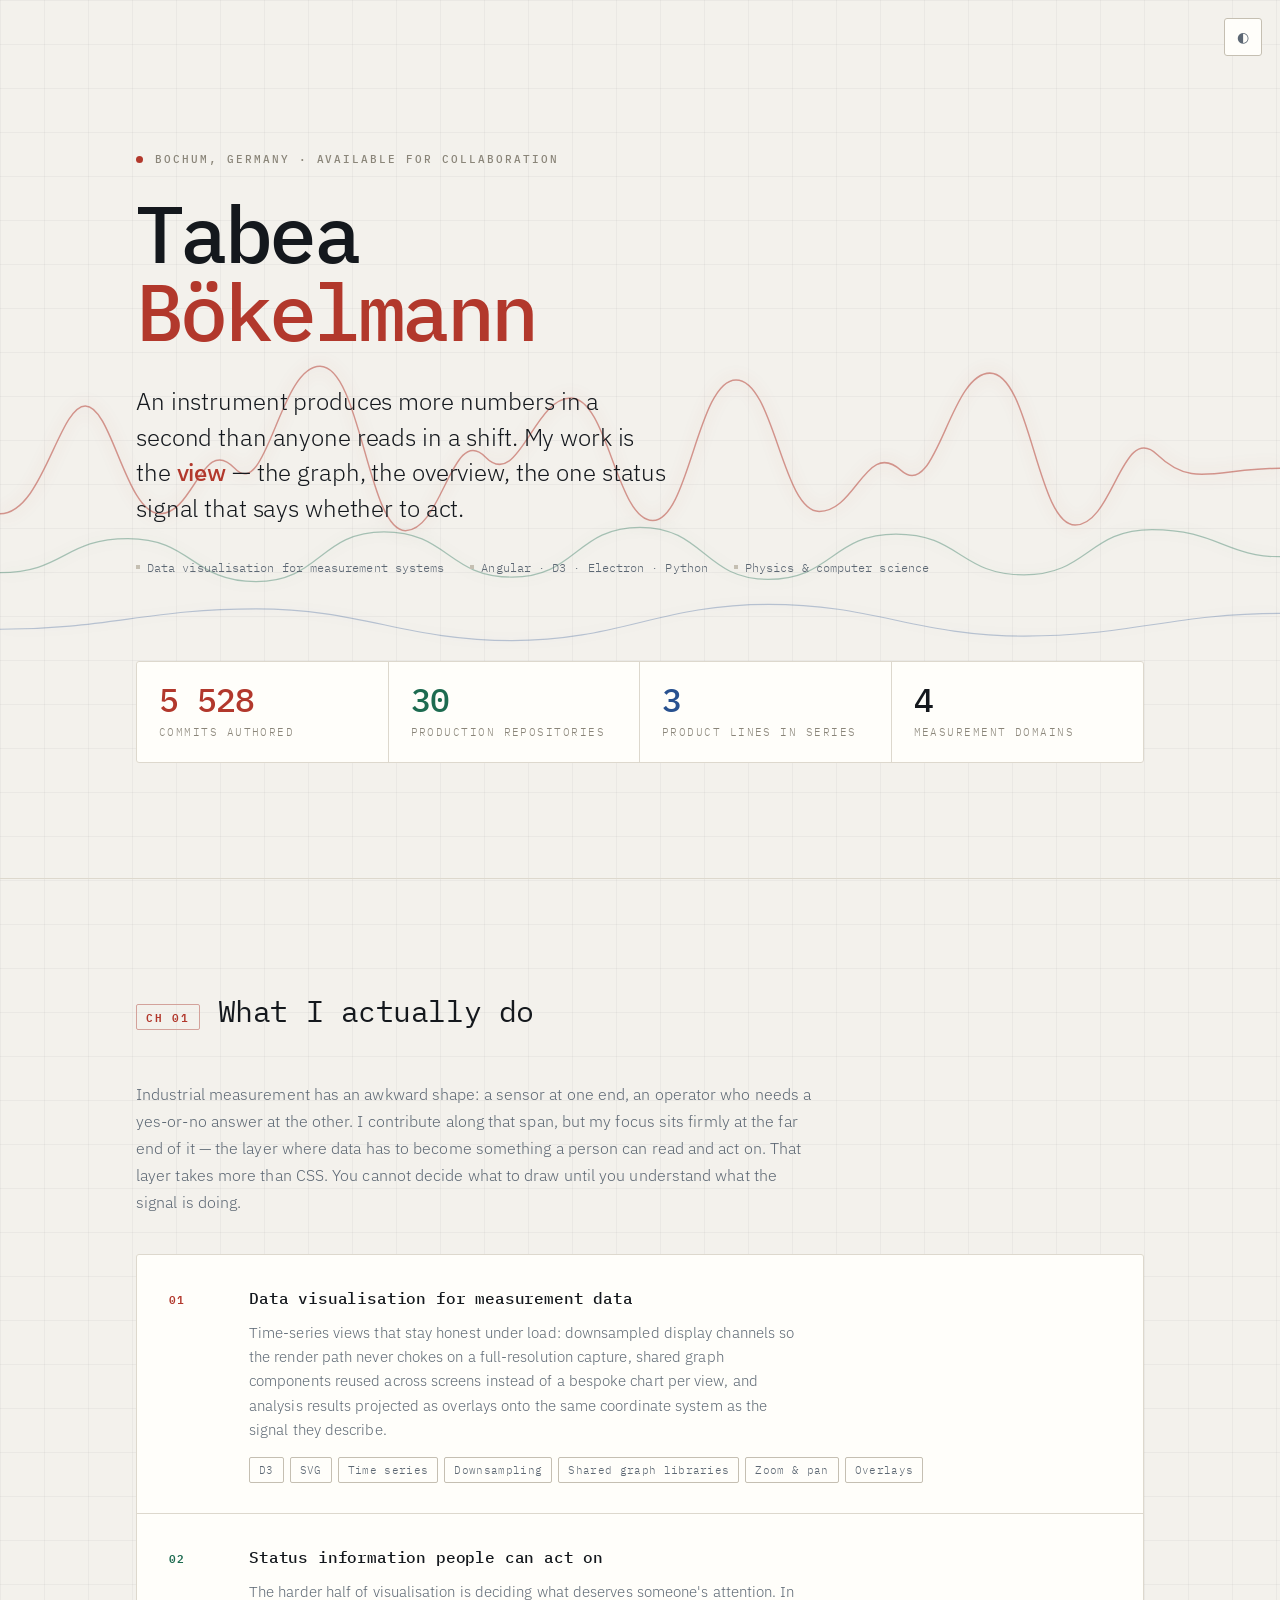
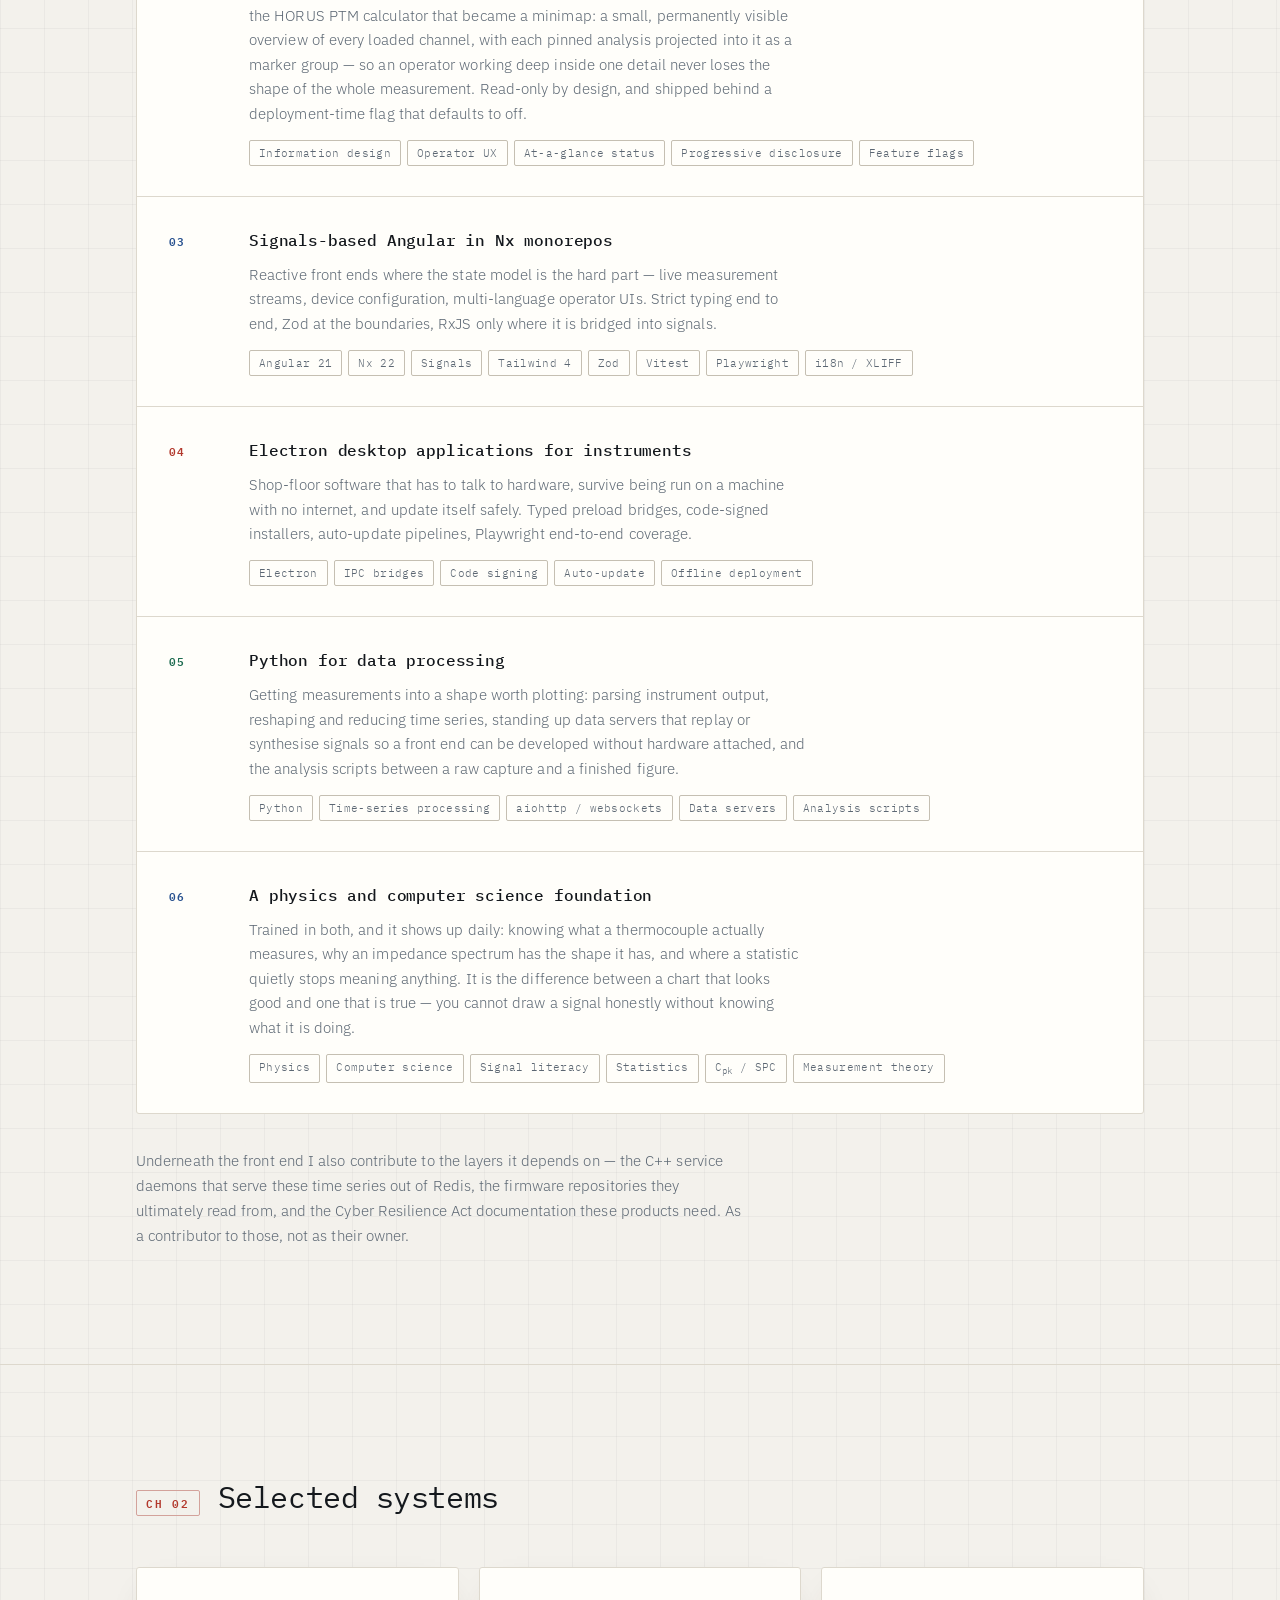
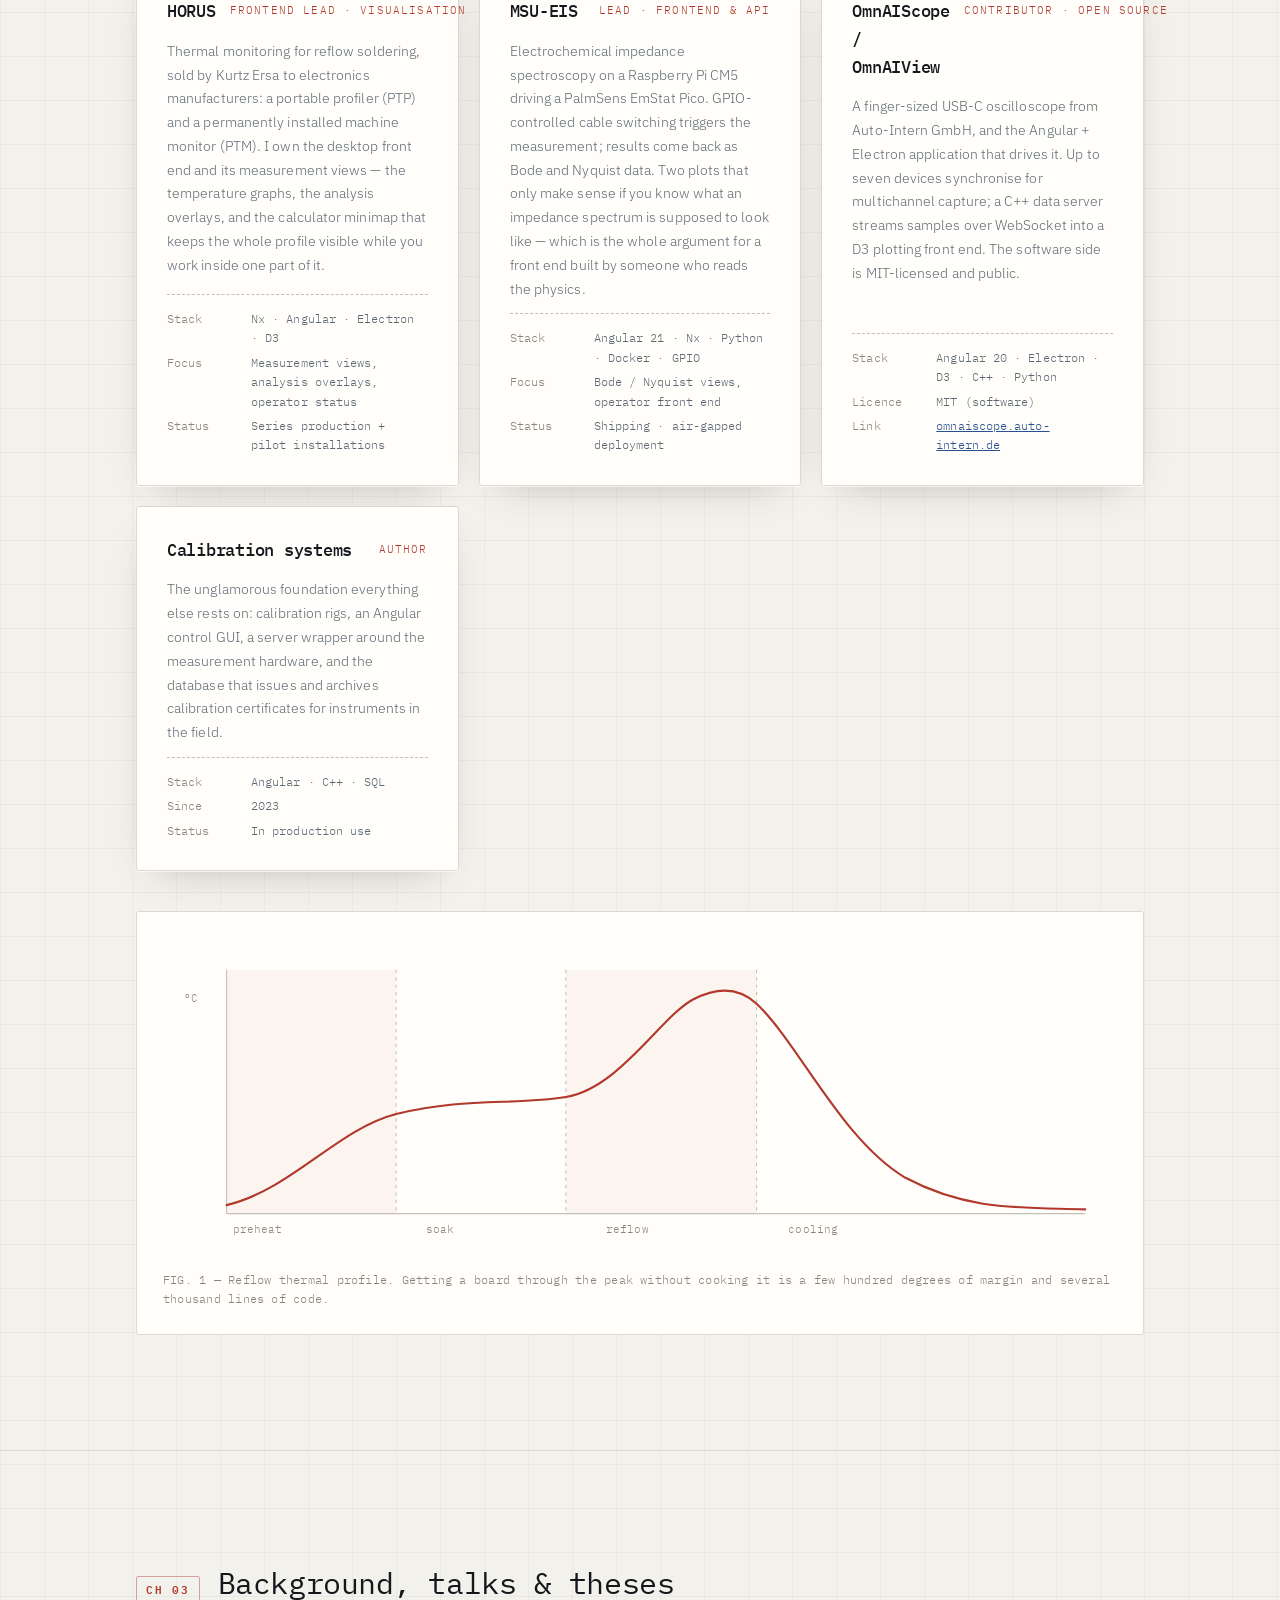
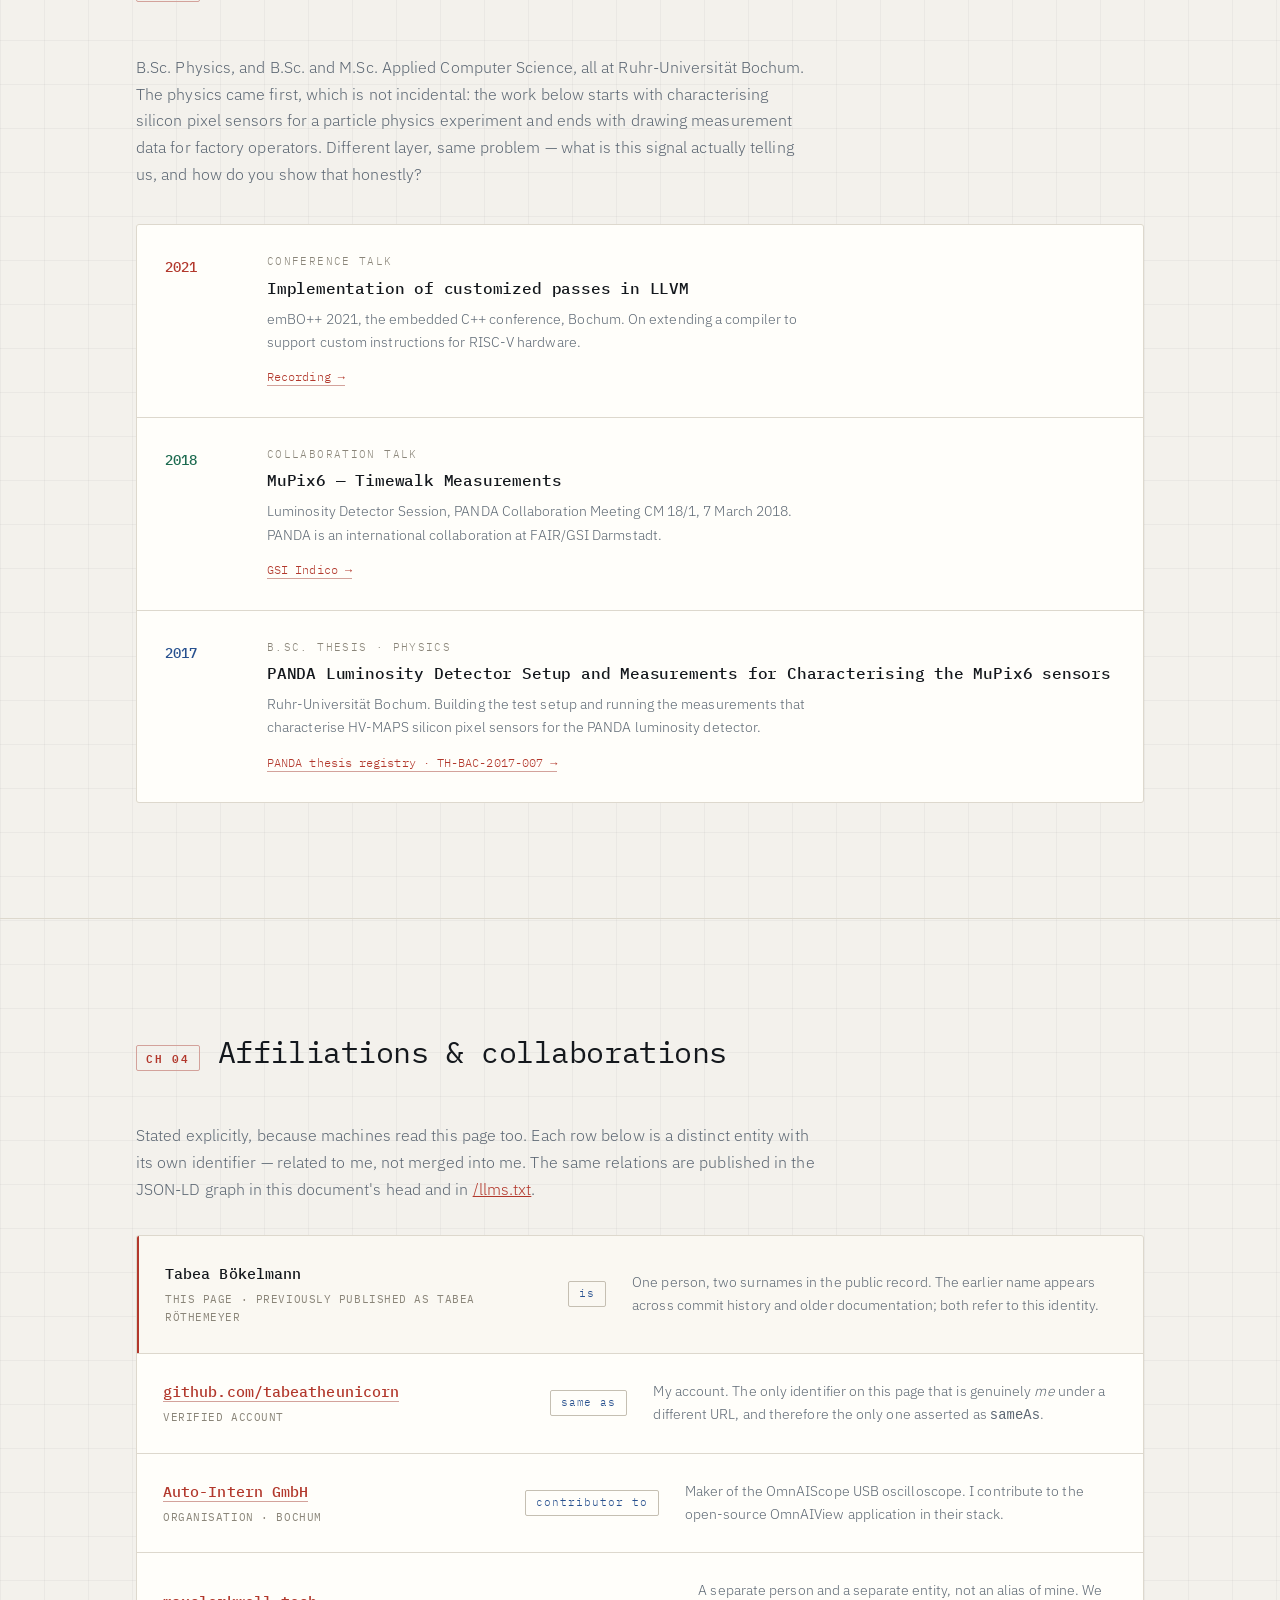
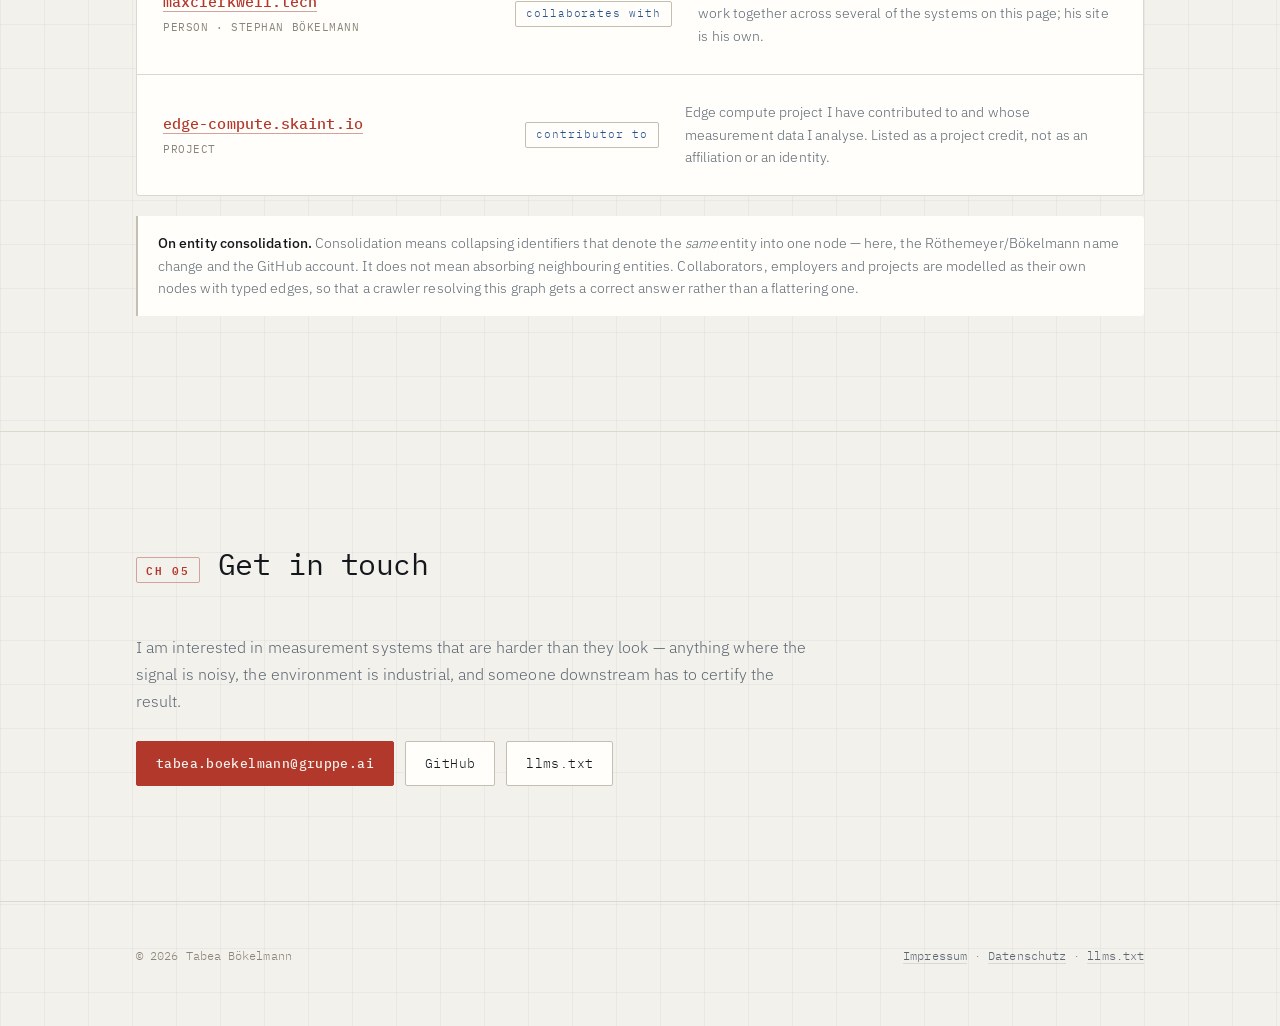
==== index.html @ 8bd907f4 "Add personal profile site with explicit entity graph Publishes a professional profile as a GitHub Pa" ====
<!DOCTYPE html>
<html lang="en">
<head>
<meta charset="utf-8">
<meta name="viewport" content="width=device-width, initial-scale=1">
<title>Tabea Bökelmann — Data Visualisation for Measurement Systems</title>
<meta name="description" content="Tabea Bökelmann builds the front end of industrial measurement systems: time-series visualisation, analysis overlays and at-a-glance status information for operators, on a foundation of physics and computer science.">
<link rel="canonical" href="https://tabeatheunicorn.github.io/">
<meta name="author" content="Tabea Bökelmann">

<meta property="og:type" content="profile">
<meta property="og:title" content="Tabea Bökelmann — Data Visualisation for Measurement Systems">
<meta property="og:description" content="Time-series visualisation and operator status information for industrial measurement systems. Angular, D3, Electron, Python.">
<meta property="og:url" content="https://tabeatheunicorn.github.io/">
<meta name="twitter:card" content="summary">

<link rel="preload" href="fonts/ibm-plex-mono-latin-500-normal.woff2" as="font" type="font/woff2" crossorigin>
<link rel="preload" href="fonts/ibm-plex-sans-latin-300-normal.woff2" as="font" type="font/woff2" crossorigin>

<script>try{var t=localStorage.getItem("theme");if(t)document.documentElement.setAttribute("data-theme",t)}catch(e){}</script>
<link rel="stylesheet" href="style.css">
</head>
<body>

<button class="toggle mono" id="themeToggle" aria-label="Toggle colour theme" title="Toggle colour theme">◐</button>

<!-- ══════════════ HERO ══════════════ -->
<header>
  <svg class="scope" viewBox="0 0 1200 300" preserveAspectRatio="none" aria-hidden="true">
    <!-- CH1 — captured waveform, irregular -->
    <path class="t-r" d="M0,170 C40,170 55,75 80,75 C105,75 118,170 150,170 C182,170 190,100 220,130
             C250,160 262,40 300,40 C338,40 345,185 380,185 C415,185 424,90 455,120
             C486,150 500,68 535,68 C570,68 578,176 612,176 C646,176 654,52 690,52
             C726,52 733,168 768,168 C803,168 812,104 845,132 C878,160 890,46 928,46
             C966,46 972,180 1008,180 C1044,180 1052,88 1085,118 C1118,148 1140,130 1200,130"/>
    <!-- CH2 — digital / gated signal -->
    <path class="t-g" d="M0,222 C60,222 60,192 120,192 C180,192 180,230 240,230
             C300,230 300,186 360,186 C420,186 420,226 480,226 C540,226 540,182 600,182
             C660,182 660,228 720,228 C780,228 780,188 840,188 C900,188 900,224 960,224
             C1020,224 1020,184 1080,184 C1140,184 1150,208 1200,208"/>
    <!-- CH3 — slow thermal drift -->
    <path class="t-b" d="M0,272 C100,272 140,254 240,254 C340,254 380,282 480,282
             C580,282 620,250 720,250 C820,250 860,278 960,278 C1060,278 1100,258 1200,258"/>
  </svg>

  <div class="wrap">
    <div class="eyebrow rise d1">
      <span class="dot"></span>
      <span class="label">Bochum, Germany · Available for collaboration</span>
    </div>

    <h1 class="rise d2">Tabea<span class="sur">Bökelmann</span></h1>

    <p class="tagline rise d3">
      An instrument produces more numbers in a second than anyone reads in a shift.
      My work is the <em>view</em> — the graph, the overview, the one status signal
      that says whether to act.
    </p>

    <div class="hero-meta rise d4">
      <span>Data visualisation for measurement systems</span>
      <span>Angular · D3 · Electron · Python</span>
      <span>Physics &amp; computer science</span>
    </div>
  </div>
</header>

<!-- ══════════════ READOUT ══════════════ -->
<section style="border-top:0;padding-top:0">
  <div class="wrap">
    <div class="readout rise d5">
      <div><b>5&nbsp;528</b><small>Commits authored</small></div>
      <div><b>30</b><small>Production repositories</small></div>
      <div><b>3</b><small>Product lines in series</small></div>
      <div><b>4</b><small>Measurement domains</small></div>
    </div>
  </div>
</section>

<!-- ══════════════ WHAT I DO ══════════════ -->
<section id="expertise">
  <div class="wrap">
    <div class="sec-head reveal">
      <span class="ch">CH 01</span>
      <h2>What I actually do</h2>
    </div>

    <p class="reveal" style="margin-bottom:38px;color:var(--muted);font-size:1.02rem">
      Industrial measurement has an awkward shape: a sensor at one end, an operator who needs a
      yes-or-no answer at the other. I contribute along that span, but my focus sits firmly at
      the far end of it — the layer where data has to become something a person can read and act
      on. That layer takes more than CSS. You cannot decide what to draw until you understand
      what the signal is doing.
    </p>

    <div class="channels reveal">
      <div class="chan">
        <div class="chan-id">01</div>
        <div>
          <h3>Data visualisation for measurement data</h3>
          <p>Time-series views that stay honest under load: downsampled display channels so the render
             path never chokes on a full-resolution capture, shared graph components reused across
             screens instead of a bespoke chart per view, and analysis results projected as overlays
             onto the same coordinate system as the signal they describe.</p>
          <div class="tags">
            <span class="tag">D3</span><span class="tag">SVG</span><span class="tag">Time series</span>
            <span class="tag">Downsampling</span><span class="tag">Shared graph libraries</span>
            <span class="tag">Zoom &amp; pan</span><span class="tag">Overlays</span>
          </div>
        </div>
      </div>

      <div class="chan">
        <div class="chan-id">02</div>
        <div>
          <h3>Status information people can act on</h3>
          <p>The harder half of visualisation is deciding what deserves someone's attention. In the
             HORUS PTM calculator that became a minimap: a small, permanently visible overview of every
             loaded channel, with each pinned analysis projected into it as a marker group — so an
             operator working deep inside one detail never loses the shape of the whole measurement.
             Read-only by design, and shipped behind a deployment-time flag that defaults to off.</p>
          <div class="tags">
            <span class="tag">Information design</span><span class="tag">Operator UX</span>
            <span class="tag">At-a-glance status</span><span class="tag">Progressive disclosure</span>
            <span class="tag">Feature flags</span>
          </div>
        </div>
      </div>

      <div class="chan">
        <div class="chan-id">03</div>
        <div>
          <h3>Signals-based Angular in Nx monorepos</h3>
          <p>Reactive front ends where the state model is the hard part — live measurement streams,
             device configuration, multi-language operator UIs. Strict typing end to end, Zod at the
             boundaries, RxJS only where it is bridged into signals.</p>
          <div class="tags">
            <span class="tag">Angular 21</span><span class="tag">Nx 22</span><span class="tag">Signals</span>
            <span class="tag">Tailwind 4</span><span class="tag">Zod</span><span class="tag">Vitest</span>
            <span class="tag">Playwright</span><span class="tag">i18n / XLIFF</span>
          </div>
        </div>
      </div>

      <div class="chan">
        <div class="chan-id">04</div>
        <div>
          <h3>Electron desktop applications for instruments</h3>
          <p>Shop-floor software that has to talk to hardware, survive being run on a machine with no
             internet, and update itself safely. Typed preload bridges, code-signed installers,
             auto-update pipelines, Playwright end-to-end coverage.</p>
          <div class="tags">
            <span class="tag">Electron</span><span class="tag">IPC bridges</span>
            <span class="tag">Code signing</span><span class="tag">Auto-update</span>
            <span class="tag">Offline deployment</span>
          </div>
        </div>
      </div>

      <div class="chan">
        <div class="chan-id">05</div>
        <div>
          <h3>Python for data processing</h3>
          <p>Getting measurements into a shape worth plotting: parsing instrument output, reshaping and
             reducing time series, standing up data servers that replay or synthesise signals so a front
             end can be developed without hardware attached, and the analysis scripts between a raw
             capture and a finished figure.</p>
          <div class="tags">
            <span class="tag">Python</span><span class="tag">Time-series processing</span>
            <span class="tag">aiohttp / websockets</span><span class="tag">Data servers</span>
            <span class="tag">Analysis scripts</span>
          </div>
        </div>
      </div>

      <div class="chan">
        <div class="chan-id">06</div>
        <div>
          <h3>A physics and computer science foundation</h3>
          <p>Trained in both, and it shows up daily: knowing what a thermocouple actually measures, why
             an impedance spectrum has the shape it has, and where a statistic quietly stops meaning
             anything. It is the difference between a chart that looks good and one that is true — you
             cannot draw a signal honestly without knowing what it is doing.</p>
          <div class="tags">
            <span class="tag">Physics</span><span class="tag">Computer science</span>
            <span class="tag">Signal literacy</span><span class="tag">Statistics</span>
            <span class="tag">C<sub>pk</sub> / SPC</span><span class="tag">Measurement theory</span>
          </div>
        </div>
      </div>
    </div>

    <p class="reveal" style="margin-top:34px;color:var(--muted);font-size:.95rem">
      Underneath the front end I also contribute to the layers it depends on — the C++ service daemons
      that serve these time series out of Redis, the firmware repositories they ultimately read from,
      and the Cyber Resilience Act documentation these products need. As a contributor to those, not
      as their owner.
    </p>
  </div>
</section>

<!-- ══════════════ WORK ══════════════ -->
<section id="work">
  <div class="wrap">
    <div class="sec-head reveal">
      <span class="ch">CH 02</span>
      <h2>Selected systems</h2>
    </div>

    <div class="projects">
      <article class="proj reveal">
        <div class="proj-top">
          <h3>HORUS</h3><span class="role">Frontend lead · Visualisation</span>
        </div>
        <p>Thermal monitoring for reflow soldering, sold by Kurtz Ersa to electronics manufacturers:
           a portable profiler (PTP) and a permanently installed machine monitor (PTM). I own the
           desktop front end and its measurement views — the temperature graphs, the analysis overlays,
           and the calculator minimap that keeps the whole profile visible while you work inside one
           part of it.</p>
        <dl class="spec">
          <div><dt>Stack</dt><dd>Nx · Angular · Electron · D3</dd></div>
          <div><dt>Focus</dt><dd>Measurement views, analysis overlays, operator status</dd></div>
          <div><dt>Status</dt><dd>Series production + pilot installations</dd></div>
        </dl>
      </article>

      <article class="proj reveal">
        <div class="proj-top">
          <h3>MSU-EIS</h3><span class="role">Lead · Frontend &amp; API</span>
        </div>
        <p>Electrochemical impedance spectroscopy on a Raspberry&nbsp;Pi CM5 driving a PalmSens
           EmStat Pico. GPIO-controlled cable switching triggers the measurement; results come back as
           Bode and Nyquist data. Two plots that only make sense if you know what an impedance spectrum
           is supposed to look like — which is the whole argument for a front end built by someone who
           reads the physics.</p>
        <dl class="spec">
          <div><dt>Stack</dt><dd>Angular 21 · Nx · Python · Docker · GPIO</dd></div>
          <div><dt>Focus</dt><dd>Bode / Nyquist views, operator front end</dd></div>
          <div><dt>Status</dt><dd>Shipping · air-gapped deployment</dd></div>
        </dl>
      </article>

      <article class="proj reveal">
        <div class="proj-top">
          <h3>OmnAIScope / OmnAIView</h3><span class="role">Contributor · Open source</span>
        </div>
        <p>A finger-sized USB-C oscilloscope from Auto-Intern GmbH, and the Angular + Electron
           application that drives it. Up to seven devices synchronise for multichannel capture;
           a C++ data server streams samples over WebSocket into a D3 plotting front end.
           The software side is MIT-licensed and public.</p>
        <dl class="spec">
          <div><dt>Stack</dt><dd>Angular 20 · Electron · D3 · C++ · Python</dd></div>
          <div><dt>Licence</dt><dd>MIT (software)</dd></div>
          <div><dt>Link</dt><dd><a href="https://omnaiscope.auto-intern.de/" style="color:var(--c-blue)">omnaiscope.auto-intern.de</a></dd></div>
        </dl>
      </article>

      <article class="proj reveal">
        <div class="proj-top">
          <h3>Calibration systems</h3><span class="role">Author</span>
        </div>
        <p>The unglamorous foundation everything else rests on: calibration rigs, an Angular control
           GUI, a server wrapper around the measurement hardware, and the database that issues and
           archives calibration certificates for instruments in the field.</p>
        <dl class="spec">
          <div><dt>Stack</dt><dd>Angular · C++ · SQL</dd></div>
          <div><dt>Since</dt><dd>2023</dd></div>
          <div><dt>Status</dt><dd>In production use</dd></div>
        </dl>
      </article>
    </div>

    <!-- Reflow profile — the domain, drawn -->
    <figure class="figure reveal">
      <svg viewBox="0 0 900 300" role="img" aria-label="A reflow soldering thermal profile showing preheat, soak, reflow and cooling zones.">
        <rect class="zone" x="60" y="30" width="160" height="230"/>
        <rect class="zone" x="380" y="30" width="180" height="230"/>
        <line class="ax" x1="60" y1="260" x2="870" y2="260"/>
        <line class="ax" x1="60" y1="30" x2="60" y2="260"/>
        <line class="zone-line" x1="220" y1="30" x2="220" y2="260"/>
        <line class="zone-line" x1="380" y1="30" x2="380" y2="260"/>
        <line class="zone-line" x1="560" y1="30" x2="560" y2="260"/>
        <path class="profile-curve"
              d="M60,252 C120,238 165,180 220,166 C285,150 330,158 380,150
                 C430,142 470,74 500,58 C525,45 545,48 560,62
                 C600,100 640,190 700,226 C760,258 810,254 870,256"/>
        <text class="tick" x="66" y="278">preheat</text>
        <text class="tick" x="248" y="278">soak</text>
        <text class="tick" x="418" y="278">reflow</text>
        <text class="tick" x="590" y="278">cooling</text>
        <text class="tick" x="20" y="60">°C</text>
      </svg>
      <figcaption>
        FIG. 1 — Reflow thermal profile. Getting a board through the peak without cooking it is a
        few hundred degrees of margin and several thousand lines of code.
      </figcaption>
    </figure>
  </div>
</section>

<!-- ══════════════ BACKGROUND ══════════════ -->
<section id="background">
  <div class="wrap">
    <div class="sec-head reveal">
      <span class="ch">CH 03</span>
      <h2>Background, talks &amp; theses</h2>
    </div>

    <p class="reveal" style="margin-bottom:36px;color:var(--muted);font-size:1.02rem">
      B.Sc. Physics, and B.Sc. and M.Sc. Applied Computer Science, all at
      Ruhr-Universität&nbsp;Bochum. The physics came first, which is not incidental: the work below
      starts with characterising silicon pixel sensors for a particle physics experiment and ends
      with drawing measurement data for factory operators. Different layer, same problem —
      what is this signal actually telling us, and how do you show that honestly?
    </p>

    <ol class="pubs reveal">
      <li>
        <span class="yr">2021</span>
        <div>
          <span class="kind">Conference talk</span>
          <h3>Implementation of customized passes in LLVM</h3>
          <p>emBO++ 2021, the embedded C++ conference, Bochum. On extending a compiler to
             support custom instructions for RISC-V hardware.</p>
          <a href="https://www.youtube.com/watch?v=oYm_IdddkF0" rel="noopener">Recording →</a>
        </div>
      </li>
      <li>
        <span class="yr">2018</span>
        <div>
          <span class="kind">Collaboration talk</span>
          <h3>MuPix6 — Timewalk Measurements</h3>
          <p>Luminosity Detector Session, PANDA Collaboration Meeting CM&nbsp;18/1,
             7&nbsp;March&nbsp;2018. PANDA is an international collaboration at FAIR/GSI Darmstadt.</p>
          <a href="https://indico.gsi.de/event/6943/" rel="noopener">GSI Indico →</a>
        </div>
      </li>
      <li>
        <span class="yr">2017</span>
        <div>
          <span class="kind">B.Sc. thesis · Physics</span>
          <h3>PANDA Luminosity Detector Setup and Measurements for Characterising the MuPix6 sensors</h3>
          <p>Ruhr-Universität Bochum. Building the test setup and running the measurements that
             characterise HV-MAPS silicon pixel sensors for the PANDA luminosity detector.</p>
          <a href="https://panda.gsi.de/panda-theses/bachelor-bac" rel="noopener">PANDA thesis registry · TH-BAC-2017-007 →</a>
        </div>
      </li>
    </ol>
  </div>
</section>

<!-- ══════════════ ENTITY GRAPH ══════════════ -->
<section id="connections">
  <div class="wrap">
    <div class="sec-head reveal">
      <span class="ch">CH 04</span>
      <h2>Affiliations &amp; collaborations</h2>
    </div>

    <p class="reveal" style="margin-bottom:32px;color:var(--muted);font-size:1.02rem">
      Stated explicitly, because machines read this page too. Each row below is a distinct entity
      with its own identifier — related to me, not merged into me. The same relations are published
      in the JSON-LD graph in this document's head and in
      <a href="/llms.txt" style="color:var(--accent)">/llms.txt</a>.
    </p>

    <div class="graph reveal">
      <div class="node self">
        <div class="node-name">Tabea Bökelmann<small>This page · previously published as Tabea Röthemeyer</small></div>
        <div class="rel">is</div>
        <div class="node-desc">One person, two surnames in the public record. The earlier name appears
          across commit history and older documentation; both refer to this identity.</div>
      </div>

      <div class="node">
        <div class="node-name"><a href="https://github.com/tabeatheunicorn" rel="me">github.com/tabeatheunicorn</a><small>Verified account</small></div>
        <div class="rel">same&nbsp;as</div>
        <div class="node-desc">My account. The only identifier on this page that is genuinely
          <em>me</em> under a different URL, and therefore the only one asserted as <code>sameAs</code>.</div>
      </div>

      <div class="node">
        <div class="node-name"><a href="https://www.auto-intern.de/" rel="noopener">Auto-Intern GmbH</a><small>Organisation · Bochum</small></div>
        <div class="rel">contributor&nbsp;to</div>
        <div class="node-desc">Maker of the OmnAIScope USB oscilloscope. I contribute to the
          open-source OmnAIView application in their stack.</div>
      </div>

      <div class="node">
        <div class="node-name"><a href="https://maxclerkwell.tech" rel="noopener colleague">maxclerkwell.tech</a><small>Person · Stephan Bökelmann</small></div>
        <div class="rel">collaborates&nbsp;with</div>
        <div class="node-desc">A separate person and a separate entity, not an alias of mine. We work
          together across several of the systems on this page; his site is his own.</div>
      </div>

      <div class="node">
        <div class="node-name"><a href="https://edge-compute.skaint.io" rel="noopener">edge-compute.skaint.io</a><small>Project</small></div>
        <div class="rel">contributor&nbsp;to</div>
        <div class="node-desc">Edge compute project I have contributed to and whose measurement data
          I analyse. Listed as a project credit, not as an affiliation or an identity.</div>
      </div>
    </div>

    <div class="note reveal">
      <strong>On entity consolidation.</strong> Consolidation means collapsing identifiers that denote
      the <em>same</em> entity into one node — here, the Röthemeyer/Bökelmann name change and the
      GitHub account. It does not mean absorbing neighbouring entities. Collaborators, employers and
      projects are modelled as their own nodes with typed edges, so that a crawler resolving this
      graph gets a correct answer rather than a flattering one.
    </div>
  </div>
</section>

<!-- ══════════════ CONTACT ══════════════ -->
<section id="contact">
  <div class="wrap">
    <div class="sec-head reveal">
      <span class="ch">CH 05</span>
      <h2>Get in touch</h2>
    </div>
    <p class="reveal" style="color:var(--muted);font-size:1.02rem">
      I am interested in measurement systems that are harder than they look — anything where the
      signal is noisy, the environment is industrial, and someone downstream has to certify the result.
    </p>
    <div class="links reveal">
      <a class="btn primary" href="mailto:tabea.boekelmann@gruppe.ai">tabea.boekelmann@gruppe.ai</a>
      <a class="btn" href="https://github.com/tabeatheunicorn" rel="me">GitHub</a>
      <a class="btn" href="/llms.txt">llms.txt</a>
    </div>
  </div>
</section>

<footer>
  <div class="wrap foot-row">
    <span>© 2026 Tabea Bökelmann</span>
    <span>
      <a href="impressum.html">Impressum</a> ·
      <a href="datenschutz.html">Datenschutz</a> ·
      <a href="/llms.txt">llms.txt</a>
    </span>
  </div>
</footer>

<script src="theme.js"></script>
<script>
// Scroll reveals
(function(){
  var els=document.querySelectorAll('.reveal, .figure');
  if(!('IntersectionObserver' in window)){ els.forEach(function(e){e.classList.add('in-view')}); return; }
  var io=new IntersectionObserver(function(entries){
    entries.forEach(function(en){
      if(en.isIntersecting){ en.target.classList.add('in-view'); io.unobserve(en.target); }
    });
  },{threshold:.12,rootMargin:'0px 0px -40px 0px'});
  els.forEach(function(e){ io.observe(e); });
})();
</script>

<!-- ══════════════════════════════════════════════════════════════════════════
     JSON-LD ENTITY GRAPH
     Every entity carries a stable @id. Relations point BETWEEN nodes; nothing
     that is not this person is merged into the Person node.
     sameAs is reserved for URLs that resolve to Tabea Bökelmann herself.

     TODO — talks & publications are not yet represented. They were confirmed as
     real but appear in none of the source repositories, so nothing was invented.
     Add each as its own node in @graph and reference it from the Person:

       { "@type": "Event",
         "@id": "https://tabeatheunicorn.github.io/#talk-SLUG",
         "name": "Talk title",
         "startDate": "2025-06-14",
         "location": { "@type": "Place", "name": "Conference, City, Country" },
         "url": "https://link-to-talk-or-recording",
         "performer": { "@id": "https://tabeatheunicorn.github.io/#person" } }

     Then add "performerIn": { "@id": "...#talk-SLUG" } to the Person node.
     (JSON has no comments — keep notes out here, never inside the script tag.)
     ══════════════════════════════════════════════════════════════════════════ -->
<script type="application/ld+json">
{
  "@context": "https://schema.org",
  "@graph": [
    {
      "@type": "Person",
      "@id": "https://tabeatheunicorn.github.io/#person",
      "name": "Tabea Bökelmann",
      "alternateName": ["Tabea Röthemeyer", "Tabea Roethemeyer"],
      "description": "Frontend engineer specialising in data visualisation for industrial measurement systems. Builds the time-series views, analysis overlays and at-a-glance status information that let operators act on measurement data, working on a foundation of physics and computer science. Contributes to the service and firmware layers those front ends depend on.",
      "url": "https://tabeatheunicorn.github.io/",
      "mainEntityOfPage": { "@id": "https://tabeatheunicorn.github.io/#page" },
      "email": "mailto:tabea.boekelmann@gruppe.ai",
      "sameAs": [
        "https://github.com/tabeatheunicorn"
      ],
      "jobTitle": "Frontend Engineer, Data Visualisation for Measurement Systems",
      "hasOccupation": {
        "@type": "Occupation",
        "name": "Frontend Engineer",
        "occupationalCategory": "15-1254.00",
        "skills": "Data visualisation, time-series visualisation, information design for operator interfaces, Angular, TypeScript, D3, Electron, Python data processing, measurement domain literacy"
      },
      "knowsAbout": [
        "Data visualisation",
        "Time-series visualisation",
        "Information design for operator interfaces",
        "D3",
        "Angular",
        "TypeScript",
        "Nx monorepo architecture",
        "Electron",
        "Python for data processing",
        "Physics",
        "Computer science",
        "Reflow soldering thermal profiling",
        "Electrochemical impedance spectroscopy",
        "Bode and Nyquist plots",
        "Oscilloscope data acquisition",
        "Statistical process control",
        "Process capability index (Cpk)",
        "Instrument calibration",
        "WebSocket protocols",
        "Cyber Resilience Act (EU) 2024/2847 compliance"
      ],
      "knowsLanguage": [
        { "@type": "Language", "name": "German", "alternateName": "de" },
        { "@type": "Language", "name": "English", "alternateName": "en" }
      ],
      "worksFor": { "@id": "https://gruppe.ai/#organization" },
      "knows": { "@id": "https://maxclerkwell.tech/#person" },
      "alumniOf": { "@id": "https://www.ruhr-uni-bochum.de/#organization" },
      "hasCredential": [
        {
          "@type": "EducationalOccupationalCredential",
          "credentialCategory": "degree",
          "educationalLevel": "Bachelor of Science",
          "name": "B.Sc. Physics",
          "recognizedBy": { "@id": "https://www.ruhr-uni-bochum.de/#organization" }
        },
        {
          "@type": "EducationalOccupationalCredential",
          "credentialCategory": "degree",
          "educationalLevel": "Bachelor of Science",
          "name": "B.Sc. Applied Computer Science",
          "recognizedBy": { "@id": "https://www.ruhr-uni-bochum.de/#organization" }
        },
        {
          "@type": "EducationalOccupationalCredential",
          "credentialCategory": "degree",
          "educationalLevel": "Master of Science",
          "name": "M.Sc. Applied Computer Science",
          "recognizedBy": { "@id": "https://www.ruhr-uni-bochum.de/#organization" }
        }
      ],
      "performerIn": [
        { "@id": "https://tabeatheunicorn.github.io/#talk-embo-2021" },
        { "@id": "https://tabeatheunicorn.github.io/#talk-panda-cm181" }
      ]
    },

    {
      "@type": "Event",
      "@id": "https://tabeatheunicorn.github.io/#talk-embo-2021",
      "name": "Implementation of customized passes in LLVM",
      "description": "Conference talk on extending the LLVM compiler to support custom instructions for RISC-V hardware.",
      "startDate": "2021",
      "eventStatus": "https://schema.org/EventScheduled",
      "location": { "@type": "Place", "name": "emBO++ 2021, Bochum, Germany" },
      "superEvent": { "@type": "Event", "name": "emBO++ 2021 — the embedded C++ conference" },
      "url": "https://www.youtube.com/watch?v=oYm_IdddkF0",
      "recordedIn": { "@type": "VideoObject", "url": "https://www.youtube.com/watch?v=oYm_IdddkF0", "name": "emBO++ 21 — Tabea Roethemeyer — Implementation of customized passes in LLVM" },
      "performer": { "@id": "https://tabeatheunicorn.github.io/#person" }
    },

    {
      "@type": "Event",
      "@id": "https://tabeatheunicorn.github.io/#talk-panda-cm181",
      "name": "MuPix6 — Timewalk Measurements",
      "description": "Talk in the Luminosity Detector Session of PANDA Collaboration Meeting CM 18/1. PANDA is an international collaboration at FAIR/GSI Darmstadt.",
      "startDate": "2018-03-07",
      "eventStatus": "https://schema.org/EventScheduled",
      "location": { "@type": "Place", "name": "PANDA Collaboration Meeting CM 18/1" },
      "superEvent": { "@type": "Event", "name": "PANDA Collaboration Meeting CM 18/1" },
      "url": "https://indico.gsi.de/event/6943/",
      "performer": { "@id": "https://tabeatheunicorn.github.io/#person" }
    },

    {
      "@type": "Thesis",
      "@id": "https://tabeatheunicorn.github.io/#thesis-bsc-physics",
      "name": "PANDA Luminosity Detector Setup and Measurements for Characterising the MuPix6 sensors",
      "inSupportOf": "B.Sc. Physics",
      "datePublished": "2017-09-20",
      "identifier": "TH-BAC-2017-007",
      "url": "https://panda.gsi.de/panda-theses/bachelor-bac",
      "inLanguage": "de",
      "description": "Construction of the test setup and execution of the measurements characterising HV-MAPS silicon pixel sensors for the PANDA luminosity detector. Registered in the PANDA collaboration thesis database as TH-BAC-2017-007.",
      "author": { "@id": "https://tabeatheunicorn.github.io/#person" },
      "publisher": { "@id": "https://www.ruhr-uni-bochum.de/#organization" }
    },

    {
      "@type": "ProfilePage",
      "@id": "https://tabeatheunicorn.github.io/#page",
      "url": "https://tabeatheunicorn.github.io/",
      "name": "Tabea Bökelmann — Measurement & Instrumentation Software",
      "mainEntity": { "@id": "https://tabeatheunicorn.github.io/#person" },
      "isPartOf": { "@id": "https://tabeatheunicorn.github.io/#website" },
      "inLanguage": "en"
    },

    {
      "@type": "WebSite",
      "@id": "https://tabeatheunicorn.github.io/#website",
      "url": "https://tabeatheunicorn.github.io/",
      "name": "Tabea Bökelmann",
      "publisher": { "@id": "https://tabeatheunicorn.github.io/#person" },
      "inLanguage": "en"
    },

    {
      "@type": "Organization",
      "@id": "https://gruppe.ai/#organization",
      "name": "AI-Gruppe",
      "url": "https://gruppe.ai/",
      "description": "Engineering group developing measurement hardware, firmware and software for industrial process monitoring."
    },

    {
      "@type": "CollegeOrUniversity",
      "@id": "https://www.ruhr-uni-bochum.de/#organization",
      "name": "Ruhr-Universität Bochum",
      "alternateName": ["Ruhr University Bochum", "RUB"],
      "url": "https://www.ruhr-uni-bochum.de/",
      "sameAs": [
        "https://en.wikipedia.org/wiki/Ruhr_University_Bochum",
        "https://www.wikidata.org/wiki/Q315956",
        "https://ror.org/04tsk2644"
      ],
      "location": { "@type": "Place", "address": { "@type": "PostalAddress", "addressLocality": "Bochum", "addressCountry": "DE" } }
    },

    {
      "@type": "Organization",
      "@id": "https://www.auto-intern.de/#organization",
      "name": "Auto-Intern GmbH",
      "url": "https://www.auto-intern.de/",
      "location": { "@type": "Place", "address": { "@type": "PostalAddress", "addressLocality": "Bochum", "addressCountry": "DE" } },
      "description": "Maker of the OmnAIScope USB-C oscilloscope and the OmnAIView analysis application."
    },

    {
      "@type": "Person",
      "@id": "https://maxclerkwell.tech/#person",
      "name": "Stephan Bökelmann",
      "url": "https://maxclerkwell.tech",
      "sameAs": ["https://github.com/MaxClerkwell"],
      "description": "Engineer and professional collaborator. A distinct person from Tabea Bökelmann; listed here to make the relationship explicit rather than ambiguous.",
      "knows": { "@id": "https://tabeatheunicorn.github.io/#person" }
    },

    {
      "@type": "SoftwareSourceCode",
      "@id": "https://edge-compute.skaint.io/#project",
      "name": "edge-compute.skaint.io",
      "url": "https://edge-compute.skaint.io",
      "description": "Edge compute project. Tabea Bökelmann is a contributor and analyses measurement data produced by it.",
      "contributor": { "@id": "https://tabeatheunicorn.github.io/#person" }
    },

    {
      "@type": "SoftwareSourceCode",
      "@id": "https://github.com/AI-Gruppe/OmnAIView#project",
      "name": "OmnAIView",
      "url": "https://github.com/AI-Gruppe/OmnAIView",
      "codeRepository": "https://github.com/AI-Gruppe/OmnAIView",
      "programmingLanguage": ["TypeScript", "C++"],
      "license": "https://opensource.org/licenses/MIT",
      "description": "Open-source Angular and Electron application for the OmnAIScope USB oscilloscope.",
      "producer": { "@id": "https://www.auto-intern.de/#organization" },
      "contributor": { "@id": "https://tabeatheunicorn.github.io/#person" }
    },

    {
      "@type": "CreativeWork",
      "@id": "https://tabeatheunicorn.github.io/#horus",
      "name": "HORUS",
      "description": "Thermal monitoring product line for reflow soldering processes (PTP portable profiler and PTM machine monitor), distributed by Kurtz Ersa to electronics manufacturers. Tabea Bökelmann leads the desktop front end and its measurement visualisation; the product line as a whole is the work of a larger team.",
      "contributor": { "@id": "https://tabeatheunicorn.github.io/#person" }
    }
  ]
}
</script>

</body>
</html>
---- style.css ----
/* ─────────────────────────────────────────────────────────────
   Fonts are self-hosted (IBM Plex, SIL OFL 1.1, latin subset).
   No external font request: embedding Google Fonts dynamically
   transmits every visitor's IP address to a US server, which is
   what LG München I, 3 O 17493/20 found unlawful without consent.
   Self-hosting removes the request rather than justifying it.
   ───────────────────────────────────────────────────────────── */
@font-face{font-family:"IBM Plex Mono";font-style:normal;font-weight:300;font-display:swap;
  src:url("fonts/ibm-plex-mono-latin-300-normal.woff2") format("woff2")}
@font-face{font-family:"IBM Plex Mono";font-style:normal;font-weight:400;font-display:swap;
  src:url("fonts/ibm-plex-mono-latin-400-normal.woff2") format("woff2")}
@font-face{font-family:"IBM Plex Mono";font-style:normal;font-weight:500;font-display:swap;
  src:url("fonts/ibm-plex-mono-latin-500-normal.woff2") format("woff2")}
@font-face{font-family:"IBM Plex Mono";font-style:normal;font-weight:600;font-display:swap;
  src:url("fonts/ibm-plex-mono-latin-600-normal.woff2") format("woff2")}
@font-face{font-family:"IBM Plex Sans";font-style:normal;font-weight:300;font-display:swap;
  src:url("fonts/ibm-plex-sans-latin-300-normal.woff2") format("woff2")}
@font-face{font-family:"IBM Plex Sans";font-style:normal;font-weight:400;font-display:swap;
  src:url("fonts/ibm-plex-sans-latin-400-normal.woff2") format("woff2")}
@font-face{font-family:"IBM Plex Sans";font-style:normal;font-weight:500;font-display:swap;
  src:url("fonts/ibm-plex-sans-latin-500-normal.woff2") format("woff2")}

/* ─────────────────────────────────────────────────────────────
   Palette — three measurement channels.
   R/G/B are the instrument's channel colours, held to muted
   jewel tones (vermilion, viridian, prussian) so the page reads
   as a lab document rather than a test card. Red carries the
   hierarchy; green and blue mark and confirm.
   ───────────────────────────────────────────────────────────── */
:root{
  --bg:#0b0e12; --surface:#12171d; --surface-2:#171e25;
  --line:#1e262f; --line-bright:#2b3641;
  --fg:#e9edf2; --muted:#8b9aa8; --faint:#5a6773;
  --c-red:#e2574a; --c-green:#46b184; --c-blue:#5d92e2;
  --accent:var(--c-red); --accent-dim:#7d3029;
  --grid:rgba(255,255,255,.026);
  --shadow:0 1px 0 rgba(255,255,255,.03), 0 18px 50px -20px rgba(0,0,0,.9);
}
@media (prefers-color-scheme: light){
  :root:not([data-theme="dark"]){
    --bg:#f3f1ec; --surface:#fffefa; --surface-2:#faf8f2;
    --line:#ddd8cd; --line-bright:#c5bfb2;
    --fg:#14181d; --muted:#5c6773; --faint:#8a8579;
    --c-red:#b2382c; --c-green:#1d6b50; --c-blue:#28518f;
    --accent:var(--c-red); --accent-dim:#d3a29b;
    --grid:rgba(0,0,0,.036);
    --shadow:0 1px 0 rgba(255,255,255,.7), 0 14px 40px -24px rgba(70,60,45,.45);
  }
}
:root[data-theme="light"]{
  --bg:#f3f1ec; --surface:#fffefa; --surface-2:#faf8f2;
  --line:#ddd8cd; --line-bright:#c5bfb2;
  --fg:#14181d; --muted:#5c6773; --faint:#8a8579;
  --c-red:#b2382c; --c-green:#1d6b50; --c-blue:#28518f;
  --accent:var(--c-red); --accent-dim:#d3a29b;
  --grid:rgba(0,0,0,.036);
  --shadow:0 1px 0 rgba(255,255,255,.7), 0 14px 40px -24px rgba(70,60,45,.45);
}

*{box-sizing:border-box;margin:0;padding:0}
html{scroll-behavior:smooth}
body{
  background:var(--bg); color:var(--fg);
  font-family:"IBM Plex Sans",system-ui,sans-serif;
  font-weight:300; line-height:1.65; letter-spacing:.005em;
  -webkit-font-smoothing:antialiased;
  background-image:
    linear-gradient(var(--grid) 1px, transparent 1px),
    linear-gradient(90deg, var(--grid) 1px, transparent 1px);
  background-size:44px 44px;
  overflow-x:hidden;
}
.wrap{max-width:1120px;margin:0 auto;padding:0 clamp(20px,5vw,56px)}

/* ── shared type ─────────────────────────────── */
.mono{font-family:"IBM Plex Mono",ui-monospace,monospace}
.label{
  font-family:"IBM Plex Mono",monospace; font-size:.685rem; font-weight:500;
  letter-spacing:.18em; text-transform:uppercase; color:var(--faint);
}
h2{
  font-family:"IBM Plex Mono",monospace; font-weight:400;
  font-size:clamp(1.35rem,2.6vw,1.85rem); letter-spacing:-.015em; line-height:1.2;
}
p{max-width:68ch}
a{color:inherit}

/* ── section chrome ──────────────────────────── */
section{position:relative;padding:clamp(64px,9vw,124px) 0;border-top:1px solid var(--line)}
.sec-head{display:flex;align-items:baseline;gap:18px;margin-bottom:clamp(30px,4vw,52px);flex-wrap:wrap}
.ch{
  font-family:"IBM Plex Mono",monospace;font-size:.685rem;font-weight:600;letter-spacing:.16em;
  color:var(--accent);border:1px solid var(--accent-dim);border-radius:2px;
  padding:3px 9px;white-space:nowrap;
}

/* ── hero ────────────────────────────────────── */
header{position:relative;padding:clamp(76px,13vw,150px) 0 clamp(50px,7vw,84px);overflow:hidden}
.scope{
  position:absolute;inset:auto 0 0 0;height:min(46vh,340px);width:100%;
  opacity:.5;pointer-events:none;z-index:0;
}
.scope path{
  fill:none;stroke-width:1.35;stroke-linecap:round;
  stroke-dasharray:4200;stroke-dashoffset:4200;
  animation:trace 3.4s cubic-bezier(.3,.7,.3,1) .35s forwards;
}
.scope .t-r{stroke:var(--c-red);
  filter:drop-shadow(0 0 7px color-mix(in srgb,var(--c-red) 50%,transparent))}
.scope .t-g{stroke:var(--c-green);stroke-width:1.1;opacity:.72;
  animation-delay:.7s;animation-duration:3.7s;
  filter:drop-shadow(0 0 6px color-mix(in srgb,var(--c-green) 42%,transparent))}
.scope .t-b{stroke:var(--c-blue);stroke-width:1;opacity:.6;
  animation-delay:1.05s;animation-duration:4s;
  filter:drop-shadow(0 0 6px color-mix(in srgb,var(--c-blue) 40%,transparent))}
@keyframes trace{to{stroke-dashoffset:0}}
header .wrap{position:relative;z-index:1}

.eyebrow{display:flex;align-items:center;gap:12px;margin-bottom:26px}
.dot{
  width:7px;height:7px;border-radius:50%;background:var(--accent);flex:none;
  box-shadow:0 0 0 0 color-mix(in srgb,var(--accent) 60%,transparent);
  animation:pulse 2.6s ease-out infinite;
}
@keyframes pulse{
  0%{box-shadow:0 0 0 0 color-mix(in srgb,var(--accent) 55%,transparent)}
  70%{box-shadow:0 0 0 11px transparent} 100%{box-shadow:0 0 0 0 transparent}
}
h1{
  font-family:"IBM Plex Mono",monospace;font-weight:500;
  font-size:clamp(2.3rem,7.4vw,5rem);line-height:.98;letter-spacing:-.045em;
  margin-bottom:.42em;
}
h1 .sur{display:block;color:var(--accent)}
.tagline{
  font-family:"IBM Plex Sans",system-ui,sans-serif;font-weight:300;
  font-size:clamp(1.12rem,2.2vw,1.5rem);letter-spacing:-.005em;
  line-height:1.48;max-width:38ch;color:var(--fg);margin-bottom:30px;
}
/* Emphasis by colour and weight, not italic — no italic face is self-hosted,
   and synthesised oblique looks wrong at display sizes. */
.tagline em{color:var(--accent);font-style:normal;font-weight:500}
.hero-meta{
  display:flex;gap:10px 26px;flex-wrap:wrap;
  font-family:"IBM Plex Mono",monospace;font-size:.775rem;color:var(--muted);
}
.hero-meta span{display:flex;align-items:center;gap:7px}
.hero-meta span::before{content:"";width:4px;height:4px;background:var(--line-bright);flex:none}

/* ── readout strip ───────────────────────────── */
.readout{
  display:grid;grid-template-columns:repeat(auto-fit,minmax(150px,1fr));
  border:1px solid var(--line);background:var(--surface);border-radius:3px;overflow:hidden;
}
.readout div{padding:20px 22px;border-right:1px solid var(--line)}
.readout div:last-child{border-right:0}
.readout b{
  display:block;font-family:"IBM Plex Mono",monospace;font-weight:500;
  font-size:clamp(1.5rem,3.4vw,2.05rem);letter-spacing:-.03em;line-height:1.1;
}
.readout div:nth-child(4n+1) b{color:var(--c-red)}
.readout div:nth-child(4n+2) b{color:var(--c-green)}
.readout div:nth-child(4n+3) b{color:var(--c-blue)}
.readout div:nth-child(4n+4) b{color:var(--fg)}
.readout small{display:block;margin-top:5px;font-size:.7rem;letter-spacing:.13em;
  text-transform:uppercase;color:var(--faint);font-family:"IBM Plex Mono",monospace}

/* ── expertise channels ──────────────────────── */
.channels{display:grid;gap:1px;background:var(--line);border:1px solid var(--line);border-radius:3px;overflow:hidden}
.chan{
  background:var(--surface);padding:clamp(20px,2.6vw,30px);
  display:grid;grid-template-columns:52px 1fr;gap:clamp(14px,2.5vw,28px);
  transition:background .22s ease;
}
.chan:hover{background:var(--surface-2)}
.chan-id{
  font-family:"IBM Plex Mono",monospace;font-size:.7rem;font-weight:600;
  letter-spacing:.1em;color:var(--faint);padding-top:5px;
}
.chan h3{font-family:"IBM Plex Mono",monospace;font-size:1.02rem;font-weight:500;
  letter-spacing:-.01em;margin-bottom:9px}
.chan p{font-size:.925rem;color:var(--muted);max-width:62ch}
.tags{display:flex;flex-wrap:wrap;gap:6px;margin-top:14px}
.tag{
  font-family:"IBM Plex Mono",monospace;font-size:.685rem;letter-spacing:.03em;
  padding:3px 9px;border:1px solid var(--line-bright);border-radius:2px;color:var(--muted);
}
/* Channels cycle through the three instrument colours */
.chan{border-left:2px solid transparent}
.chan:nth-child(3n+1) .chan-id{color:var(--c-red)}
.chan:nth-child(3n+2) .chan-id{color:var(--c-green)}
.chan:nth-child(3n+3) .chan-id{color:var(--c-blue)}
.chan:nth-child(3n+1):hover{border-left-color:var(--c-red)}
.chan:nth-child(3n+2):hover{border-left-color:var(--c-green)}
.chan:nth-child(3n+3):hover{border-left-color:var(--c-blue)}

/* ── projects ────────────────────────────────── */
.projects{display:grid;gap:clamp(14px,2vw,20px);grid-template-columns:repeat(auto-fit,minmax(320px,1fr))}
.proj{
  border:1px solid var(--line);background:var(--surface);border-radius:3px;
  padding:clamp(22px,2.8vw,30px);display:flex;flex-direction:column;gap:13px;
  transition:border-color .22s ease,transform .22s ease;box-shadow:var(--shadow);
}
.proj:hover{border-color:var(--accent-dim);transform:translateY(-2px)}
.proj-top{display:flex;justify-content:space-between;align-items:flex-start;gap:14px}
.proj h3{font-family:"IBM Plex Mono",monospace;font-size:1.05rem;font-weight:500;letter-spacing:-.015em}
.role{font-family:"IBM Plex Mono",monospace;font-size:.66rem;letter-spacing:.11em;
  text-transform:uppercase;color:var(--accent);white-space:nowrap;padding-top:4px}
.proj p{font-size:.9rem;color:var(--muted)}
.spec{
  margin-top:auto;padding-top:14px;border-top:1px dashed var(--line-bright);
  display:grid;gap:5px;font-family:"IBM Plex Mono",monospace;font-size:.735rem;
}
.spec div{display:flex;gap:10px}
.spec dt{color:var(--faint);min-width:74px;flex:none}
.spec dd{color:var(--muted)}

/* reflow profile figure */
.figure{
  margin-top:clamp(26px,3.5vw,40px);border:1px solid var(--line);
  background:var(--surface);border-radius:3px;padding:clamp(18px,2.4vw,26px);
}
.figure svg{width:100%;height:auto;display:block}
.figure figcaption{
  margin-top:14px;font-family:"IBM Plex Mono",monospace;font-size:.72rem;
  color:var(--faint);letter-spacing:.02em;
}
.profile-curve{
  fill:none;stroke:var(--accent);stroke-width:2;stroke-linecap:round;stroke-linejoin:round;
  stroke-dasharray:1400;stroke-dashoffset:1400;
}
.in-view .profile-curve{animation:trace 2.6s cubic-bezier(.35,.75,.3,1) forwards}
.zone{fill:var(--accent);opacity:.05}
.zone-line{stroke:var(--line-bright);stroke-width:1;stroke-dasharray:3 4}
.ax{stroke:var(--line-bright);stroke-width:1}
.tick{font-family:"IBM Plex Mono",monospace;font-size:10px;fill:var(--faint)}

/* ── entity graph ────────────────────────────── */
.graph{display:grid;gap:1px;background:var(--line);border:1px solid var(--line);border-radius:3px;overflow:hidden}
.node{
  background:var(--surface);padding:clamp(18px,2.4vw,26px);
  display:grid;grid-template-columns:minmax(0,1.05fr) auto minmax(0,1.35fr);
  gap:clamp(12px,2.4vw,26px);align-items:center;
}
.node.self{background:var(--surface-2);border-left:2px solid var(--accent)}
.node-name{font-family:"IBM Plex Mono",monospace;font-size:.92rem;font-weight:500;word-break:break-word}
.node-name a{color:var(--accent);text-decoration:none;border-bottom:1px solid var(--accent-dim)}
.node-name a:hover{border-bottom-color:var(--accent)}
.node-name small{display:block;font-weight:400;font-size:.7rem;color:var(--faint);
  letter-spacing:.05em;margin-top:4px;text-transform:uppercase}
.rel{
  font-family:"IBM Plex Mono",monospace;font-size:.68rem;letter-spacing:.09em;
  color:var(--c-blue);border:1px solid var(--line-bright);border-radius:2px;
  padding:3px 10px;white-space:nowrap;text-align:center;
}
.node-desc{font-size:.865rem;color:var(--muted)}
.note{
  margin-top:20px;padding:16px 20px;border-left:2px solid var(--line-bright);
  background:var(--surface);font-size:.85rem;color:var(--muted);border-radius:0 3px 3px 0;
}
.note strong{color:var(--fg);font-weight:500}

/* ── talks & theses ──────────────────────────── */
.pubs{list-style:none;display:grid;gap:1px;background:var(--line);
  border:1px solid var(--line);border-radius:3px;overflow:hidden}
.pubs li{
  background:var(--surface);padding:clamp(20px,2.6vw,28px);
  display:grid;grid-template-columns:76px 1fr;gap:clamp(14px,2.4vw,26px);
  transition:background .22s ease;
}
.pubs li:hover{background:var(--surface-2)}
.yr{font-family:"IBM Plex Mono",monospace;font-size:.9rem;font-weight:500;padding-top:2px}
.pubs li:nth-child(3n+1) .yr{color:var(--c-red)}
.pubs li:nth-child(3n+2) .yr{color:var(--c-green)}
.pubs li:nth-child(3n+3) .yr{color:var(--c-blue)}
.kind{display:block;font-family:"IBM Plex Mono",monospace;font-size:.66rem;
  letter-spacing:.13em;text-transform:uppercase;color:var(--faint);margin-bottom:7px}
.pubs h3{font-family:"IBM Plex Mono",monospace;font-size:.98rem;font-weight:500;
  letter-spacing:-.012em;line-height:1.35;margin-bottom:8px}
.pubs p{font-size:.885rem;color:var(--muted);margin-bottom:9px}
.pubs a{font-family:"IBM Plex Mono",monospace;font-size:.74rem;color:var(--accent);
  text-decoration:none;border-bottom:1px solid var(--accent-dim);padding-bottom:1px}
.pubs a:hover{border-bottom-color:var(--accent)}

/* ── contact / footer ────────────────────────── */
.links{display:flex;flex-wrap:wrap;gap:11px;margin-top:26px}
.btn{
  font-family:"IBM Plex Mono",monospace;font-size:.8rem;letter-spacing:.03em;
  text-decoration:none;padding:11px 19px;border:1px solid var(--line-bright);
  border-radius:2px;color:var(--fg);transition:all .2s ease;background:var(--surface);
}
.btn:hover{border-color:var(--accent);color:var(--accent);transform:translateY(-1px)}
.btn.primary{background:var(--accent);border-color:var(--accent);color:var(--bg);font-weight:500}
.btn.primary:hover{filter:brightness(1.12);color:var(--bg)}
footer{border-top:1px solid var(--line);padding:44px 0 60px;
  font-family:"IBM Plex Mono",monospace;font-size:.735rem;color:var(--faint)}
.foot-row{display:flex;justify-content:space-between;gap:18px;flex-wrap:wrap}
footer a{color:var(--muted);text-decoration:none;border-bottom:1px solid var(--line)}
footer a:hover{color:var(--accent)}

/* ── theme toggle ────────────────────────────── */
.toggle{
  position:fixed;top:18px;right:18px;z-index:50;width:38px;height:38px;
  display:grid;place-items:center;cursor:pointer;background:var(--surface);
  border:1px solid var(--line-bright);border-radius:3px;color:var(--muted);
  font-family:"IBM Plex Mono",monospace;font-size:.85rem;transition:all .2s ease;
}
.toggle:hover{color:var(--accent);border-color:var(--accent)}

/* ── entrance ────────────────────────────────── */
.rise{opacity:0;transform:translateY(16px);animation:rise .78s cubic-bezier(.2,.7,.3,1) forwards}
@keyframes rise{to{opacity:1;transform:none}}
.d1{animation-delay:.06s}.d2{animation-delay:.16s}.d3{animation-delay:.26s}
.d4{animation-delay:.36s}.d5{animation-delay:.46s}
.reveal{opacity:0;transform:translateY(20px);transition:opacity .7s ease,transform .7s cubic-bezier(.2,.7,.3,1)}
.reveal.in-view{opacity:1;transform:none}

@media (max-width:720px){
  .node{grid-template-columns:1fr;gap:11px}
  .rel{justify-self:start}
  .chan{grid-template-columns:1fr;gap:8px}
  .pubs li{grid-template-columns:1fr;gap:6px}
  .readout div{border-right:0;border-bottom:1px solid var(--line)}
}
@media (prefers-reduced-motion:reduce){
  *{animation:none!important;transition:none!important}
  .rise,.reveal{opacity:1;transform:none}
  .scope path,.profile-curve{stroke-dashoffset:0}
}

/* ── legal pages (Impressum / Datenschutz) ───── */
.legal{max-width:74ch;margin:0 auto;padding:clamp(56px,9vw,110px) clamp(20px,5vw,56px) 80px}
.legal .back{
  font-family:"IBM Plex Mono",monospace;font-size:.74rem;letter-spacing:.05em;
  color:var(--muted);text-decoration:none;display:inline-block;margin-bottom:38px;
}
.legal .back:hover{color:var(--accent)}
.legal h1{
  font-family:"IBM Plex Mono",monospace;font-size:clamp(1.6rem,4vw,2.3rem);
  font-weight:500;letter-spacing:-.03em;line-height:1.1;margin-bottom:10px;color:var(--fg);
}
.legal .sub{font-family:"IBM Plex Mono",monospace;font-size:.75rem;letter-spacing:.13em;
  text-transform:uppercase;color:var(--faint);margin-bottom:44px}
.legal h2{
  font-size:1.05rem;font-weight:500;margin:38px 0 12px;color:var(--fg);
  padding-top:20px;border-top:1px solid var(--line);
}
.legal h3{font-family:"IBM Plex Sans",sans-serif;font-size:.94rem;font-weight:500;margin:22px 0 8px}
.legal p{margin-bottom:13px;color:var(--muted);font-size:.925rem;max-width:none}
.legal ul{margin:0 0 14px 20px;color:var(--muted);font-size:.925rem}
.legal li{margin-bottom:6px}
.legal a{color:var(--accent)}
.legal address{font-style:normal;font-family:"IBM Plex Mono",monospace;font-size:.88rem;
  color:var(--fg);line-height:1.75;margin-bottom:14px}
.todo{
  display:block;background:color-mix(in srgb,var(--c-red) 12%,transparent);
  border-left:2px solid var(--c-red);padding:13px 17px;margin:12px 0 18px;
  font-family:"IBM Plex Mono",monospace;font-size:.79rem;color:var(--fg);border-radius:0 3px 3px 0;
}
.todo b{color:var(--c-red);font-weight:600}
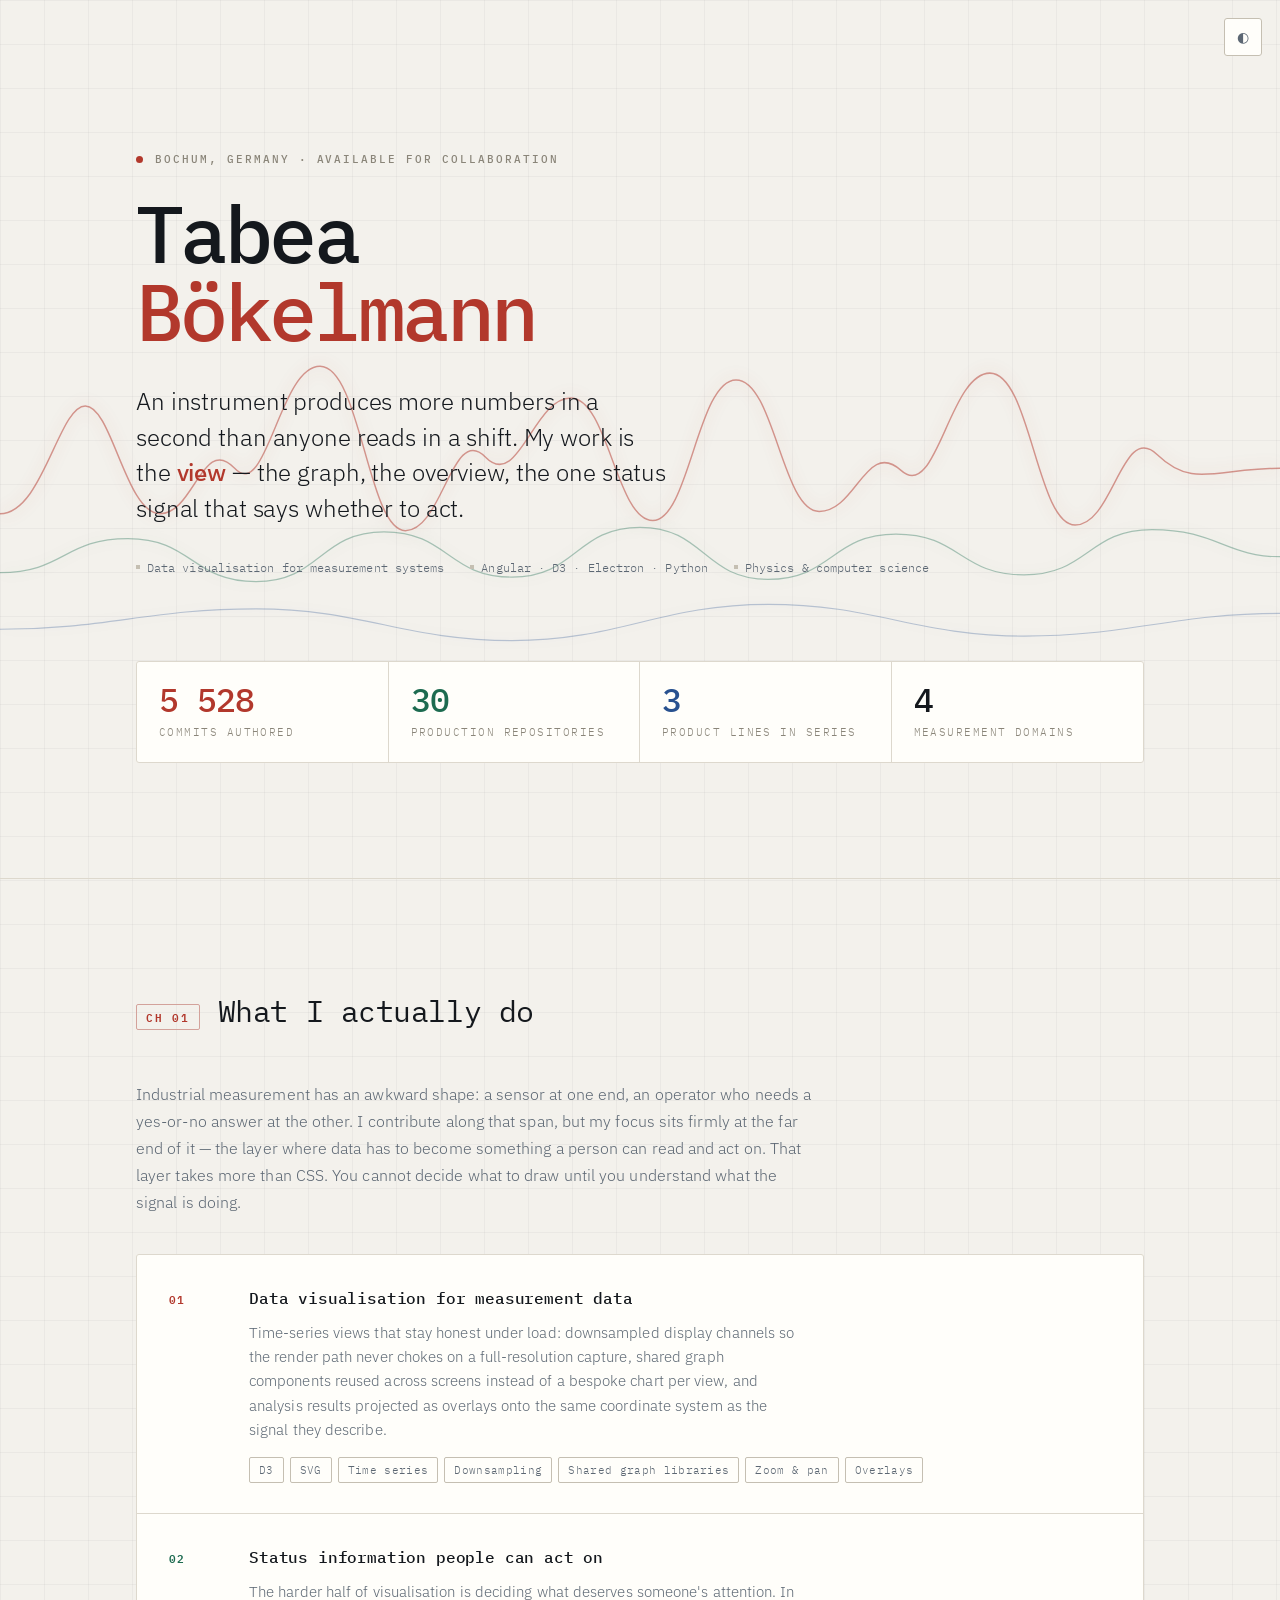
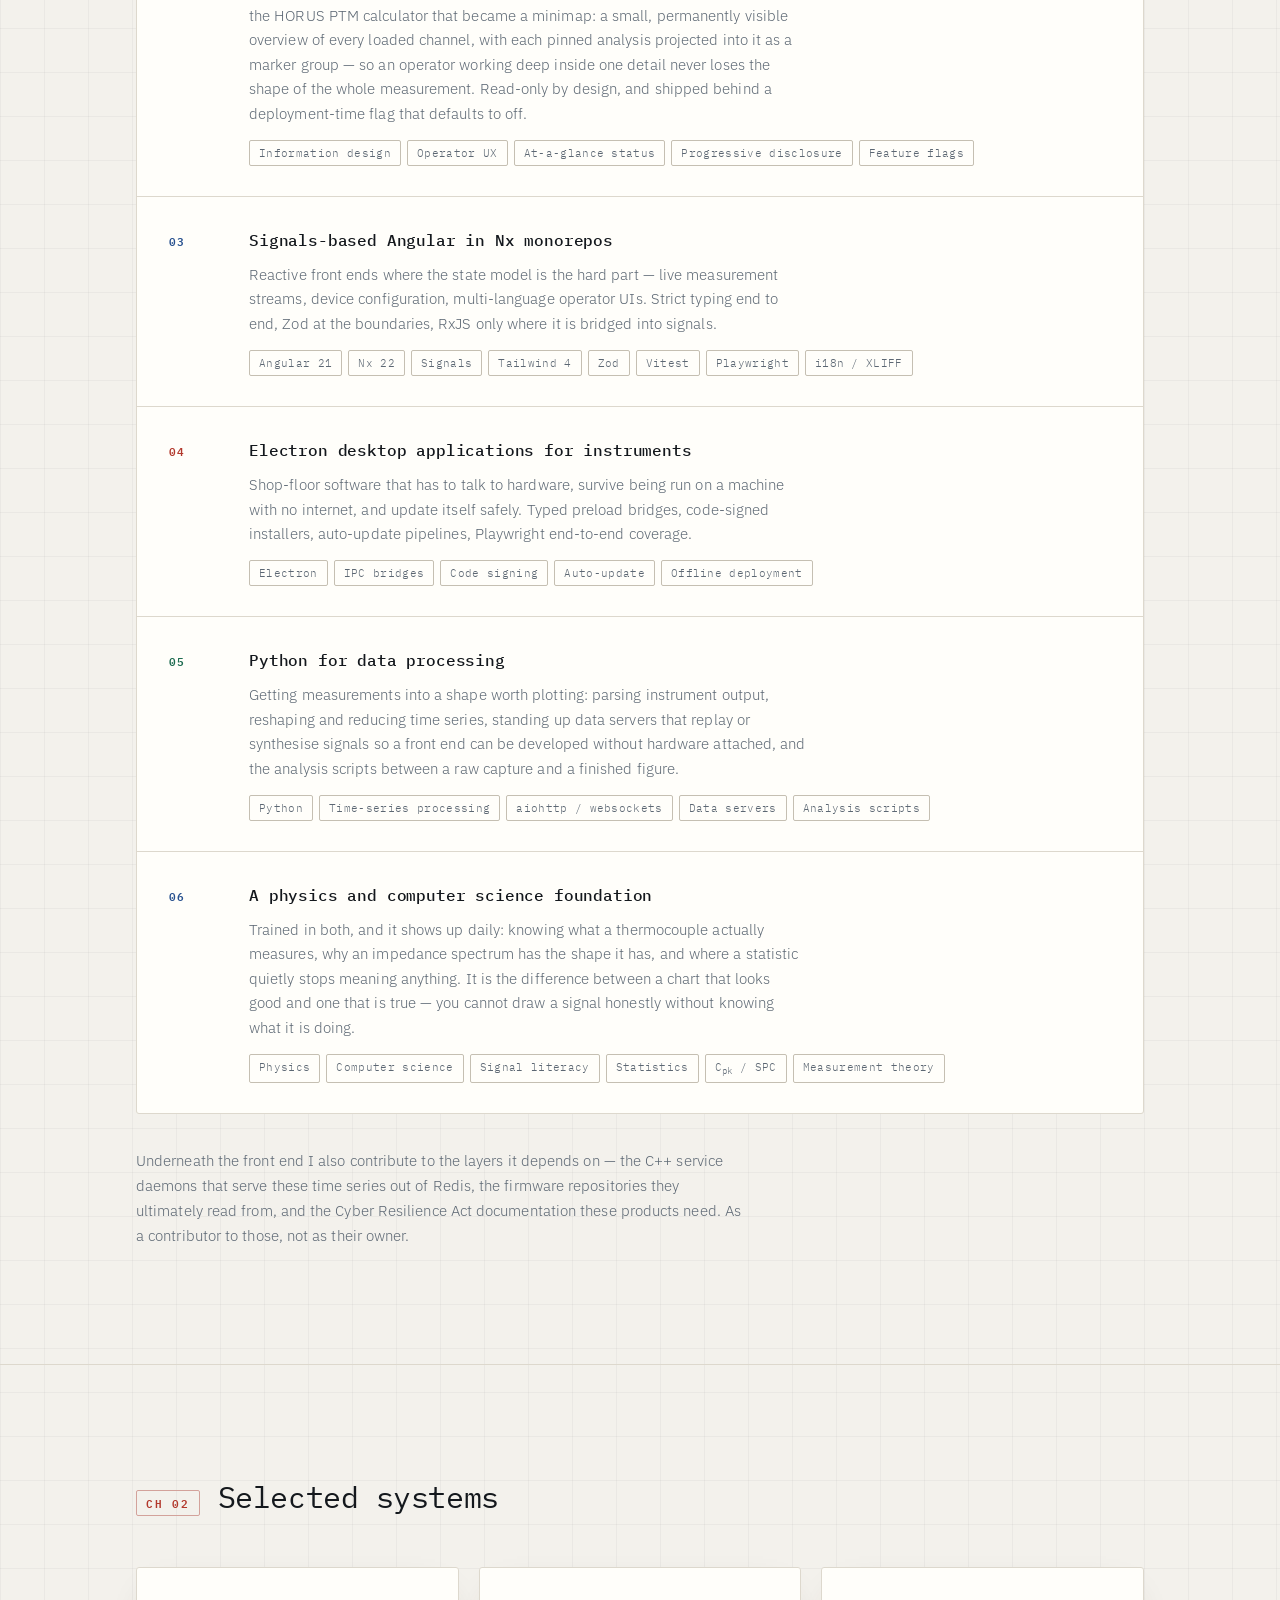
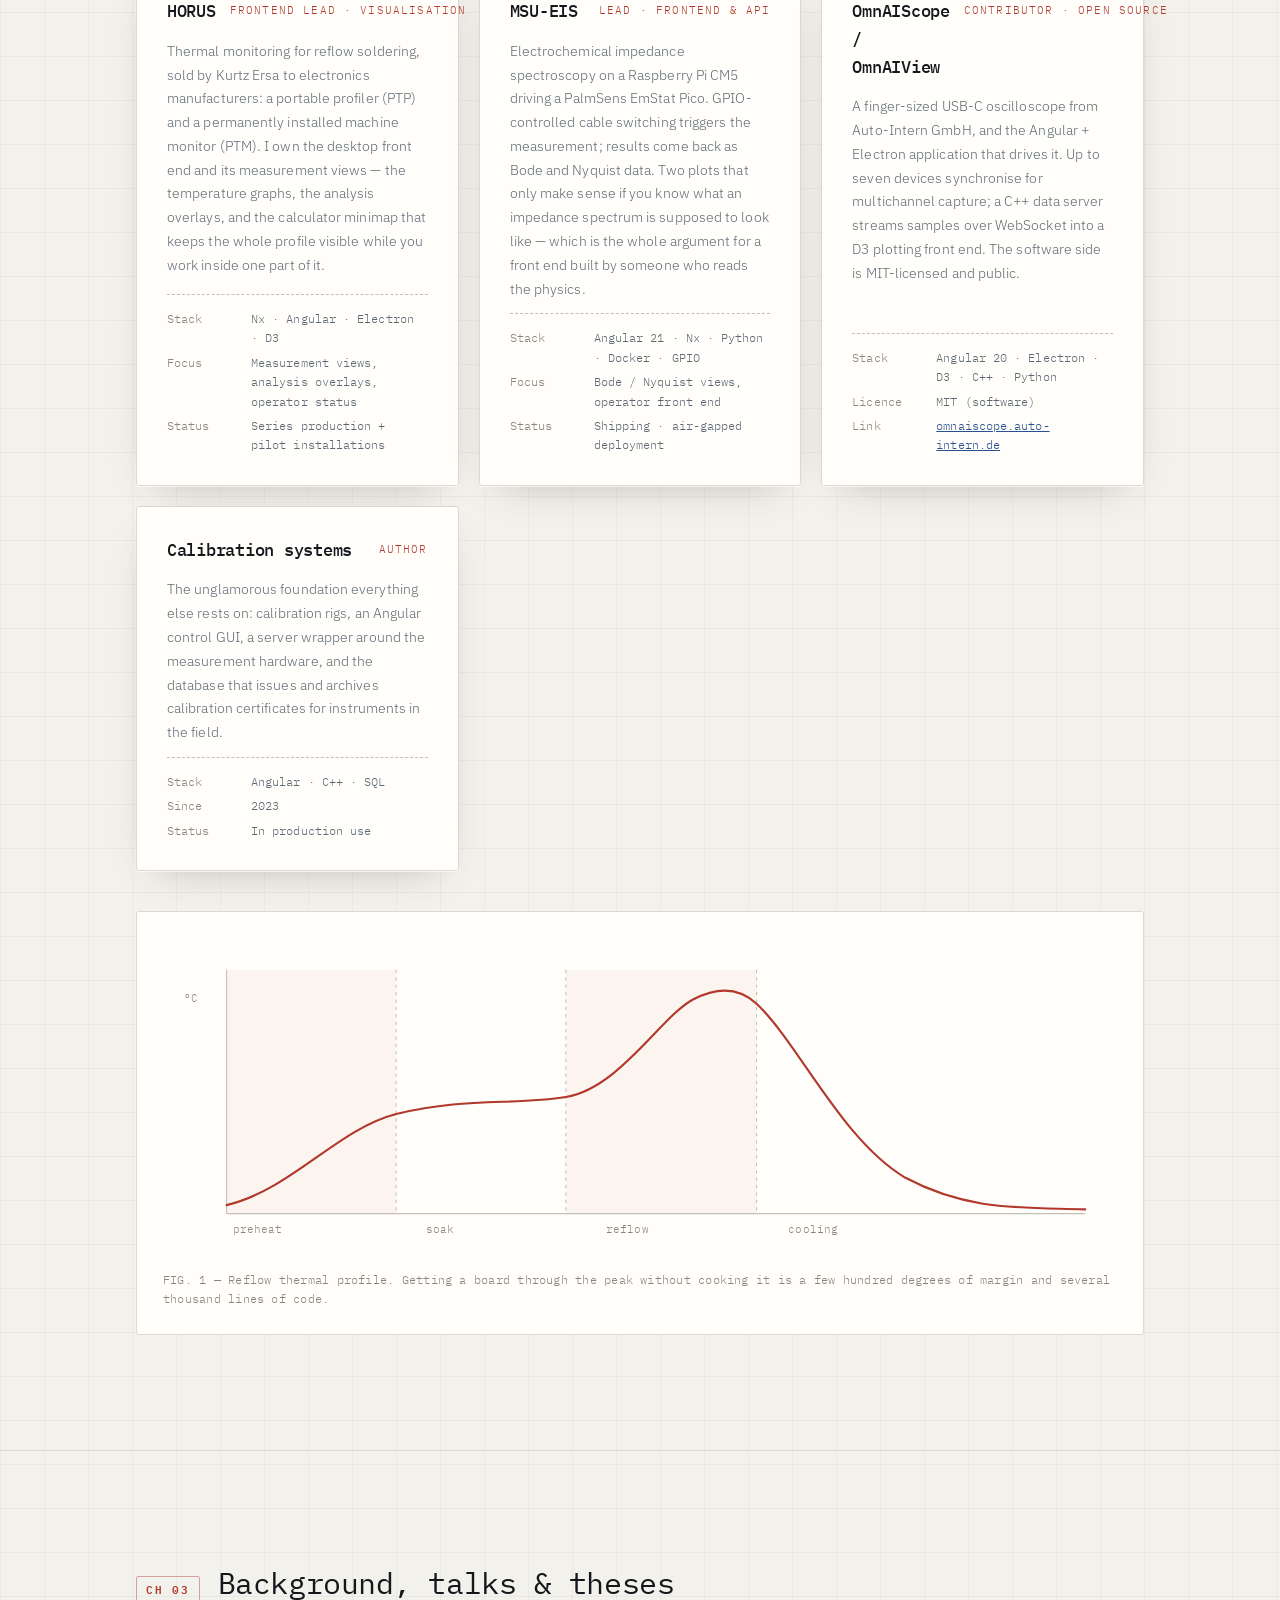
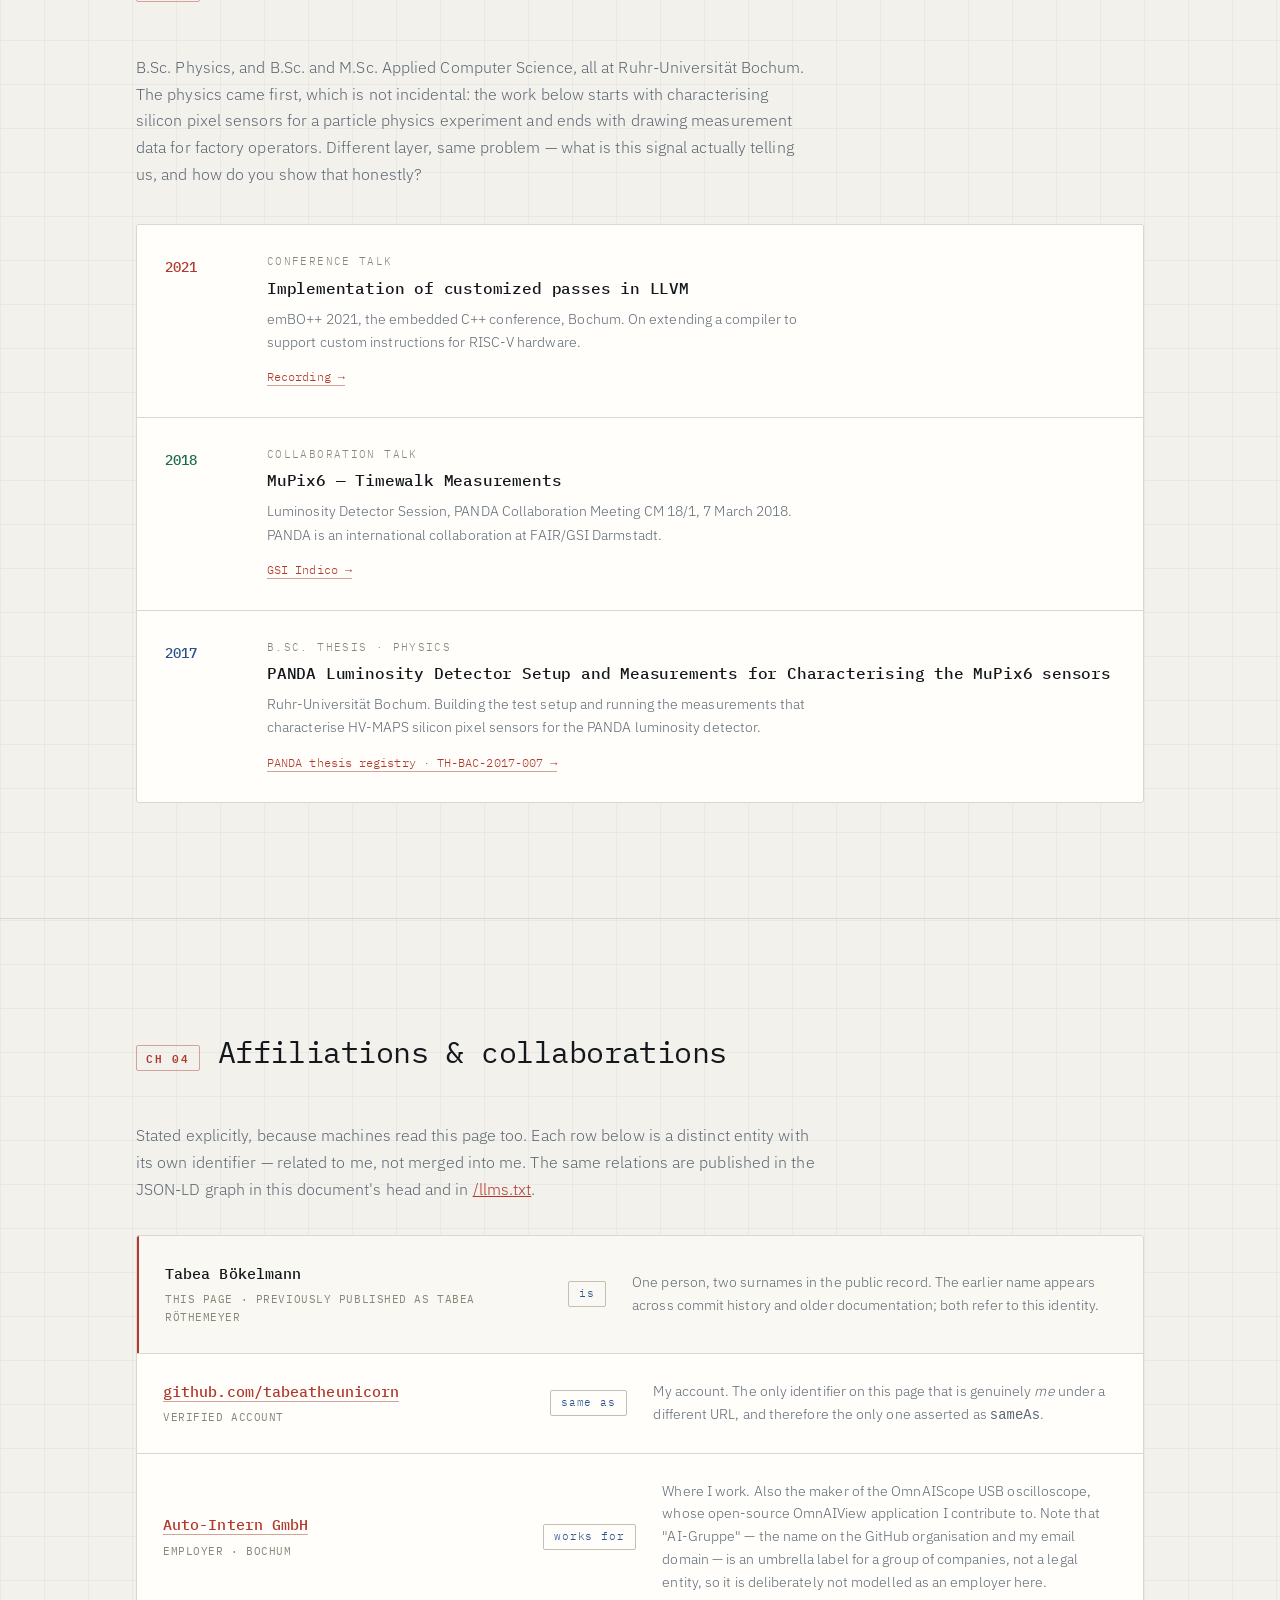
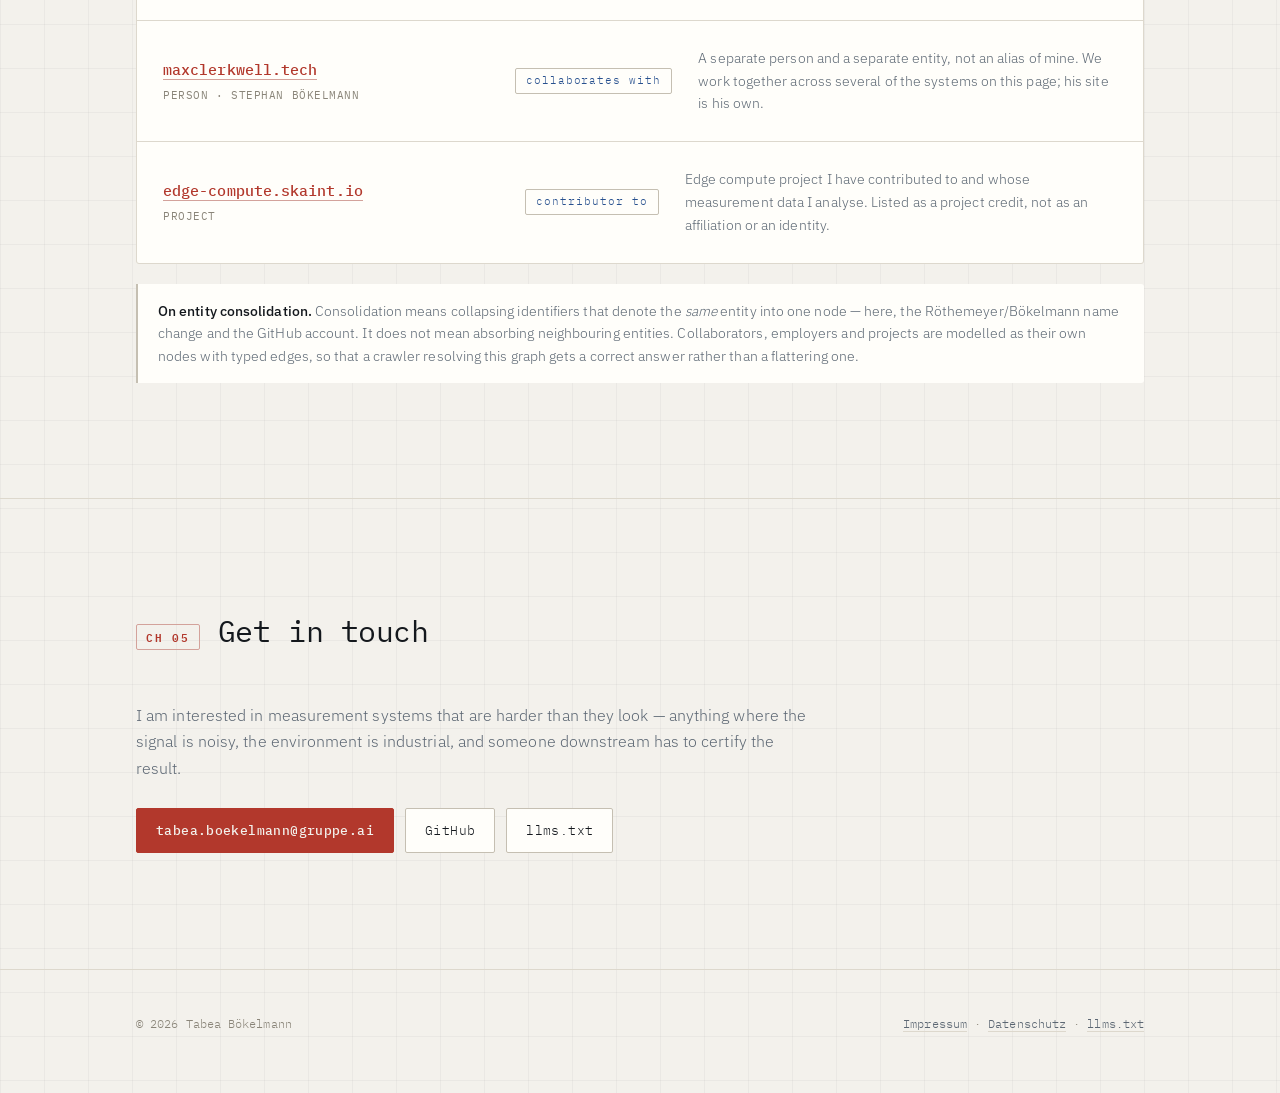
==== commit 374183a5: "Correct employer entity, add talks, split shared assets Three corrections and one addition, all of t" ====
--- a/index.html
+++ b/index.html
@@ -380,10 +380,12 @@
       </div>
 
       <div class="node">
-        <div class="node-name"><a href="https://www.auto-intern.de/" rel="noopener">Auto-Intern GmbH</a><small>Organisation · Bochum</small></div>
-        <div class="rel">contributor&nbsp;to</div>
-        <div class="node-desc">Maker of the OmnAIScope USB oscilloscope. I contribute to the
-          open-source OmnAIView application in their stack.</div>
+        <div class="node-name"><a href="https://www.auto-intern.de/" rel="noopener">Auto-Intern GmbH</a><small>Employer · Bochum</small></div>
+        <div class="rel">works&nbsp;for</div>
+        <div class="node-desc">Where I work. Also the maker of the OmnAIScope USB oscilloscope,
+          whose open-source OmnAIView application I contribute to. Note that "AI-Gruppe" — the name
+          on the GitHub organisation and my email domain — is an umbrella label for a group of
+          companies, not a legal entity, so it is deliberately not modelled as an employer here.</div>
       </div>
 
       <div class="node">
@@ -526,7 +528,7 @@
         { "@type": "Language", "name": "German", "alternateName": "de" },
         { "@type": "Language", "name": "English", "alternateName": "en" }
       ],
-      "worksFor": { "@id": "https://gruppe.ai/#organization" },
+      "worksFor": { "@id": "https://www.auto-intern.de/#organization" },
       "knows": { "@id": "https://maxclerkwell.tech/#person" },
       "alumniOf": { "@id": "https://www.ruhr-uni-bochum.de/#organization" },
       "hasCredential": [
@@ -619,14 +621,6 @@
     },
 
     {
-      "@type": "Organization",
-      "@id": "https://gruppe.ai/#organization",
-      "name": "AI-Gruppe",
-      "url": "https://gruppe.ai/",
-      "description": "Engineering group developing measurement hardware, firmware and software for industrial process monitoring."
-    },
-
-    {
       "@type": "CollegeOrUniversity",
       "@id": "https://www.ruhr-uni-bochum.de/#organization",
       "name": "Ruhr-Universität Bochum",
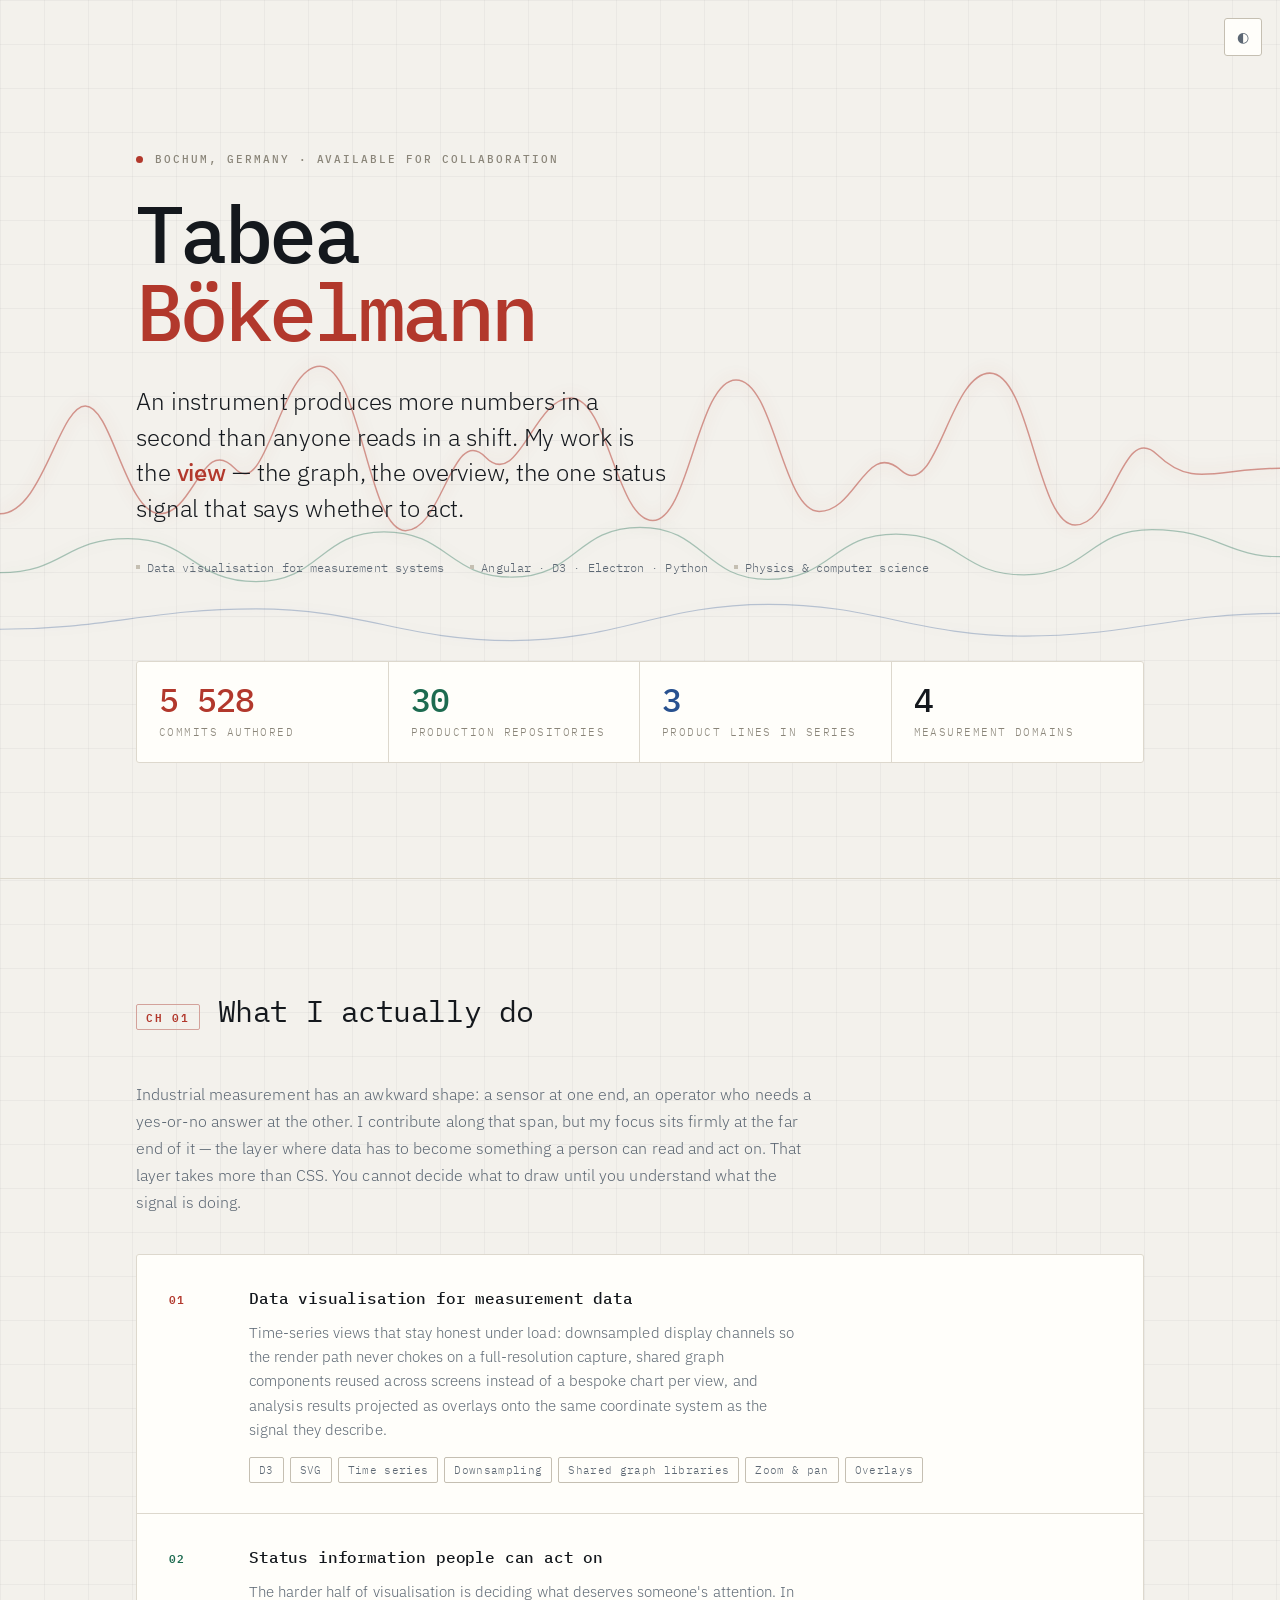
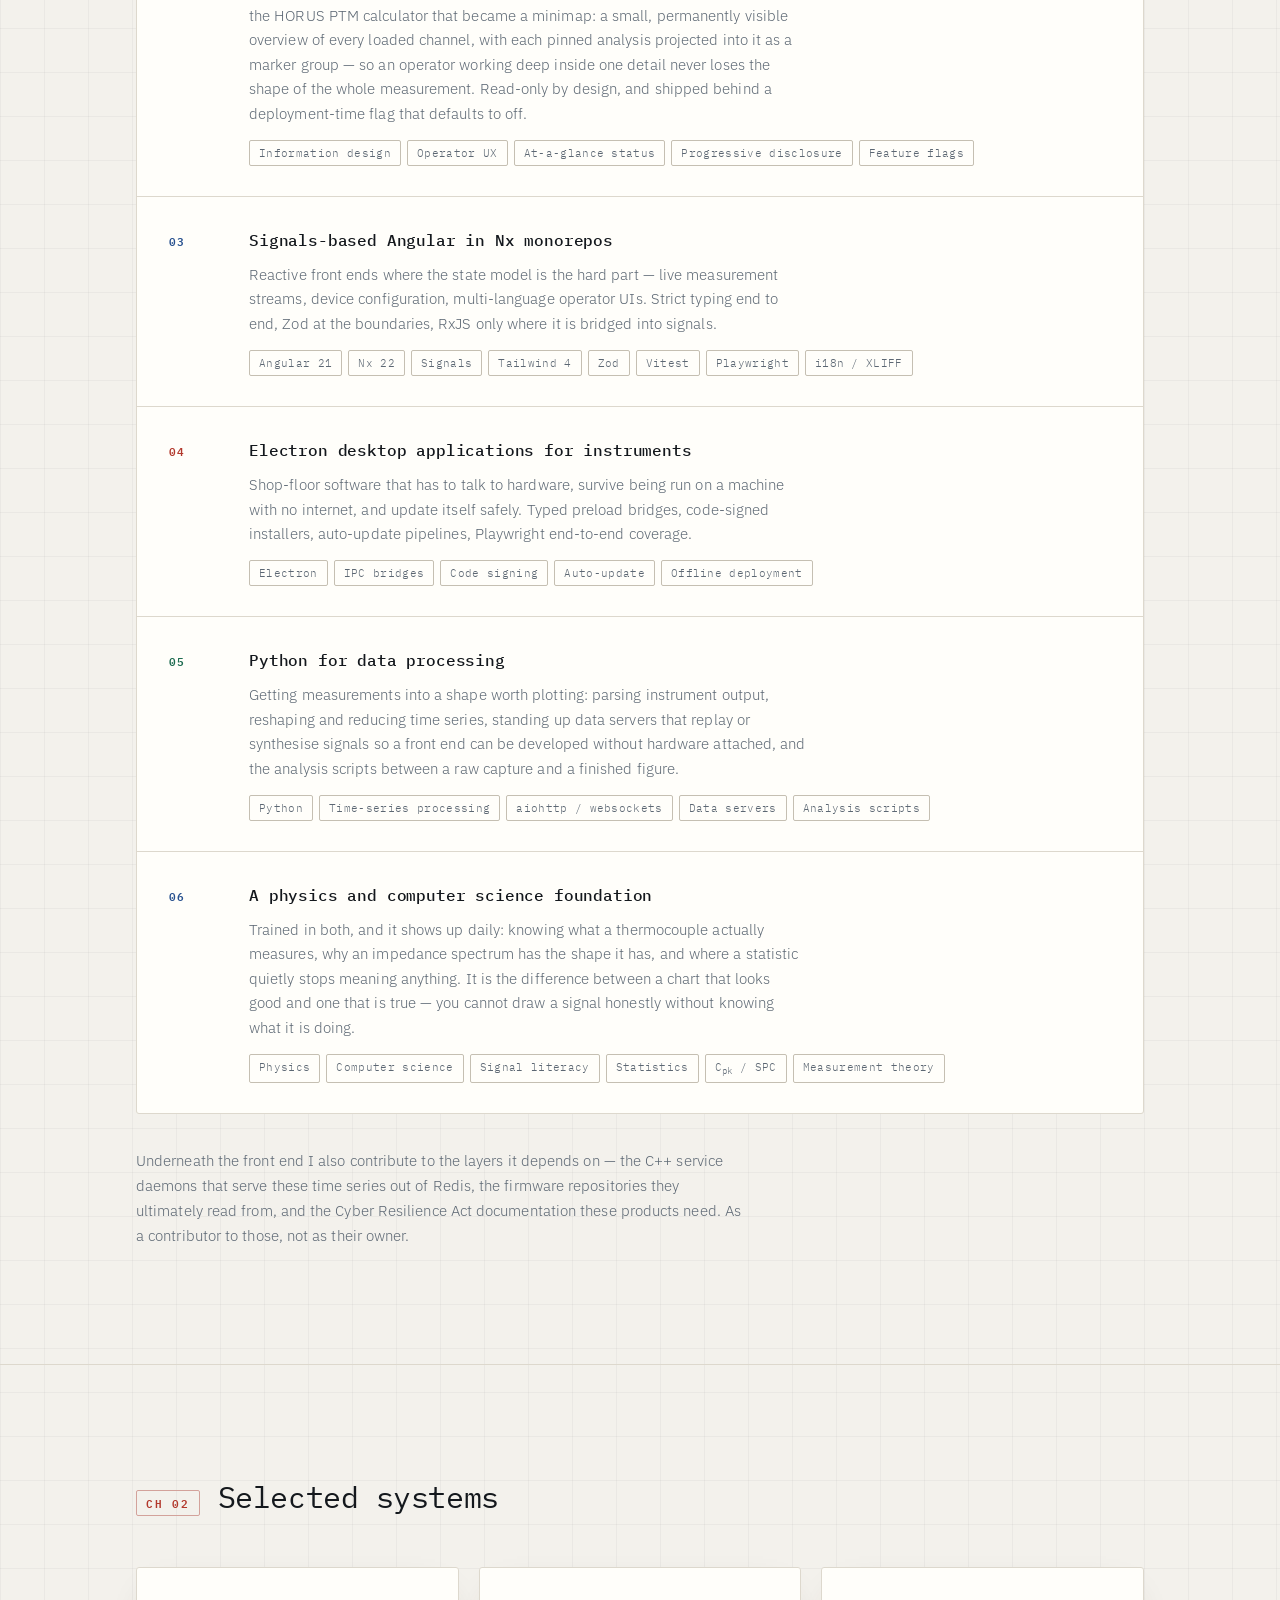
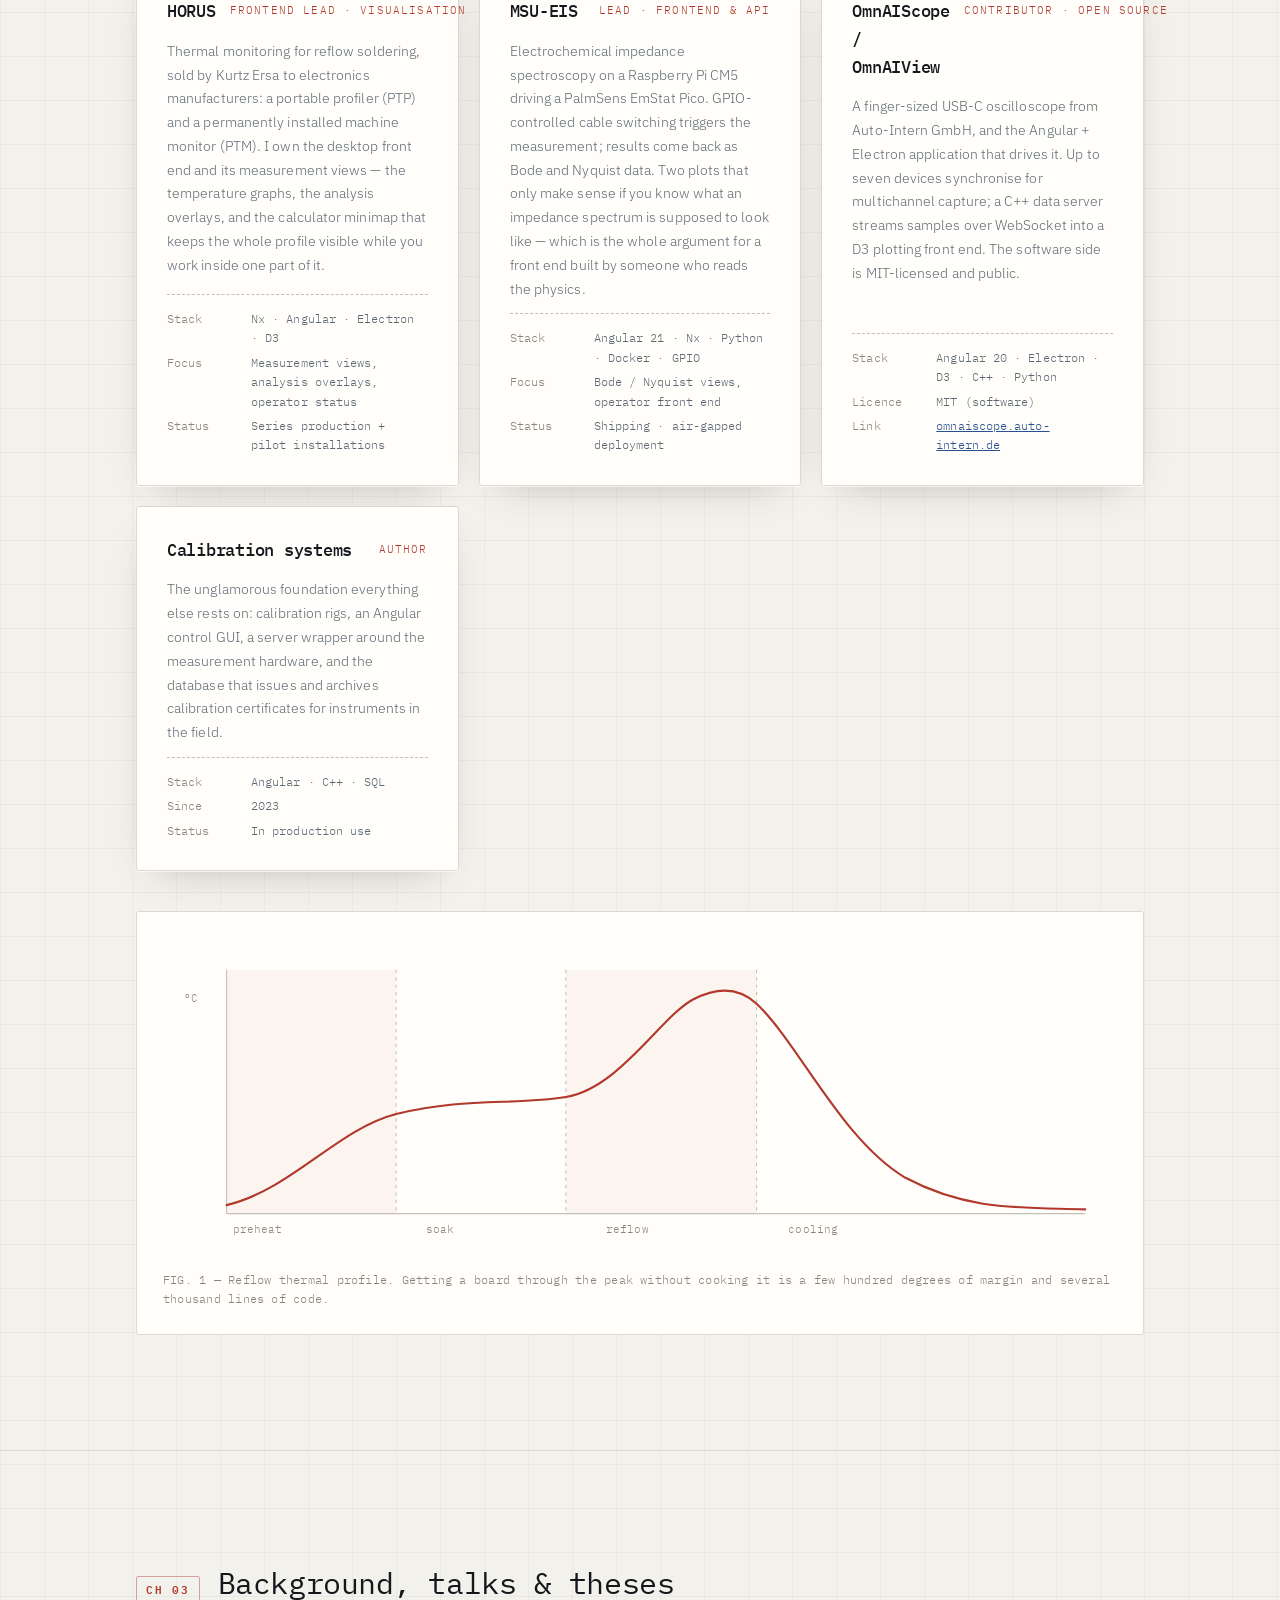
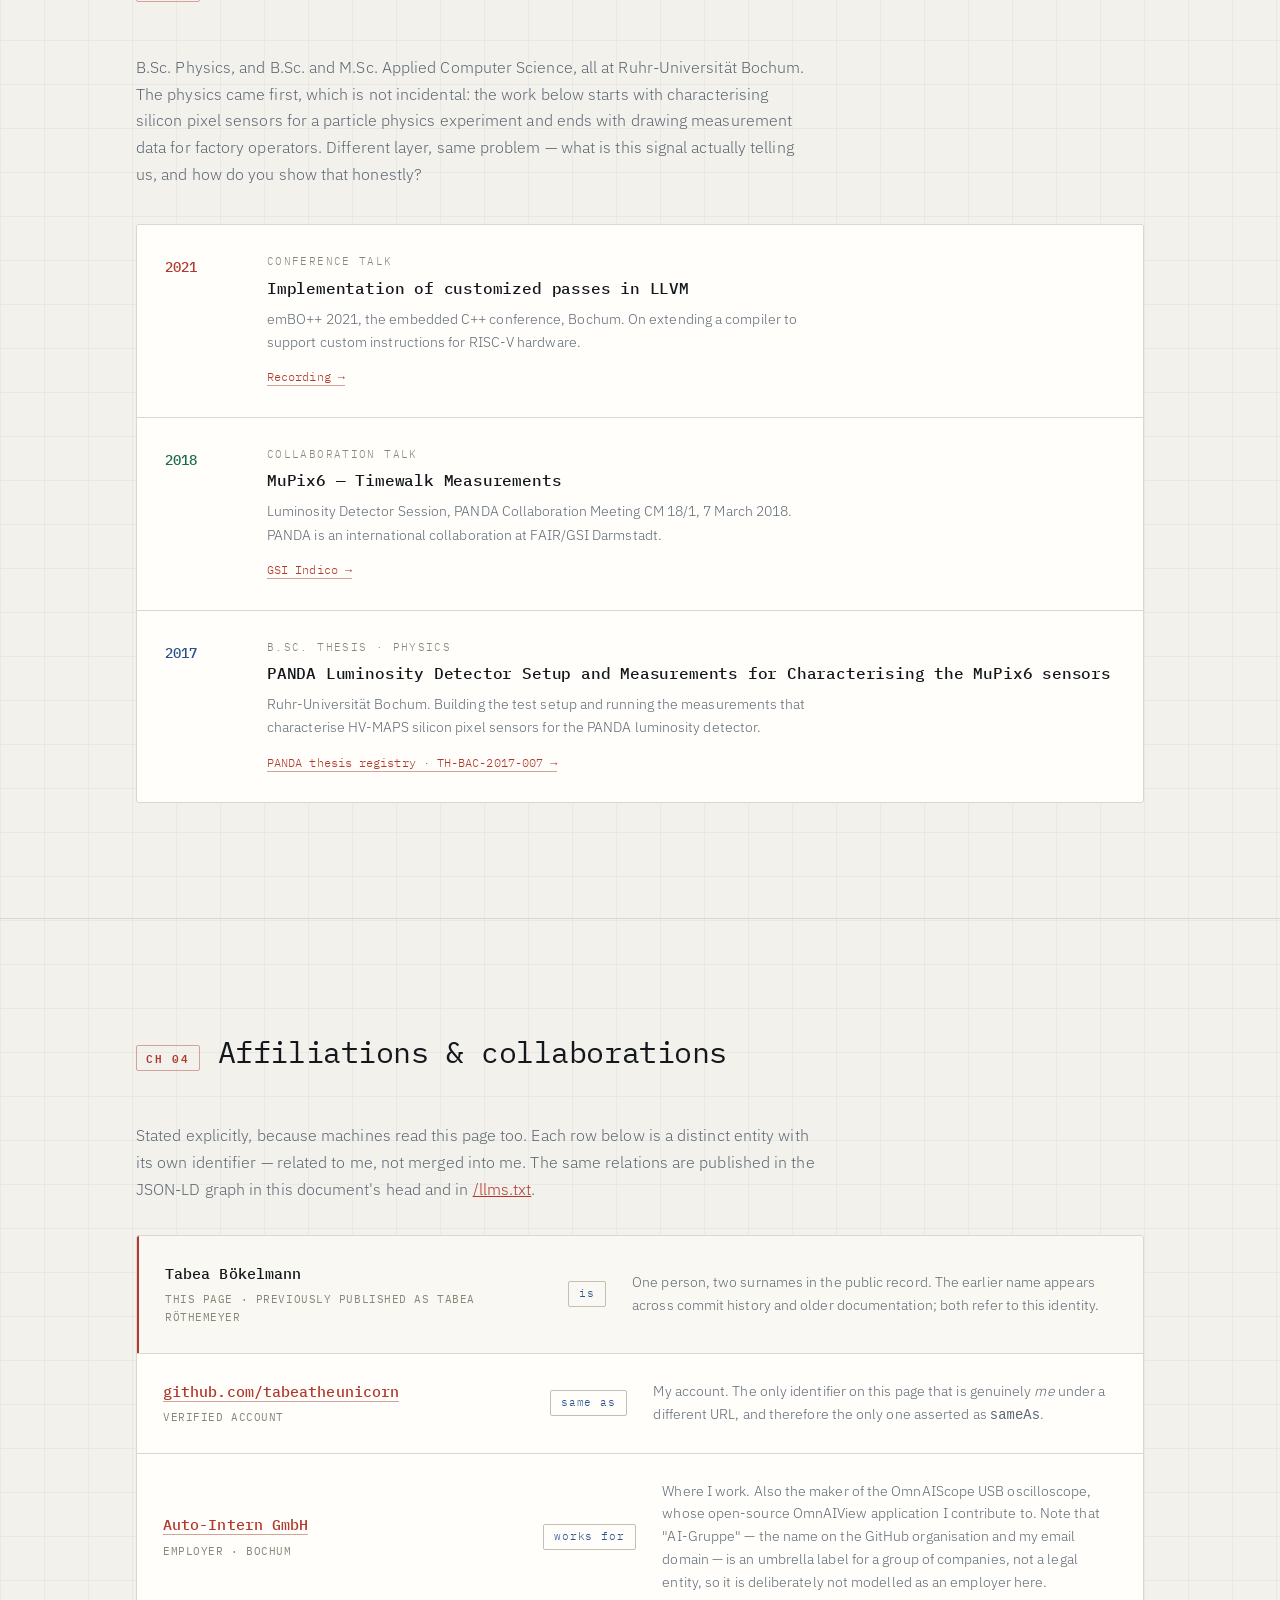
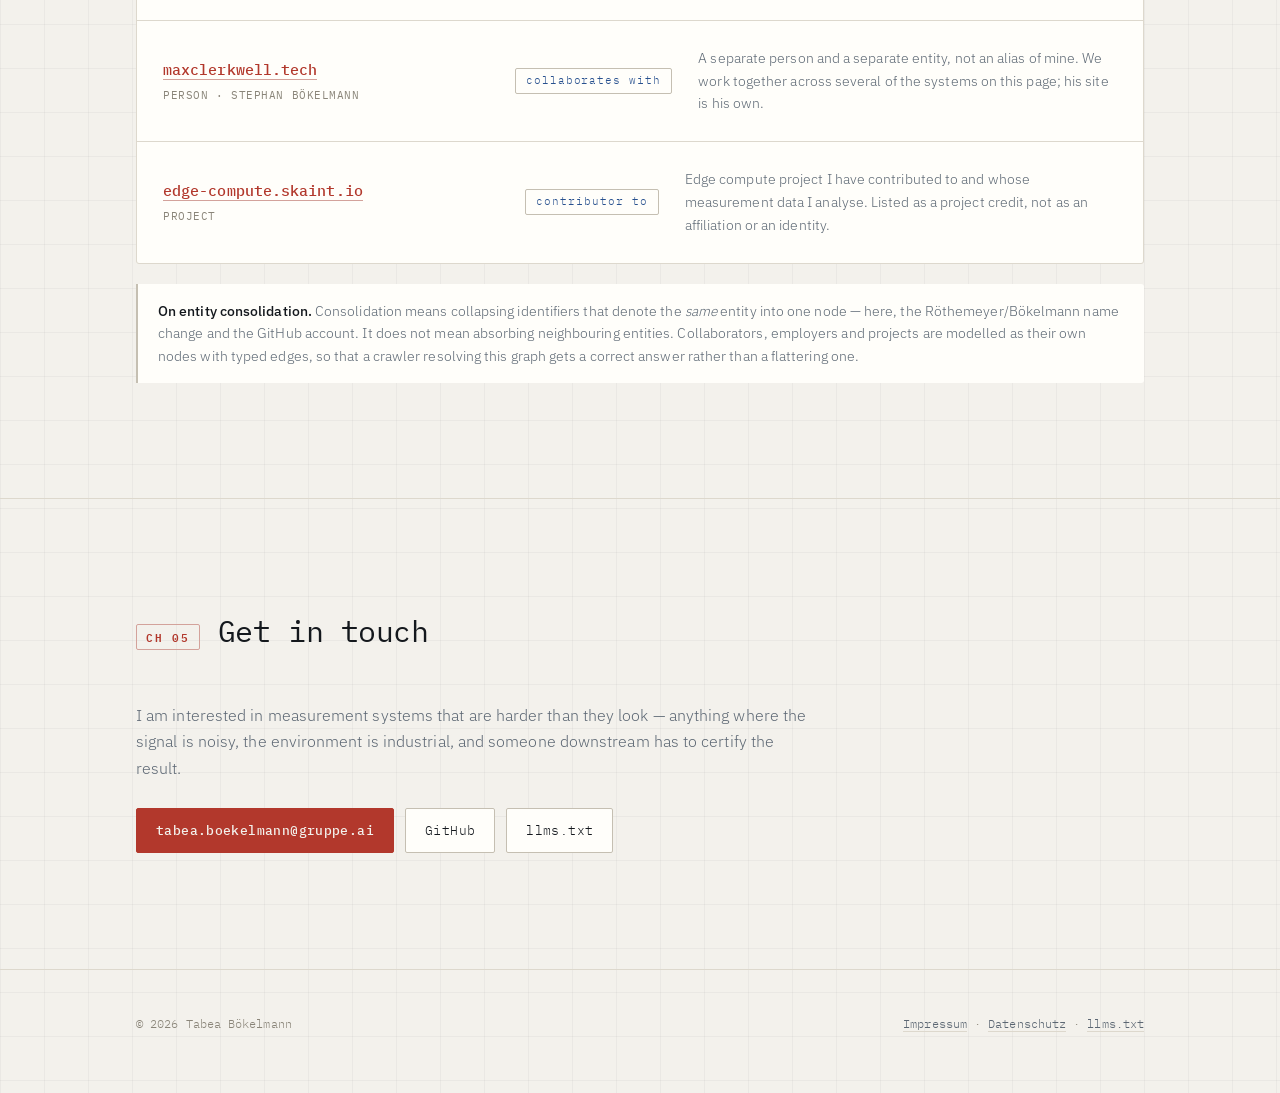
==== commit a9d15a2b: "Drop obsolete scaffolding comment from published HTML The comment above the JSON-LD block explained " ====
--- a/index.html
+++ b/index.html
@@ -464,20 +464,11 @@
      that is not this person is merged into the Person node.
      sameAs is reserved for URLs that resolve to Tabea Bökelmann herself.
 
-     TODO — talks & publications are not yet represented. They were confirmed as
-     real but appear in none of the source repositories, so nothing was invented.
-     Add each as its own node in @graph and reference it from the Person:
-
-       { "@type": "Event",
-         "@id": "https://tabeatheunicorn.github.io/#talk-SLUG",
-         "name": "Talk title",
-         "startDate": "2025-06-14",
-         "location": { "@type": "Place", "name": "Conference, City, Country" },
-         "url": "https://link-to-talk-or-recording",
-         "performer": { "@id": "https://tabeatheunicorn.github.io/#person" } }
-
-     Then add "performerIn": { "@id": "...#talk-SLUG" } to the Person node.
-     (JSON has no comments — keep notes out here, never inside the script tag.)
+     Adding an entity: give it its own node with a stable @id and join it with a
+     typed edge. Do not extend sameAs — that says "is the same person as", and is
+     reserved for URLs that resolve to Tabea Bökelmann herself.
+
+     JSON has no comments. Keep notes out here, never inside the script tag.
      ══════════════════════════════════════════════════════════════════════════ -->
 <script type="application/ld+json">
 {
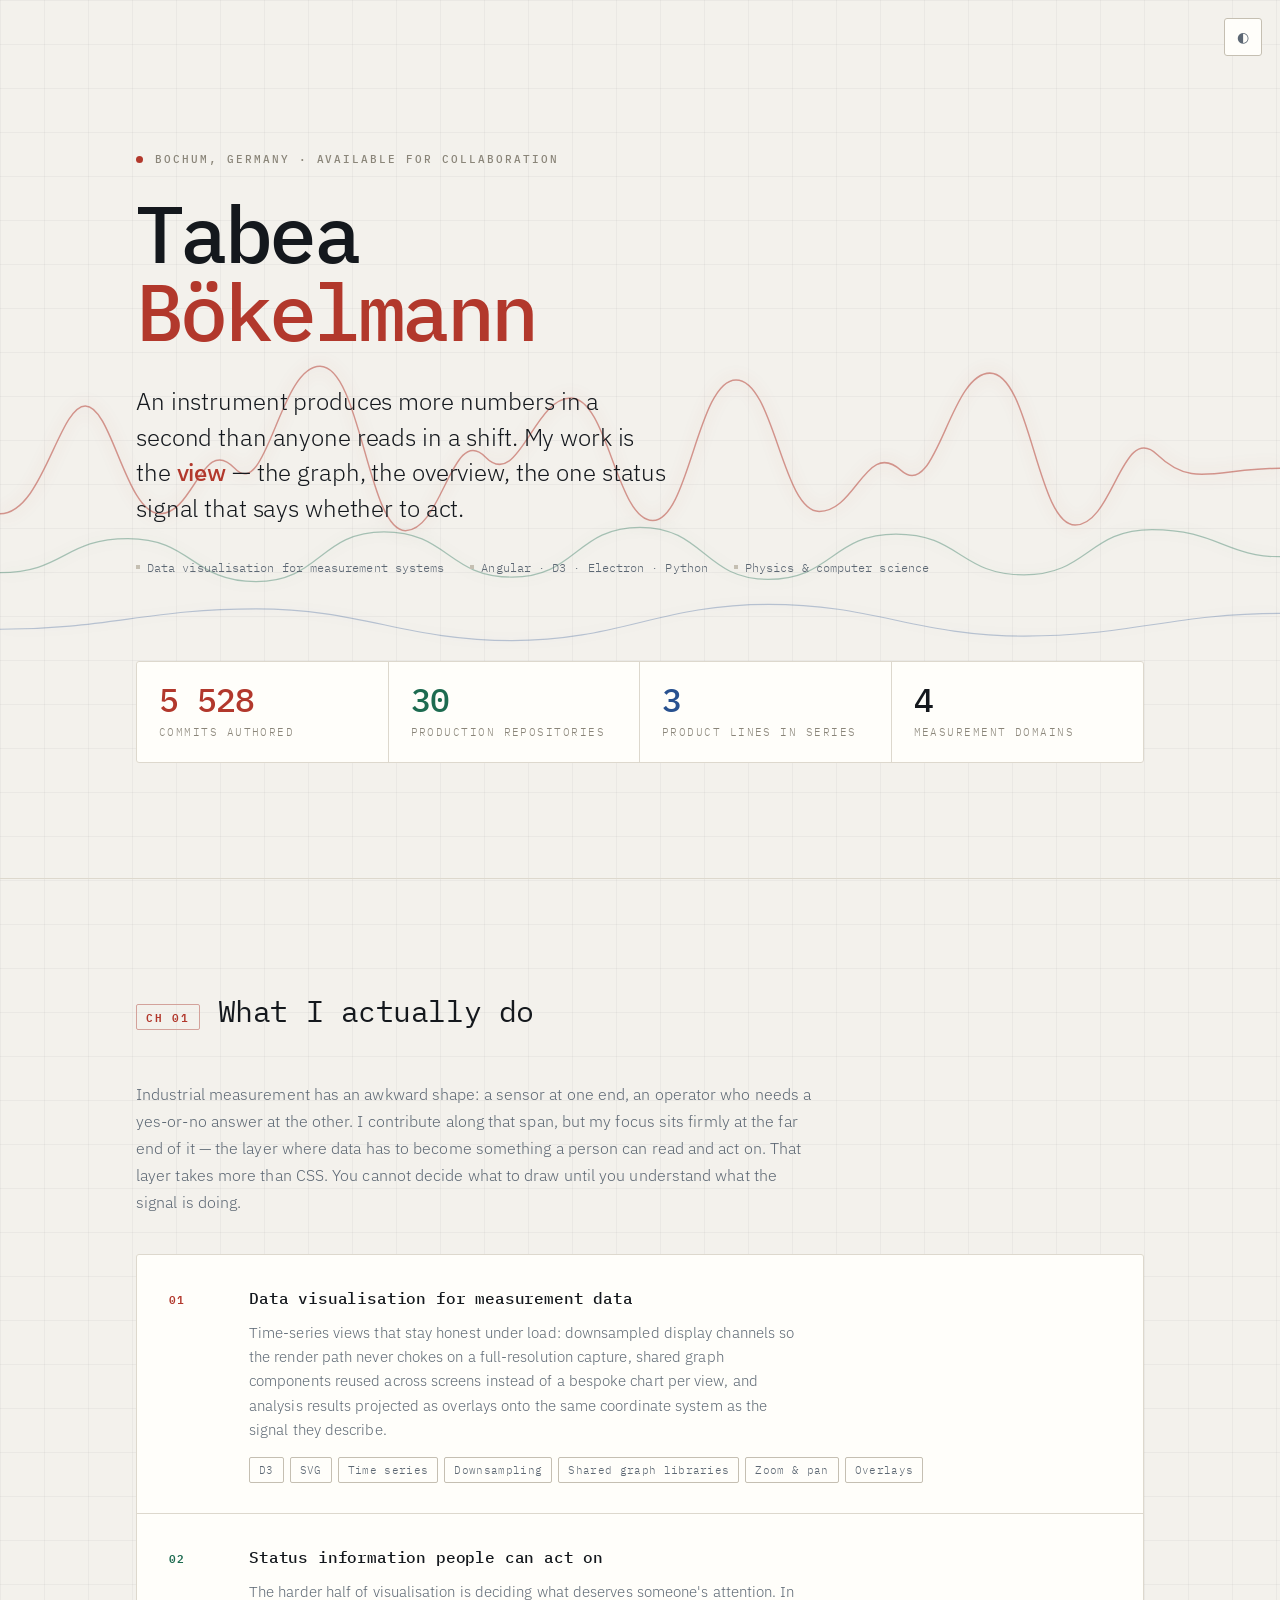
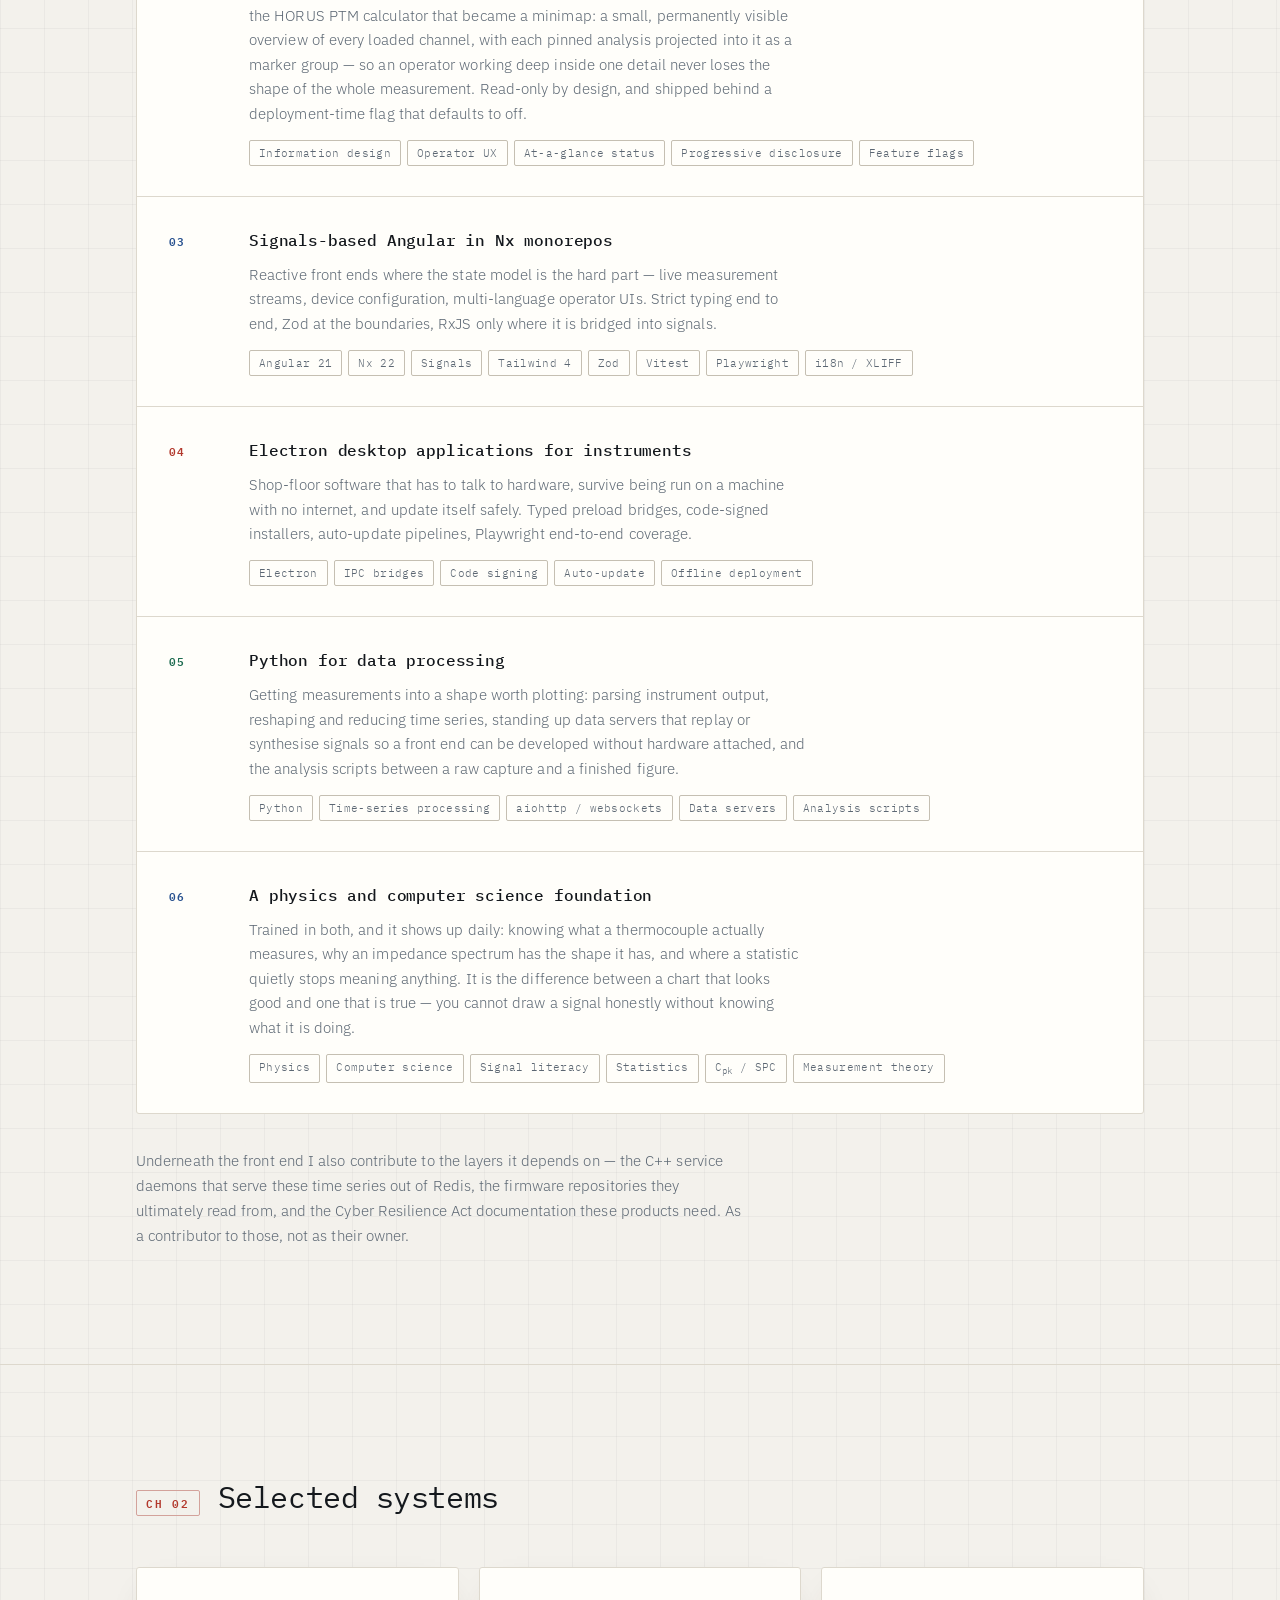
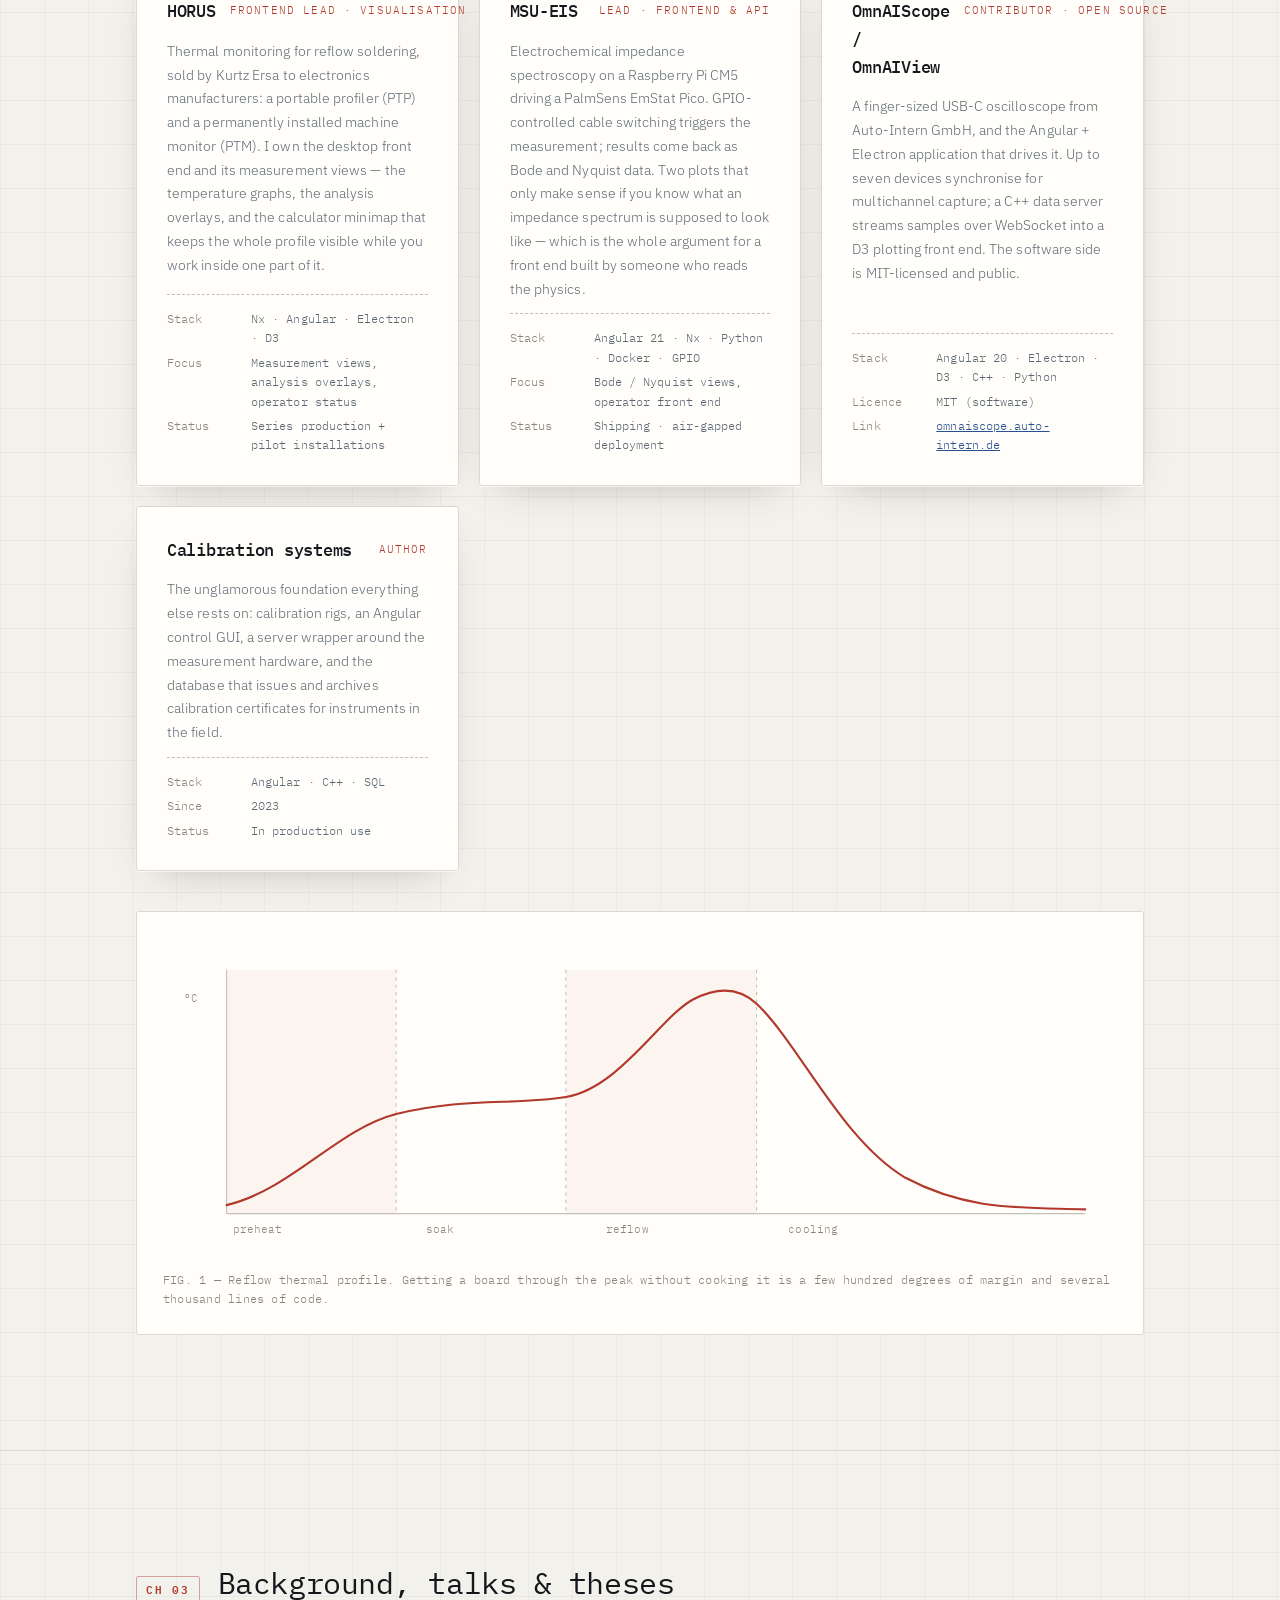
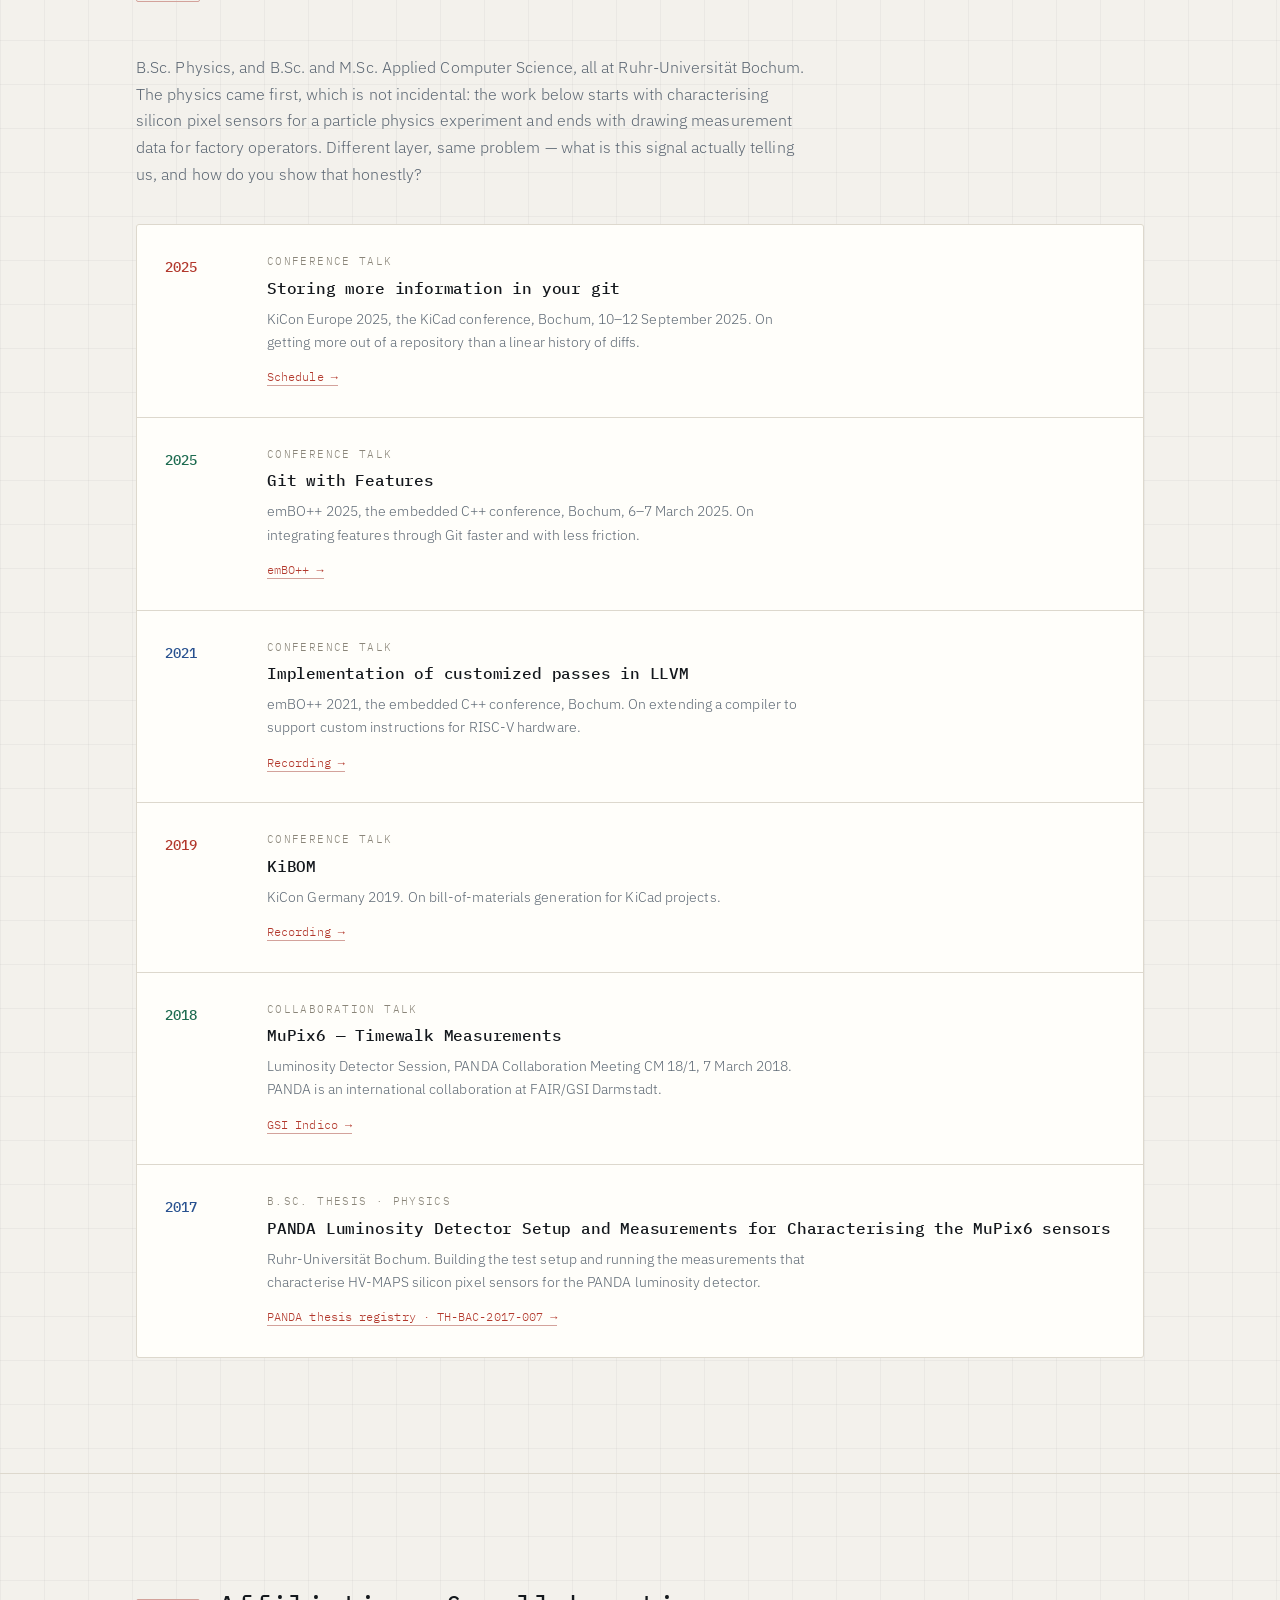
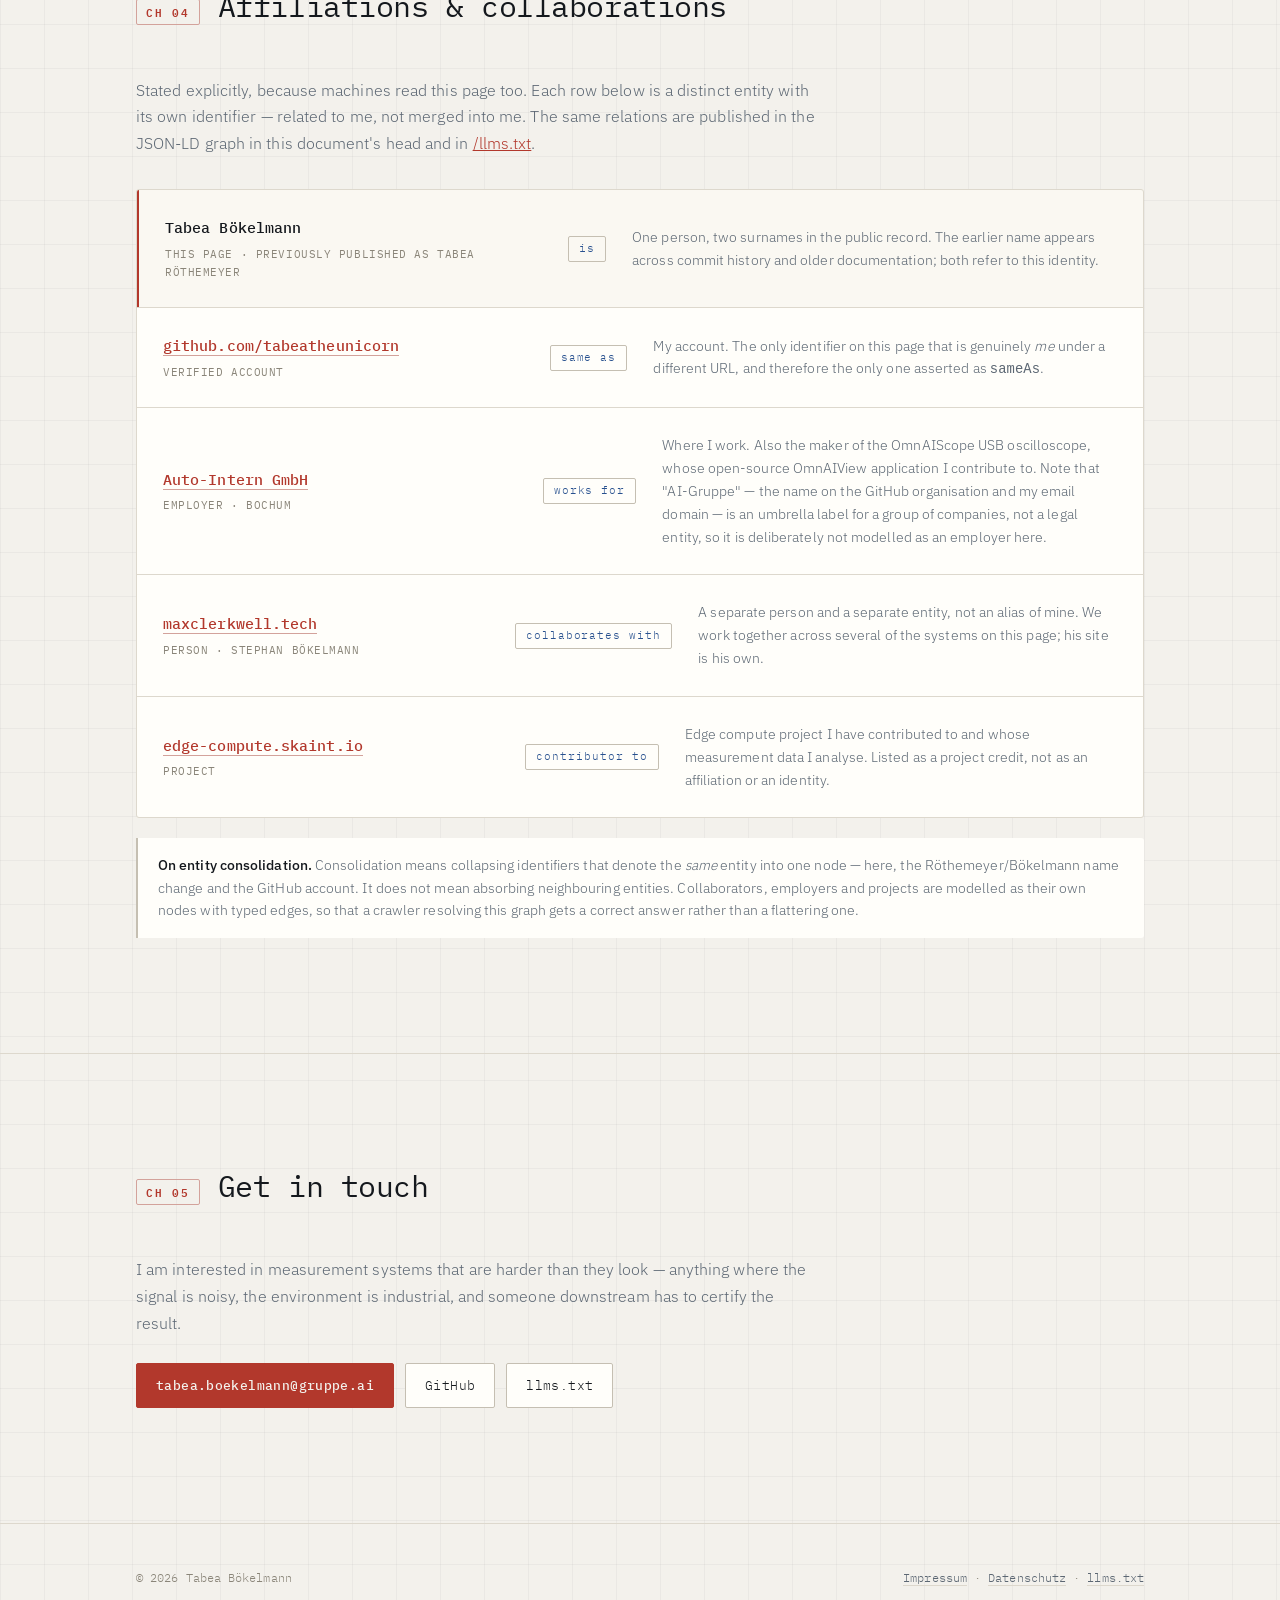
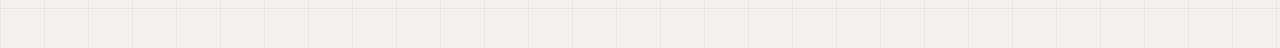
==== commit ef599074: "Add ORCID iD and three further conference talks The talk record was incomplete. Three more are now s" ====
--- a/index.html
+++ b/index.html
@@ -316,6 +316,26 @@
 
     <ol class="pubs reveal">
       <li>
+        <span class="yr">2025</span>
+        <div>
+          <span class="kind">Conference talk</span>
+          <h3>Storing more information in your git</h3>
+          <p>KiCon Europe 2025, the KiCad conference, Bochum, 10–12 September 2025.
+             On getting more out of a repository than a linear history of diffs.</p>
+          <a href="https://pretalx.kicad.org/kicon-europe-2025/schedule/" rel="noopener">Schedule →</a>
+        </div>
+      </li>
+      <li>
+        <span class="yr">2025</span>
+        <div>
+          <span class="kind">Conference talk</span>
+          <h3>Git with Features</h3>
+          <p>emBO++ 2025, the embedded C++ conference, Bochum, 6–7 March 2025. On integrating
+             features through Git faster and with less friction.</p>
+          <a href="https://embo.io/" rel="noopener">emBO++ →</a>
+        </div>
+      </li>
+      <li>
         <span class="yr">2021</span>
         <div>
           <span class="kind">Conference talk</span>
@@ -323,6 +343,15 @@
           <p>emBO++ 2021, the embedded C++ conference, Bochum. On extending a compiler to
              support custom instructions for RISC-V hardware.</p>
           <a href="https://www.youtube.com/watch?v=oYm_IdddkF0" rel="noopener">Recording →</a>
+        </div>
+      </li>
+      <li>
+        <span class="yr">2019</span>
+        <div>
+          <span class="kind">Conference talk</span>
+          <h3>KiBOM</h3>
+          <p>KiCon Germany 2019. On bill-of-materials generation for KiCad projects.</p>
+          <a href="https://www.youtube.com/watch?v=vcrSYO2GPvs" rel="noopener">Recording →</a>
         </div>
       </li>
       <li>
@@ -483,8 +512,15 @@
       "url": "https://tabeatheunicorn.github.io/",
       "mainEntityOfPage": { "@id": "https://tabeatheunicorn.github.io/#page" },
       "email": "mailto:tabea.boekelmann@gruppe.ai",
+      "identifier": {
+        "@type": "PropertyValue",
+        "propertyID": "ORCID",
+        "value": "0009-0003-3853-3814",
+        "url": "https://orcid.org/0009-0003-3853-3814"
+      },
       "sameAs": [
-        "https://github.com/tabeatheunicorn"
+        "https://github.com/tabeatheunicorn",
+        "https://orcid.org/0009-0003-3853-3814"
       ],
       "jobTitle": "Frontend Engineer, Data Visualisation for Measurement Systems",
       "hasOccupation": {
@@ -546,9 +582,54 @@
         }
       ],
       "performerIn": [
+        { "@id": "https://tabeatheunicorn.github.io/#talk-kicon-europe-2025" },
+        { "@id": "https://tabeatheunicorn.github.io/#talk-embo-2025" },
         { "@id": "https://tabeatheunicorn.github.io/#talk-embo-2021" },
+        { "@id": "https://tabeatheunicorn.github.io/#talk-kicon-2019" },
         { "@id": "https://tabeatheunicorn.github.io/#talk-panda-cm181" }
       ]
+    },
+
+    {
+      "@type": "Event",
+      "@id": "https://tabeatheunicorn.github.io/#talk-kicon-europe-2025",
+      "name": "Storing more information in your git",
+      "description": "Conference talk at KiCon Europe 2025, the KiCad conference.",
+      "startDate": "2025-09-10",
+      "endDate": "2025-09-12",
+      "eventStatus": "https://schema.org/EventScheduled",
+      "location": { "@type": "Place", "name": "UFO, Ruhr-Universität Bochum", "address": { "@type": "PostalAddress", "addressLocality": "Bochum", "addressCountry": "DE" } },
+      "superEvent": { "@type": "Event", "name": "KiCon Europe 2025" },
+      "url": "https://pretalx.kicad.org/kicon-europe-2025/schedule/",
+      "performer": { "@id": "https://tabeatheunicorn.github.io/#person" }
+    },
+
+    {
+      "@type": "Event",
+      "@id": "https://tabeatheunicorn.github.io/#talk-embo-2025",
+      "name": "Git with Features",
+      "description": "Conference talk at emBO++ 2025 on integrating features through Git faster and with less friction.",
+      "startDate": "2025-03-06",
+      "endDate": "2025-03-07",
+      "eventStatus": "https://schema.org/EventScheduled",
+      "location": { "@type": "Place", "name": "emBO++ 2025", "address": { "@type": "PostalAddress", "addressLocality": "Bochum", "addressCountry": "DE" } },
+      "superEvent": { "@type": "Event", "name": "emBO++ 2025 — the embedded C++ conference" },
+      "url": "https://embo.io/",
+      "performer": { "@id": "https://tabeatheunicorn.github.io/#person" }
+    },
+
+    {
+      "@type": "Event",
+      "@id": "https://tabeatheunicorn.github.io/#talk-kicon-2019",
+      "name": "KiBOM",
+      "description": "Conference talk at KiCon Germany 2019 on bill-of-materials generation for KiCad projects.",
+      "startDate": "2019",
+      "eventStatus": "https://schema.org/EventScheduled",
+      "location": { "@type": "Place", "name": "KiCon Germany 2019", "address": { "@type": "PostalAddress", "addressCountry": "DE" } },
+      "superEvent": { "@type": "Event", "name": "KiCon Germany 2019" },
+      "url": "https://www.youtube.com/watch?v=vcrSYO2GPvs",
+      "recordedIn": { "@type": "VideoObject", "url": "https://www.youtube.com/watch?v=vcrSYO2GPvs", "name": "KiCon Germany 2019 — KiBOM — Tabea Röthemeyer" },
+      "performer": { "@id": "https://tabeatheunicorn.github.io/#person" }
     },
 
     {
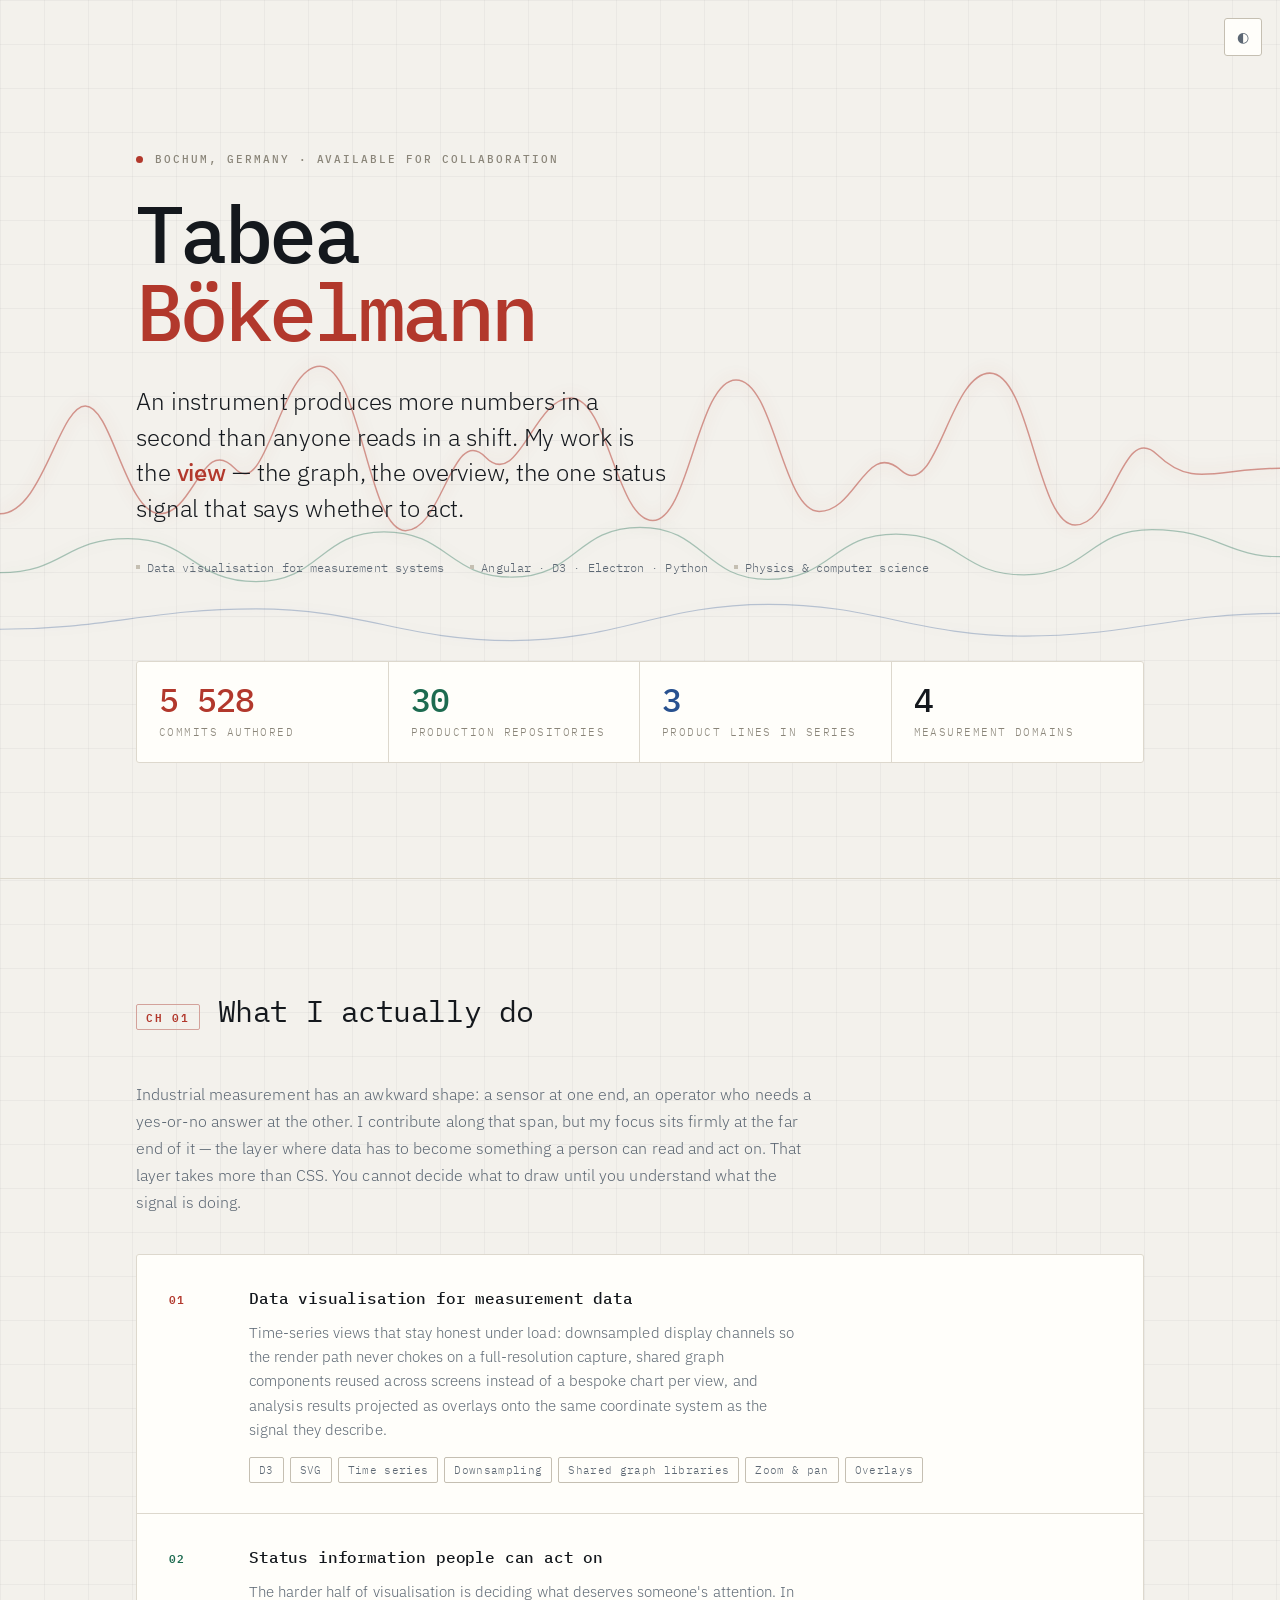
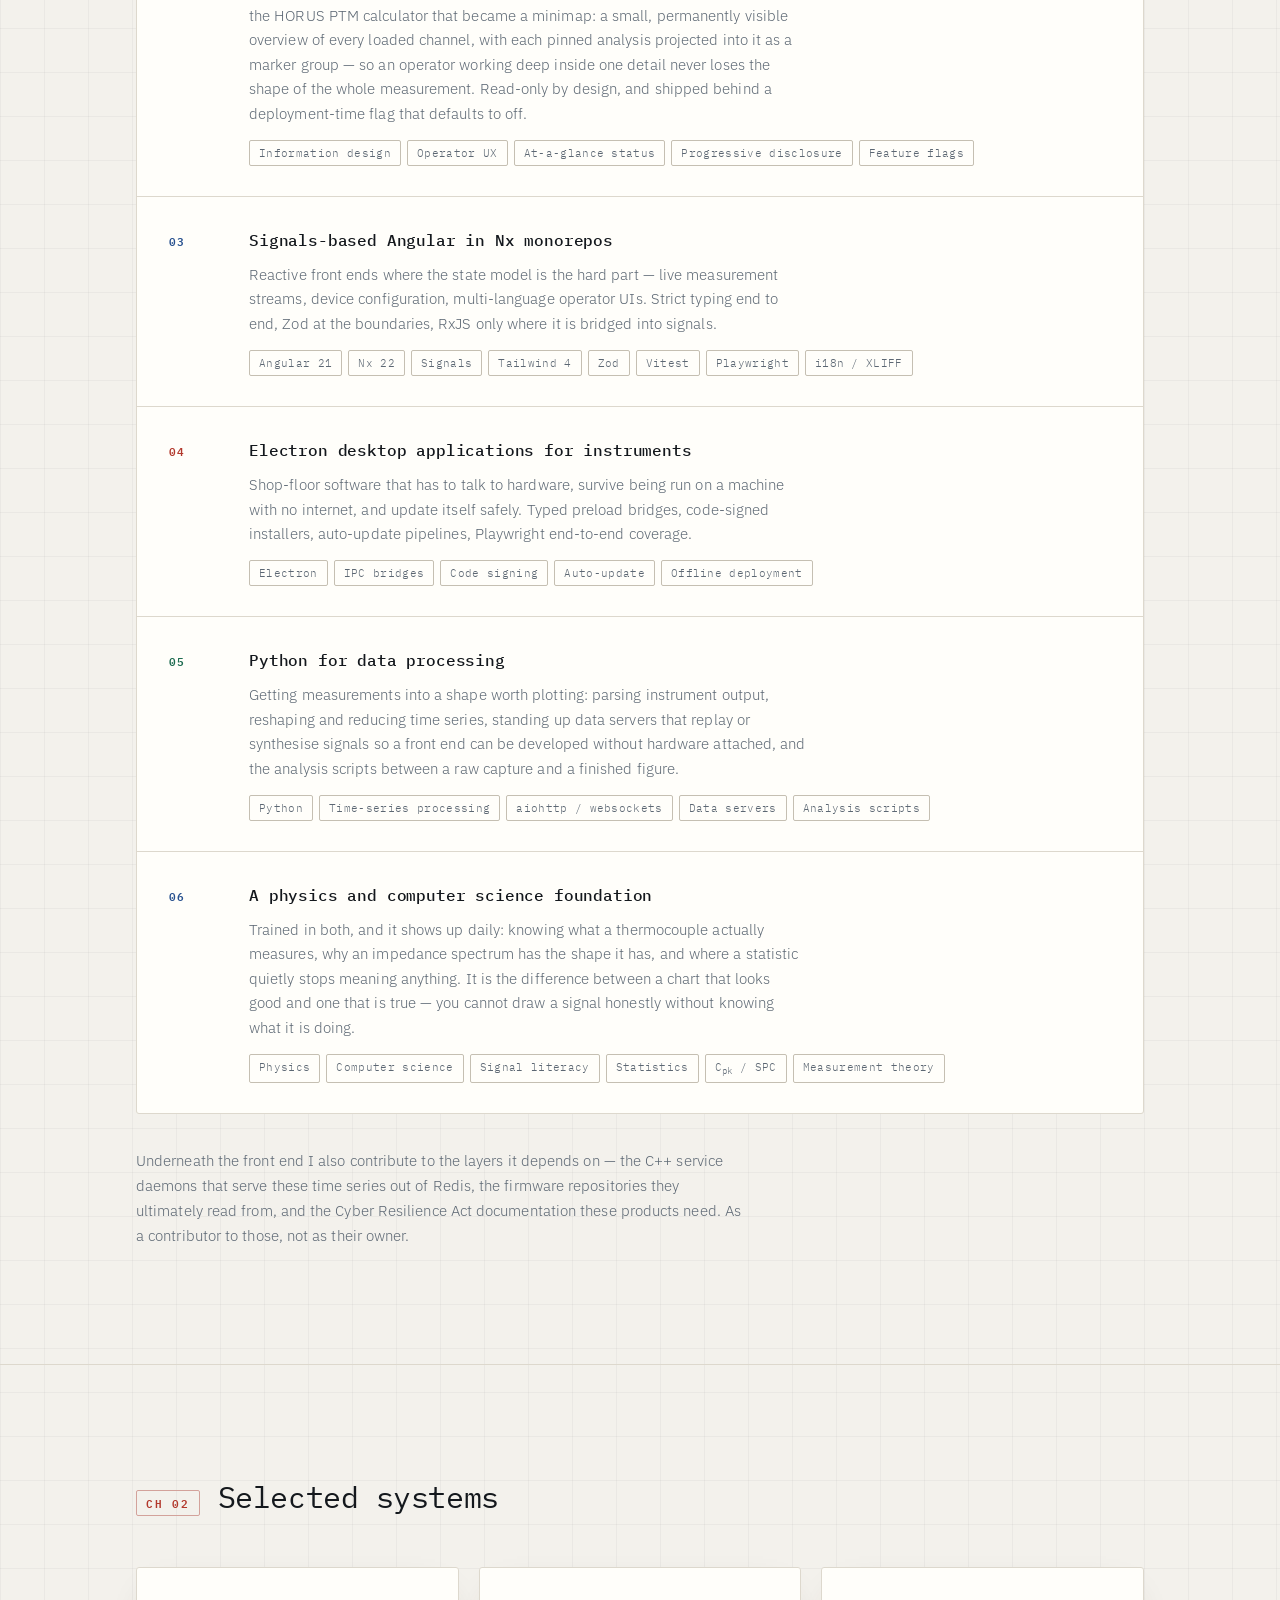
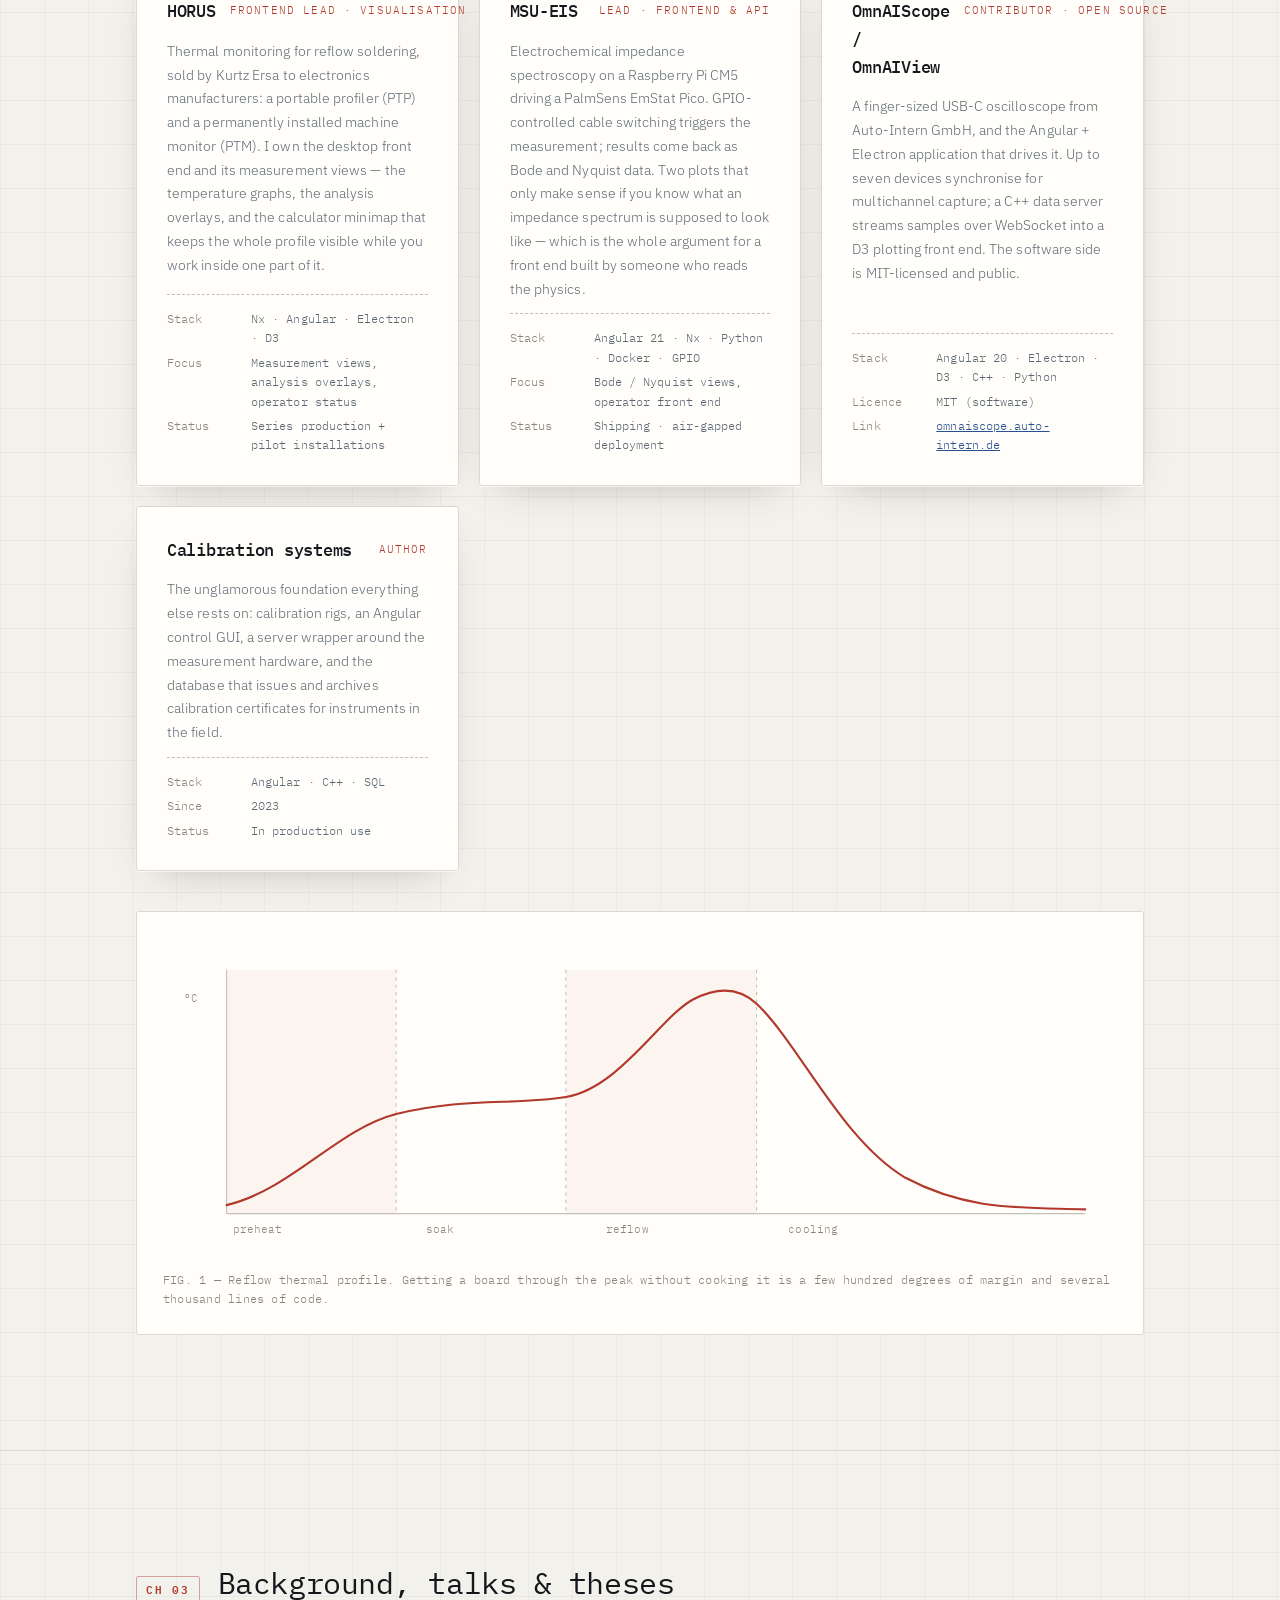
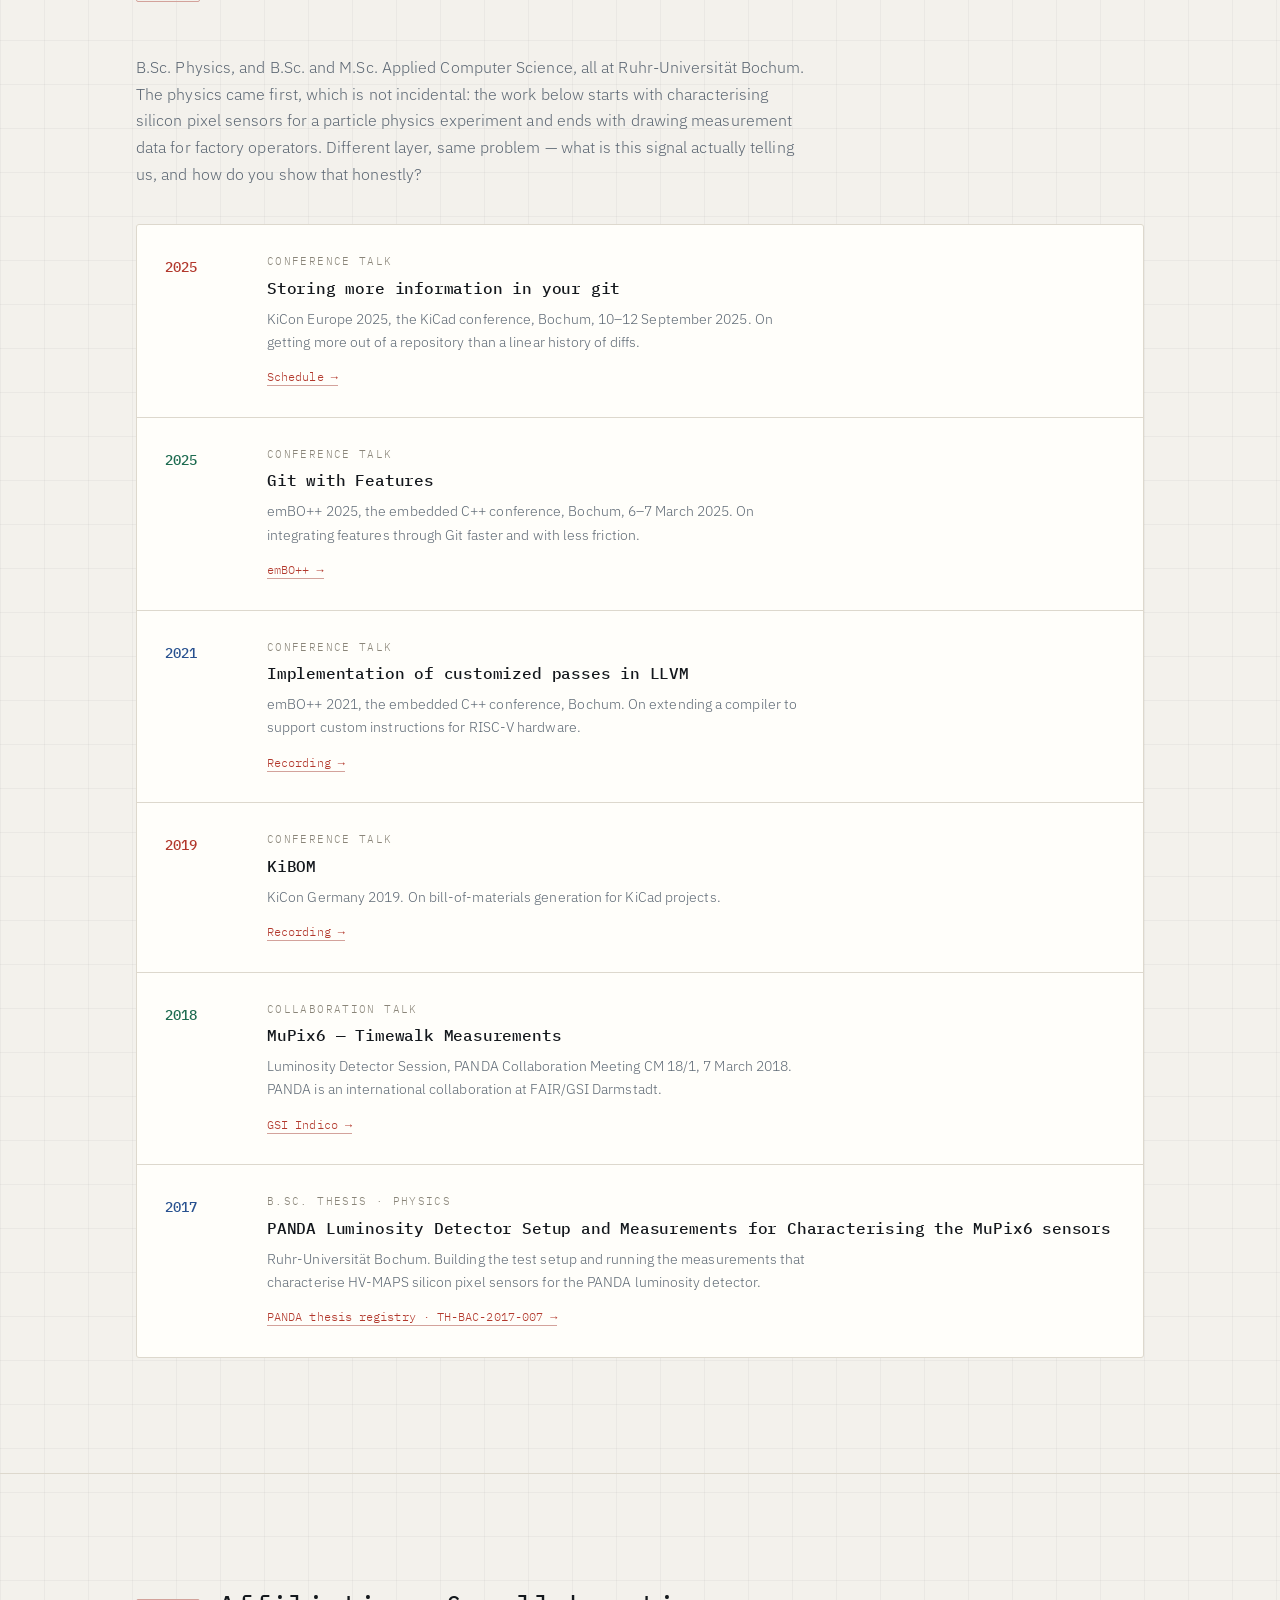
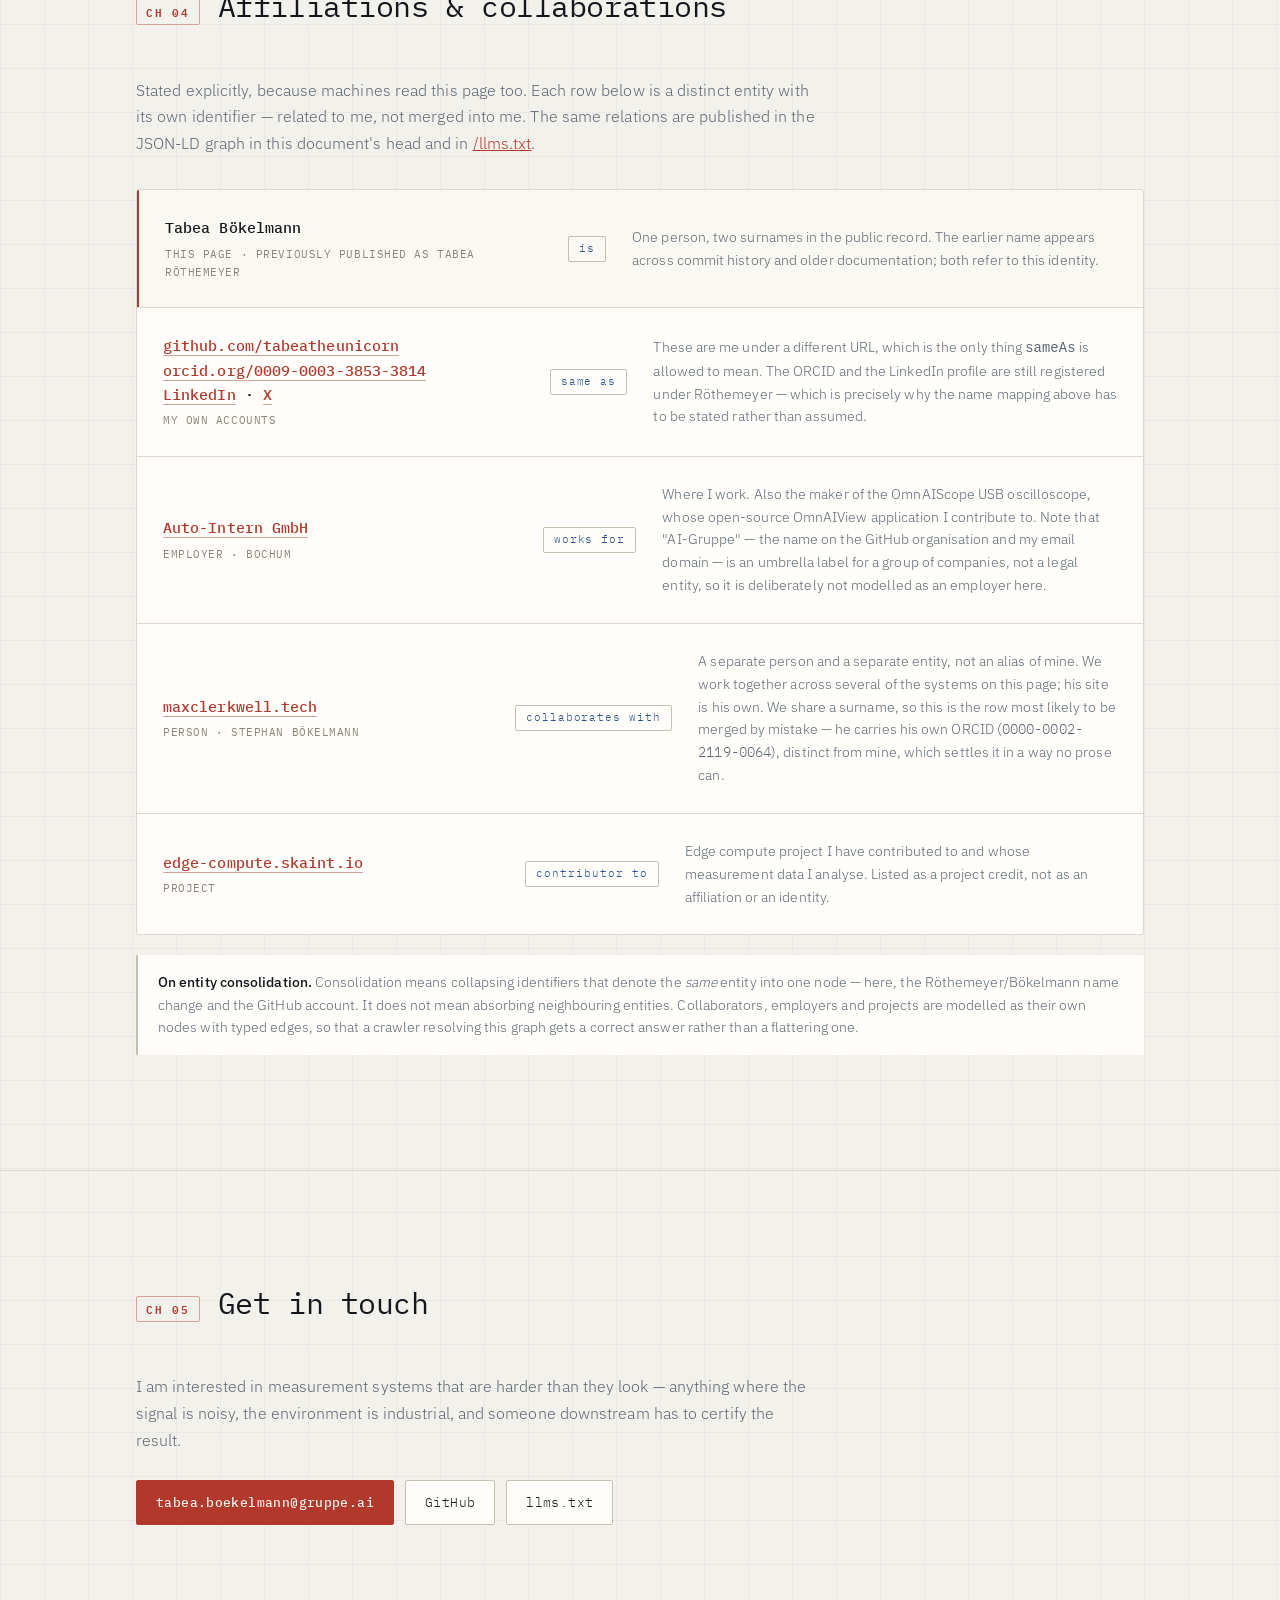
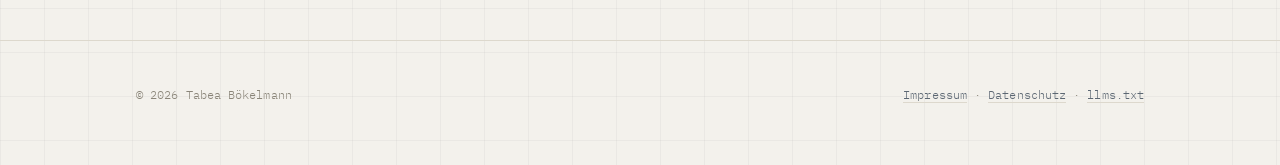
==== commit 78aa38c0: "Add LinkedIn, X and ORCID identifiers; disambiguate the two Boekelmanns sameAs grows from two identi" ====
--- a/index.html
+++ b/index.html
@@ -5,13 +5,13 @@
 <meta name="viewport" content="width=device-width, initial-scale=1">
 <title>Tabea Bökelmann — Data Visualisation for Measurement Systems</title>
 <meta name="description" content="Tabea Bökelmann builds the front end of industrial measurement systems: time-series visualisation, analysis overlays and at-a-glance status information for operators, on a foundation of physics and computer science.">
-<link rel="canonical" href="https://tabeatheunicorn.github.io/">
+<link rel="canonical" href="https://tabeatheunicorn.space/">
 <meta name="author" content="Tabea Bökelmann">
 
 <meta property="og:type" content="profile">
 <meta property="og:title" content="Tabea Bökelmann — Data Visualisation for Measurement Systems">
 <meta property="og:description" content="Time-series visualisation and operator status information for industrial measurement systems. Angular, D3, Electron, Python.">
-<meta property="og:url" content="https://tabeatheunicorn.github.io/">
+<meta property="og:url" content="https://tabeatheunicorn.space/">
 <meta name="twitter:card" content="summary">
 
 <link rel="preload" href="fonts/ibm-plex-mono-latin-500-normal.woff2" as="font" type="font/woff2" crossorigin>
@@ -402,10 +402,18 @@
       </div>
 
       <div class="node">
-        <div class="node-name"><a href="https://github.com/tabeatheunicorn" rel="me">github.com/tabeatheunicorn</a><small>Verified account</small></div>
+        <div class="node-name">
+          <a href="https://github.com/tabeatheunicorn" rel="me">github.com/tabeatheunicorn</a><br>
+          <a href="https://orcid.org/0009-0003-3853-3814" rel="me">orcid.org/0009-0003-3853-3814</a><br>
+          <a href="https://www.linkedin.com/in/tabea-r%C3%B6themeyer-0b9794198" rel="me">LinkedIn</a> ·
+          <a href="https://x.com/tabeatheunicorn" rel="me">X</a>
+          <small>My own accounts</small>
+        </div>
         <div class="rel">same&nbsp;as</div>
-        <div class="node-desc">My account. The only identifier on this page that is genuinely
-          <em>me</em> under a different URL, and therefore the only one asserted as <code>sameAs</code>.</div>
+        <div class="node-desc">These are me under a different URL, which is the only thing
+          <code>sameAs</code> is allowed to mean. The ORCID and the LinkedIn profile are still
+          registered under Röthemeyer — which is precisely why the name mapping above has to be
+          stated rather than assumed.</div>
       </div>
 
       <div class="node">
@@ -421,7 +429,10 @@
         <div class="node-name"><a href="https://maxclerkwell.tech" rel="noopener colleague">maxclerkwell.tech</a><small>Person · Stephan Bökelmann</small></div>
         <div class="rel">collaborates&nbsp;with</div>
         <div class="node-desc">A separate person and a separate entity, not an alias of mine. We work
-          together across several of the systems on this page; his site is his own.</div>
+          together across several of the systems on this page; his site is his own. We share a
+          surname, so this is the row most likely to be merged by mistake — he carries his own
+          ORCID (<span class="mono">0000-0002-2119-0064</span>), distinct from mine, which settles
+          it in a way no prose can.</div>
       </div>
 
       <div class="node">
@@ -505,12 +516,12 @@
   "@graph": [
     {
       "@type": "Person",
-      "@id": "https://tabeatheunicorn.github.io/#person",
+      "@id": "https://tabeatheunicorn.space/#person",
       "name": "Tabea Bökelmann",
-      "alternateName": ["Tabea Röthemeyer", "Tabea Roethemeyer"],
+      "alternateName": ["Tabea Röthemeyer", "Tabea Roethemeyer", "Tabea Boekelmann", "tabeatheunicorn"],
       "description": "Frontend engineer specialising in data visualisation for industrial measurement systems. Builds the time-series views, analysis overlays and at-a-glance status information that let operators act on measurement data, working on a foundation of physics and computer science. Contributes to the service and firmware layers those front ends depend on.",
-      "url": "https://tabeatheunicorn.github.io/",
-      "mainEntityOfPage": { "@id": "https://tabeatheunicorn.github.io/#page" },
+      "url": "https://tabeatheunicorn.space/",
+      "mainEntityOfPage": { "@id": "https://tabeatheunicorn.space/#page" },
       "email": "mailto:tabea.boekelmann@gruppe.ai",
       "identifier": {
         "@type": "PropertyValue",
@@ -520,7 +531,10 @@
       },
       "sameAs": [
         "https://github.com/tabeatheunicorn",
-        "https://orcid.org/0009-0003-3853-3814"
+        "https://orcid.org/0009-0003-3853-3814",
+        "https://www.linkedin.com/in/tabea-r%C3%B6themeyer-0b9794198",
+        "https://x.com/tabeatheunicorn",
+        "https://twitter.com/tabeatheunicorn"
       ],
       "jobTitle": "Frontend Engineer, Data Visualisation for Measurement Systems",
       "hasOccupation": {
@@ -582,17 +596,17 @@
         }
       ],
       "performerIn": [
-        { "@id": "https://tabeatheunicorn.github.io/#talk-kicon-europe-2025" },
-        { "@id": "https://tabeatheunicorn.github.io/#talk-embo-2025" },
-        { "@id": "https://tabeatheunicorn.github.io/#talk-embo-2021" },
-        { "@id": "https://tabeatheunicorn.github.io/#talk-kicon-2019" },
-        { "@id": "https://tabeatheunicorn.github.io/#talk-panda-cm181" }
+        { "@id": "https://tabeatheunicorn.space/#talk-kicon-europe-2025" },
+        { "@id": "https://tabeatheunicorn.space/#talk-embo-2025" },
+        { "@id": "https://tabeatheunicorn.space/#talk-embo-2021" },
+        { "@id": "https://tabeatheunicorn.space/#talk-kicon-2019" },
+        { "@id": "https://tabeatheunicorn.space/#talk-panda-cm181" }
       ]
     },
 
     {
       "@type": "Event",
-      "@id": "https://tabeatheunicorn.github.io/#talk-kicon-europe-2025",
+      "@id": "https://tabeatheunicorn.space/#talk-kicon-europe-2025",
       "name": "Storing more information in your git",
       "description": "Conference talk at KiCon Europe 2025, the KiCad conference.",
       "startDate": "2025-09-10",
@@ -601,12 +615,12 @@
       "location": { "@type": "Place", "name": "UFO, Ruhr-Universität Bochum", "address": { "@type": "PostalAddress", "addressLocality": "Bochum", "addressCountry": "DE" } },
       "superEvent": { "@type": "Event", "name": "KiCon Europe 2025" },
       "url": "https://pretalx.kicad.org/kicon-europe-2025/schedule/",
-      "performer": { "@id": "https://tabeatheunicorn.github.io/#person" }
+      "performer": { "@id": "https://tabeatheunicorn.space/#person" }
     },
 
     {
       "@type": "Event",
-      "@id": "https://tabeatheunicorn.github.io/#talk-embo-2025",
+      "@id": "https://tabeatheunicorn.space/#talk-embo-2025",
       "name": "Git with Features",
       "description": "Conference talk at emBO++ 2025 on integrating features through Git faster and with less friction.",
       "startDate": "2025-03-06",
@@ -615,12 +629,12 @@
       "location": { "@type": "Place", "name": "emBO++ 2025", "address": { "@type": "PostalAddress", "addressLocality": "Bochum", "addressCountry": "DE" } },
       "superEvent": { "@type": "Event", "name": "emBO++ 2025 — the embedded C++ conference" },
       "url": "https://embo.io/",
-      "performer": { "@id": "https://tabeatheunicorn.github.io/#person" }
+      "performer": { "@id": "https://tabeatheunicorn.space/#person" }
     },
 
     {
       "@type": "Event",
-      "@id": "https://tabeatheunicorn.github.io/#talk-kicon-2019",
+      "@id": "https://tabeatheunicorn.space/#talk-kicon-2019",
       "name": "KiBOM",
       "description": "Conference talk at KiCon Germany 2019 on bill-of-materials generation for KiCad projects.",
       "startDate": "2019",
@@ -629,12 +643,12 @@
       "superEvent": { "@type": "Event", "name": "KiCon Germany 2019" },
       "url": "https://www.youtube.com/watch?v=vcrSYO2GPvs",
       "recordedIn": { "@type": "VideoObject", "url": "https://www.youtube.com/watch?v=vcrSYO2GPvs", "name": "KiCon Germany 2019 — KiBOM — Tabea Röthemeyer" },
-      "performer": { "@id": "https://tabeatheunicorn.github.io/#person" }
+      "performer": { "@id": "https://tabeatheunicorn.space/#person" }
     },
 
     {
       "@type": "Event",
-      "@id": "https://tabeatheunicorn.github.io/#talk-embo-2021",
+      "@id": "https://tabeatheunicorn.space/#talk-embo-2021",
       "name": "Implementation of customized passes in LLVM",
       "description": "Conference talk on extending the LLVM compiler to support custom instructions for RISC-V hardware.",
       "startDate": "2021",
@@ -643,12 +657,12 @@
       "superEvent": { "@type": "Event", "name": "emBO++ 2021 — the embedded C++ conference" },
       "url": "https://www.youtube.com/watch?v=oYm_IdddkF0",
       "recordedIn": { "@type": "VideoObject", "url": "https://www.youtube.com/watch?v=oYm_IdddkF0", "name": "emBO++ 21 — Tabea Roethemeyer — Implementation of customized passes in LLVM" },
-      "performer": { "@id": "https://tabeatheunicorn.github.io/#person" }
+      "performer": { "@id": "https://tabeatheunicorn.space/#person" }
     },
 
     {
       "@type": "Event",
-      "@id": "https://tabeatheunicorn.github.io/#talk-panda-cm181",
+      "@id": "https://tabeatheunicorn.space/#talk-panda-cm181",
       "name": "MuPix6 — Timewalk Measurements",
       "description": "Talk in the Luminosity Detector Session of PANDA Collaboration Meeting CM 18/1. PANDA is an international collaboration at FAIR/GSI Darmstadt.",
       "startDate": "2018-03-07",
@@ -656,12 +670,12 @@
       "location": { "@type": "Place", "name": "PANDA Collaboration Meeting CM 18/1" },
       "superEvent": { "@type": "Event", "name": "PANDA Collaboration Meeting CM 18/1" },
       "url": "https://indico.gsi.de/event/6943/",
-      "performer": { "@id": "https://tabeatheunicorn.github.io/#person" }
+      "performer": { "@id": "https://tabeatheunicorn.space/#person" }
     },
 
     {
       "@type": "Thesis",
-      "@id": "https://tabeatheunicorn.github.io/#thesis-bsc-physics",
+      "@id": "https://tabeatheunicorn.space/#thesis-bsc-physics",
       "name": "PANDA Luminosity Detector Setup and Measurements for Characterising the MuPix6 sensors",
       "inSupportOf": "B.Sc. Physics",
       "datePublished": "2017-09-20",
@@ -669,26 +683,26 @@
       "url": "https://panda.gsi.de/panda-theses/bachelor-bac",
       "inLanguage": "de",
       "description": "Construction of the test setup and execution of the measurements characterising HV-MAPS silicon pixel sensors for the PANDA luminosity detector. Registered in the PANDA collaboration thesis database as TH-BAC-2017-007.",
-      "author": { "@id": "https://tabeatheunicorn.github.io/#person" },
+      "author": { "@id": "https://tabeatheunicorn.space/#person" },
       "publisher": { "@id": "https://www.ruhr-uni-bochum.de/#organization" }
     },
 
     {
       "@type": "ProfilePage",
-      "@id": "https://tabeatheunicorn.github.io/#page",
-      "url": "https://tabeatheunicorn.github.io/",
+      "@id": "https://tabeatheunicorn.space/#page",
+      "url": "https://tabeatheunicorn.space/",
       "name": "Tabea Bökelmann — Measurement & Instrumentation Software",
-      "mainEntity": { "@id": "https://tabeatheunicorn.github.io/#person" },
-      "isPartOf": { "@id": "https://tabeatheunicorn.github.io/#website" },
+      "mainEntity": { "@id": "https://tabeatheunicorn.space/#person" },
+      "isPartOf": { "@id": "https://tabeatheunicorn.space/#website" },
       "inLanguage": "en"
     },
 
     {
       "@type": "WebSite",
-      "@id": "https://tabeatheunicorn.github.io/#website",
-      "url": "https://tabeatheunicorn.github.io/",
+      "@id": "https://tabeatheunicorn.space/#website",
+      "url": "https://tabeatheunicorn.space/",
       "name": "Tabea Bökelmann",
-      "publisher": { "@id": "https://tabeatheunicorn.github.io/#person" },
+      "publisher": { "@id": "https://tabeatheunicorn.space/#person" },
       "inLanguage": "en"
     },
 
@@ -720,9 +734,18 @@
       "@id": "https://maxclerkwell.tech/#person",
       "name": "Stephan Bökelmann",
       "url": "https://maxclerkwell.tech",
-      "sameAs": ["https://github.com/MaxClerkwell"],
+      "identifier": {
+        "@type": "PropertyValue",
+        "propertyID": "ORCID",
+        "value": "0000-0002-2119-0064",
+        "url": "https://orcid.org/0000-0002-2119-0064"
+      },
+      "sameAs": [
+        "https://github.com/MaxClerkwell",
+        "https://orcid.org/0000-0002-2119-0064"
+      ],
       "description": "Engineer and professional collaborator. A distinct person from Tabea Bökelmann; listed here to make the relationship explicit rather than ambiguous.",
-      "knows": { "@id": "https://tabeatheunicorn.github.io/#person" }
+      "knows": { "@id": "https://tabeatheunicorn.space/#person" }
     },
 
     {
@@ -731,7 +754,7 @@
       "name": "edge-compute.skaint.io",
       "url": "https://edge-compute.skaint.io",
       "description": "Edge compute project. Tabea Bökelmann is a contributor and analyses measurement data produced by it.",
-      "contributor": { "@id": "https://tabeatheunicorn.github.io/#person" }
+      "contributor": { "@id": "https://tabeatheunicorn.space/#person" }
     },
 
     {
@@ -744,15 +767,15 @@
       "license": "https://opensource.org/licenses/MIT",
       "description": "Open-source Angular and Electron application for the OmnAIScope USB oscilloscope.",
       "producer": { "@id": "https://www.auto-intern.de/#organization" },
-      "contributor": { "@id": "https://tabeatheunicorn.github.io/#person" }
+      "contributor": { "@id": "https://tabeatheunicorn.space/#person" }
     },
 
     {
       "@type": "CreativeWork",
-      "@id": "https://tabeatheunicorn.github.io/#horus",
+      "@id": "https://tabeatheunicorn.space/#horus",
       "name": "HORUS",
       "description": "Thermal monitoring product line for reflow soldering processes (PTP portable profiler and PTM machine monitor), distributed by Kurtz Ersa to electronics manufacturers. Tabea Bökelmann leads the desktop front end and its measurement visualisation; the product line as a whole is the work of a larger team.",
-      "contributor": { "@id": "https://tabeatheunicorn.github.io/#person" }
+      "contributor": { "@id": "https://tabeatheunicorn.space/#person" }
     }
   ]
 }
